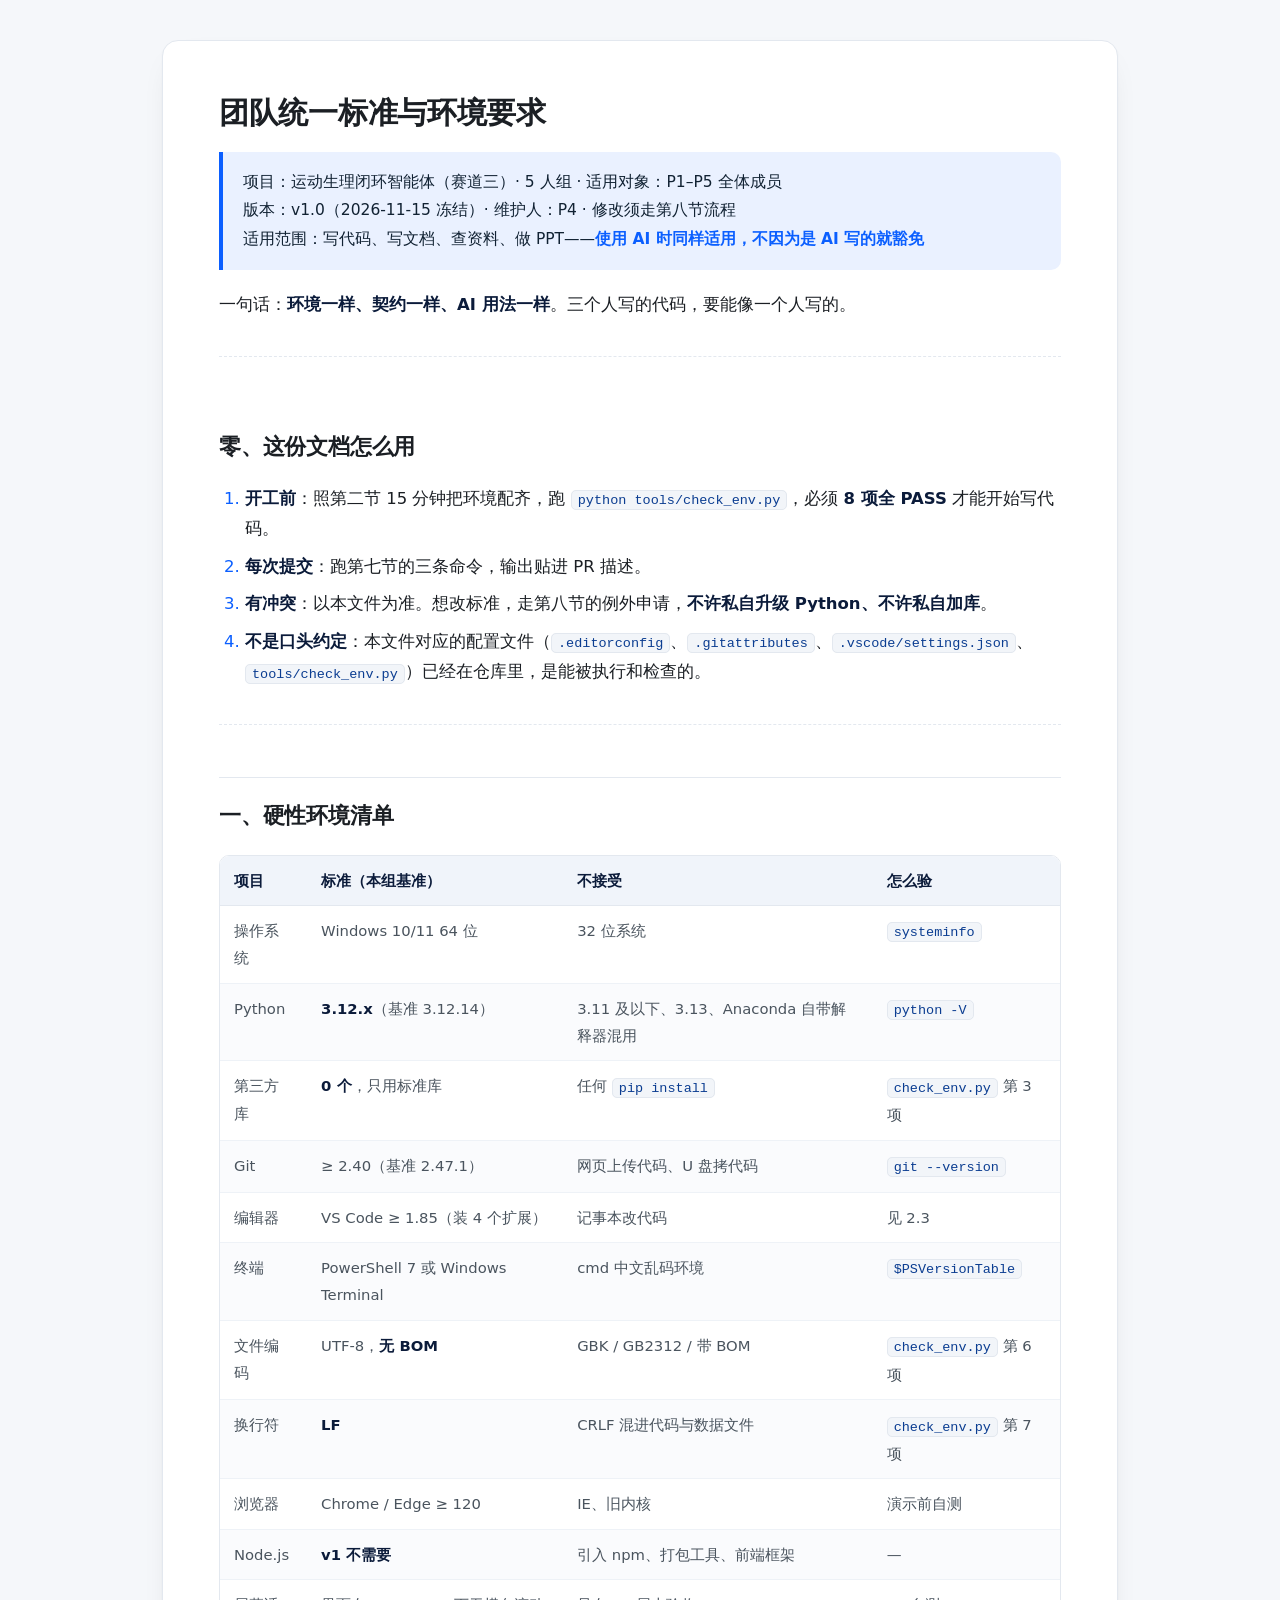
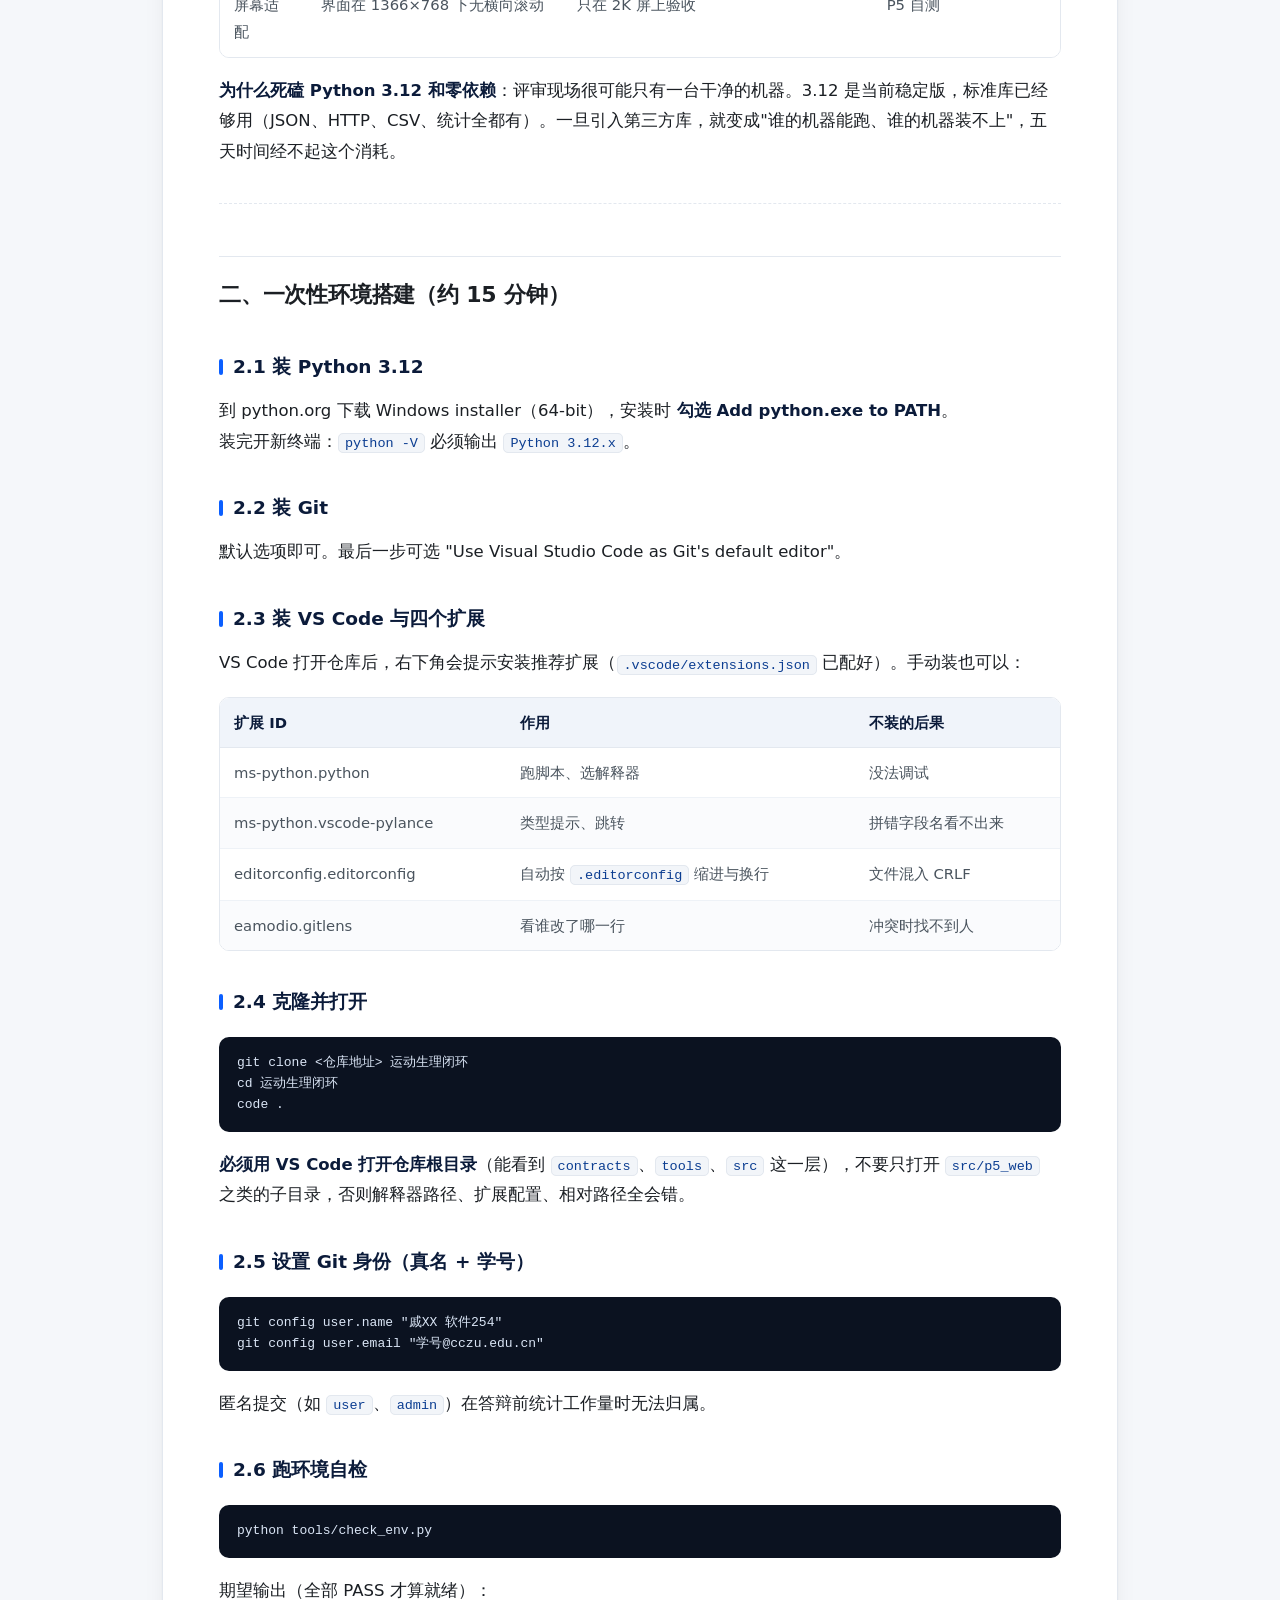
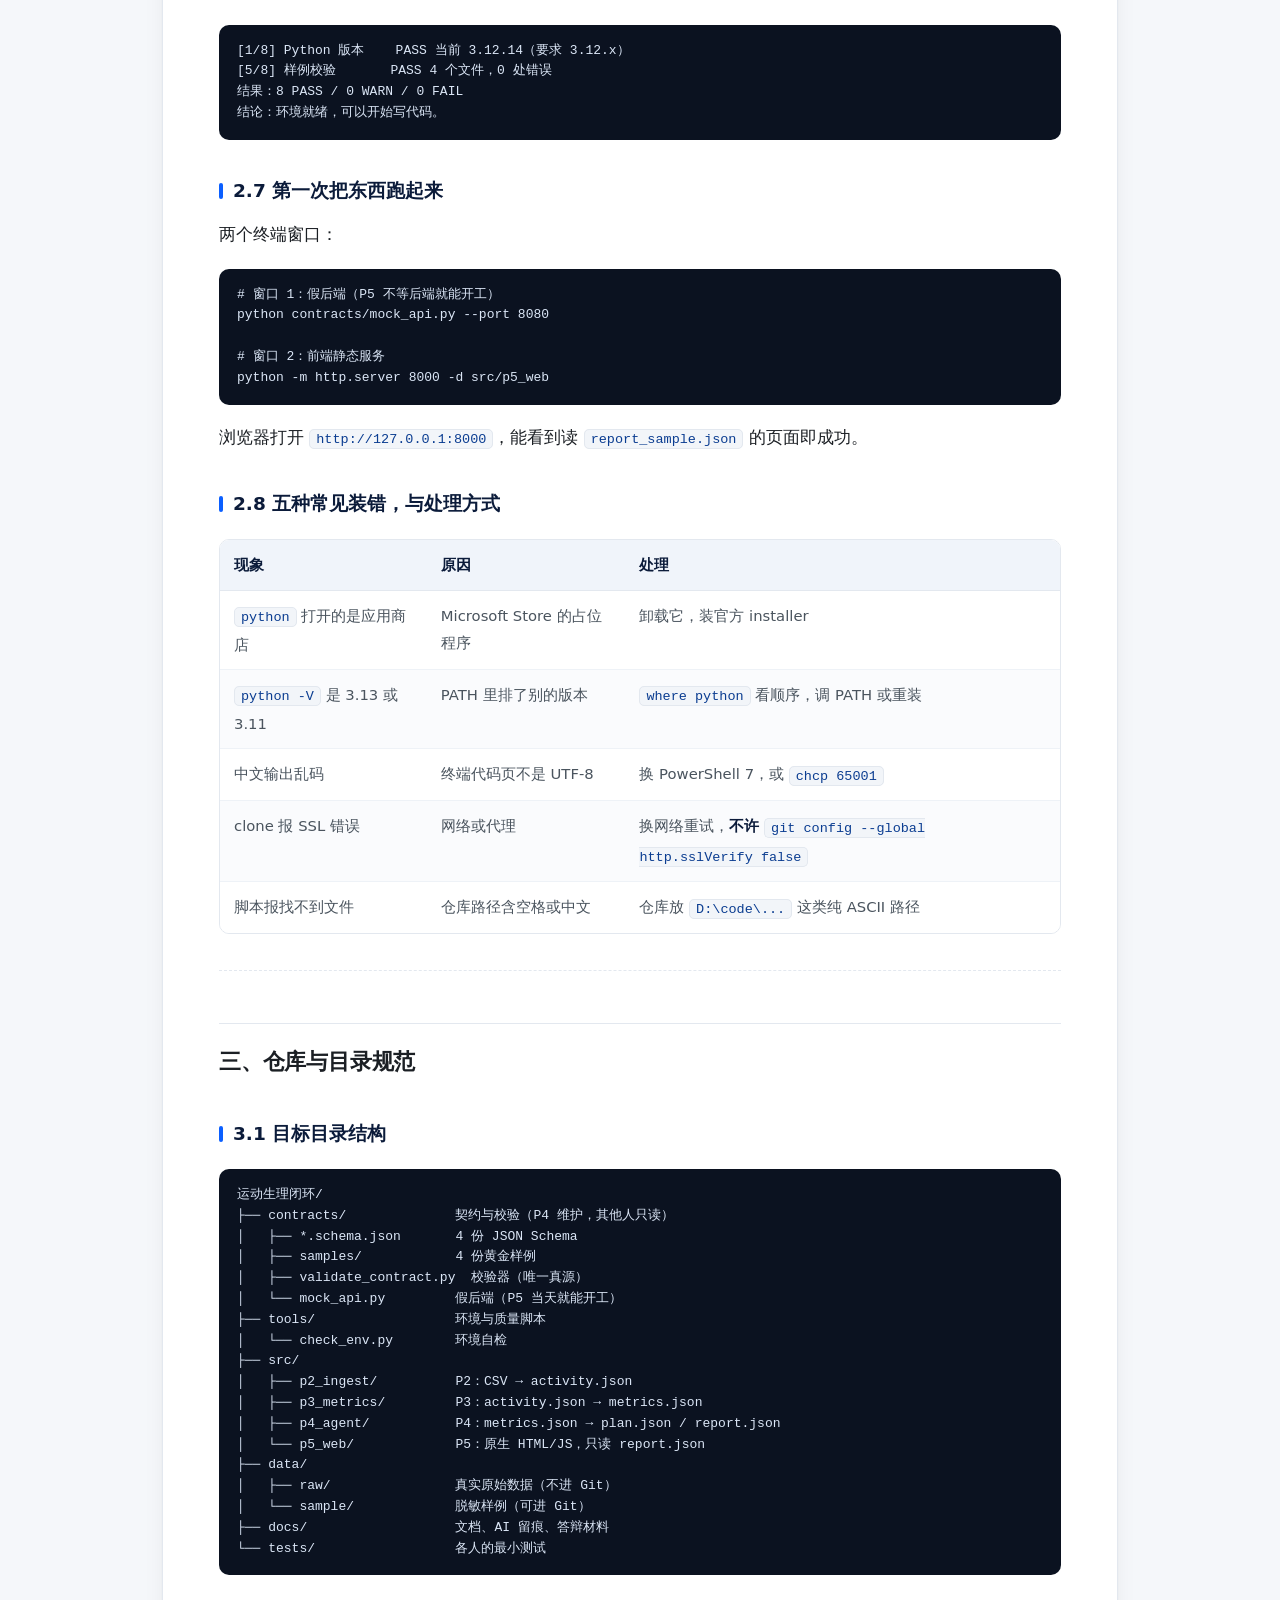
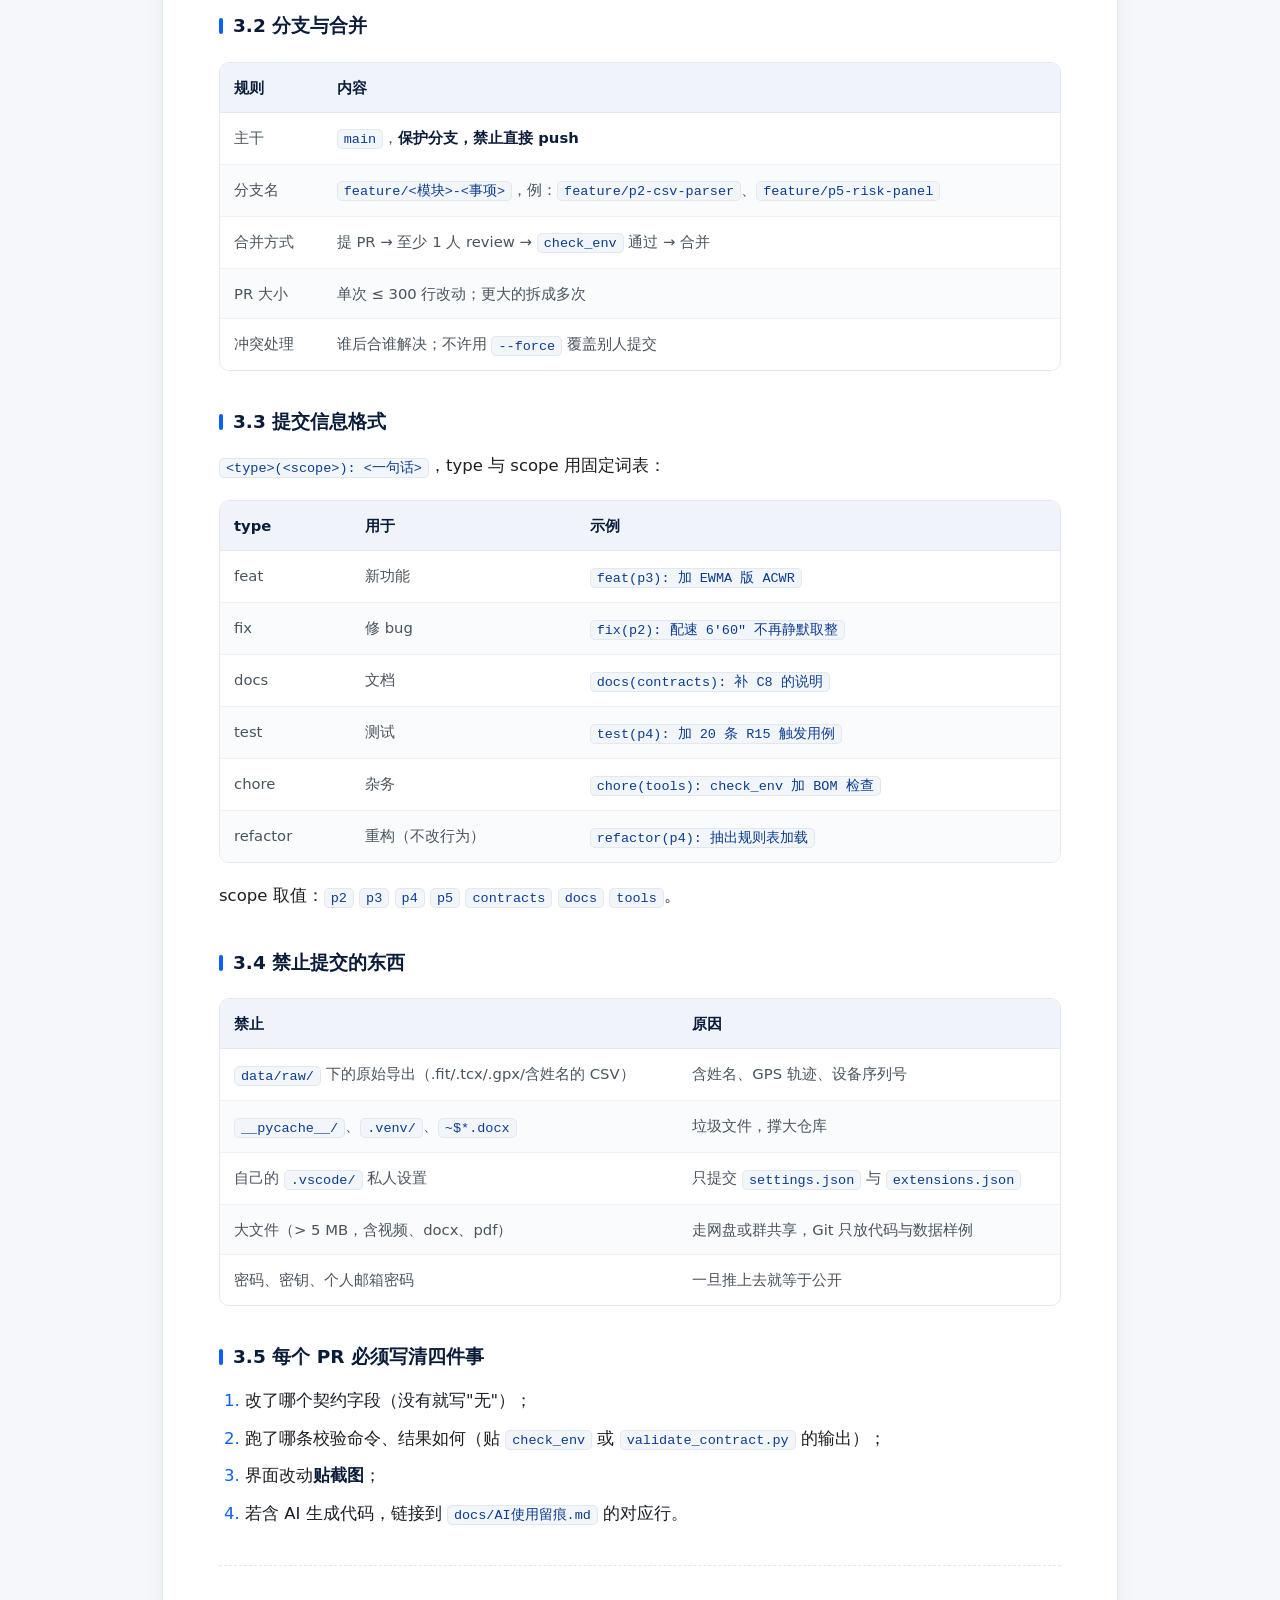
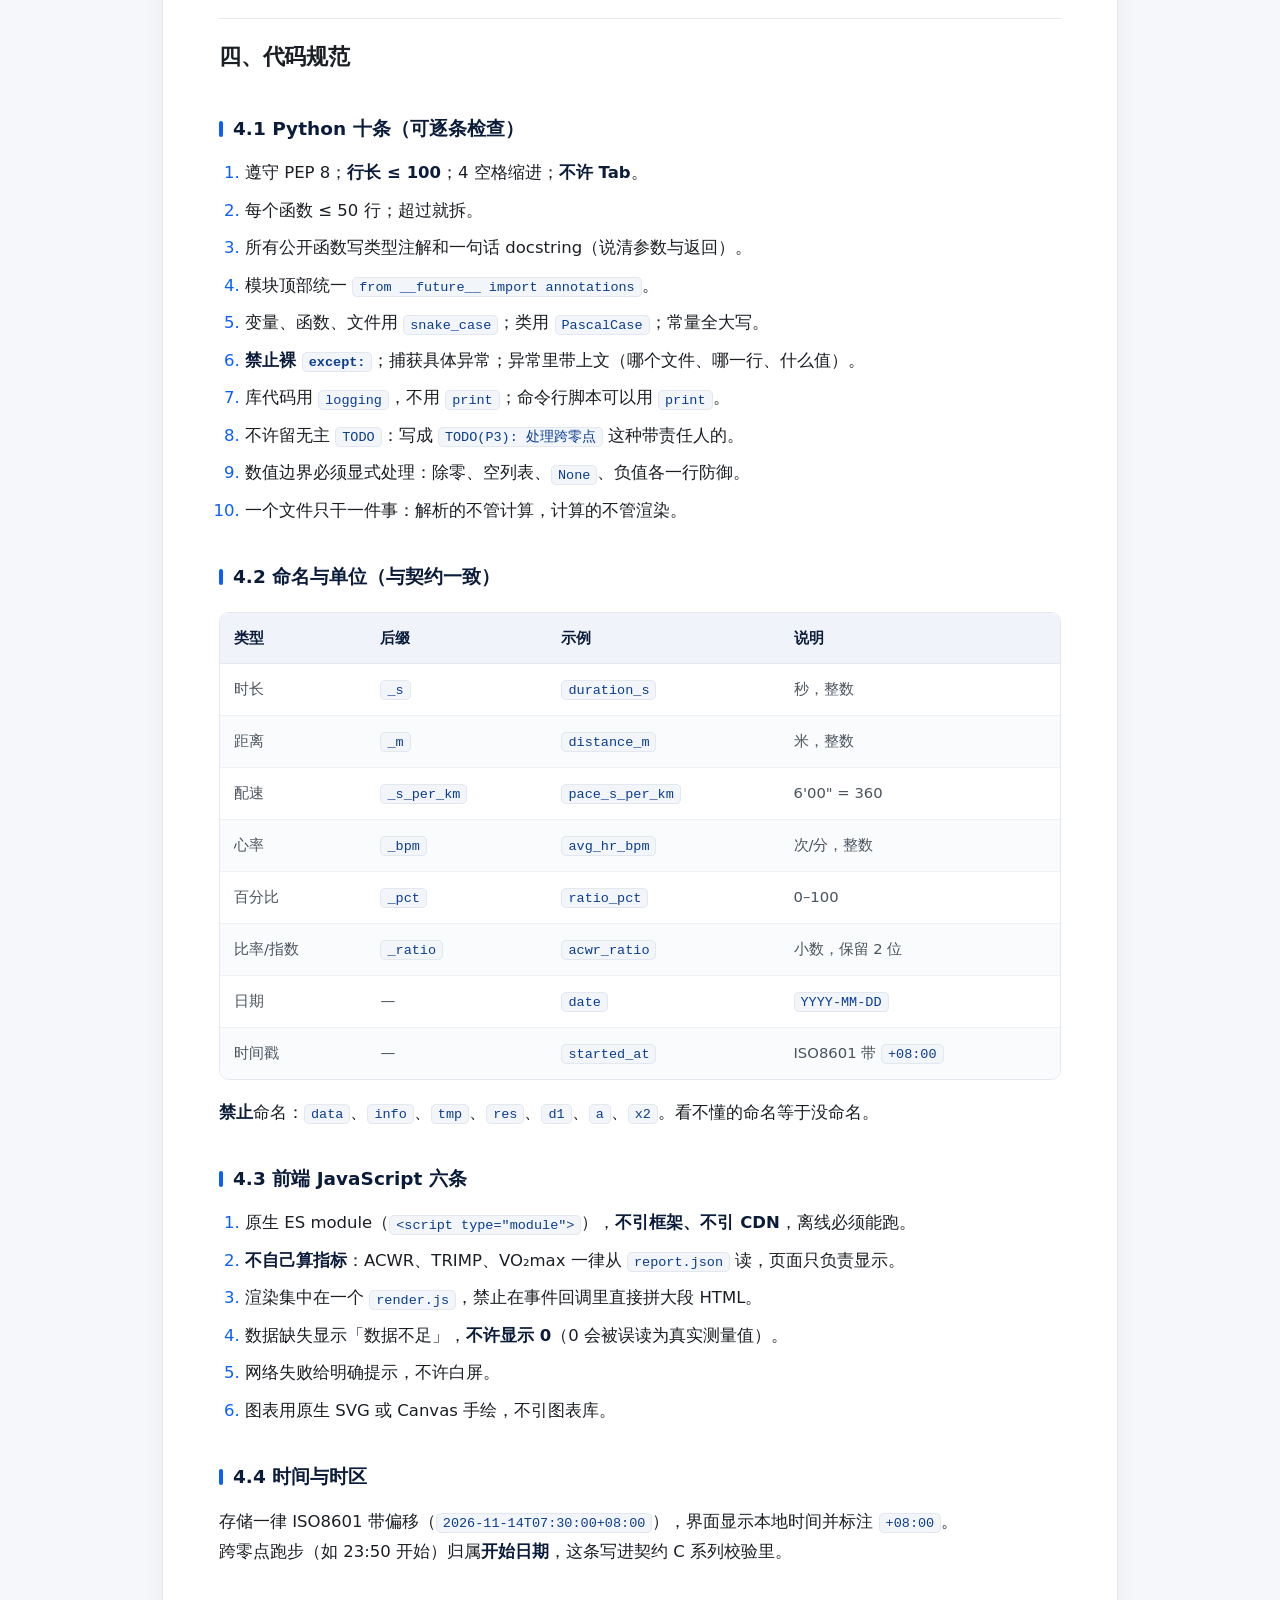
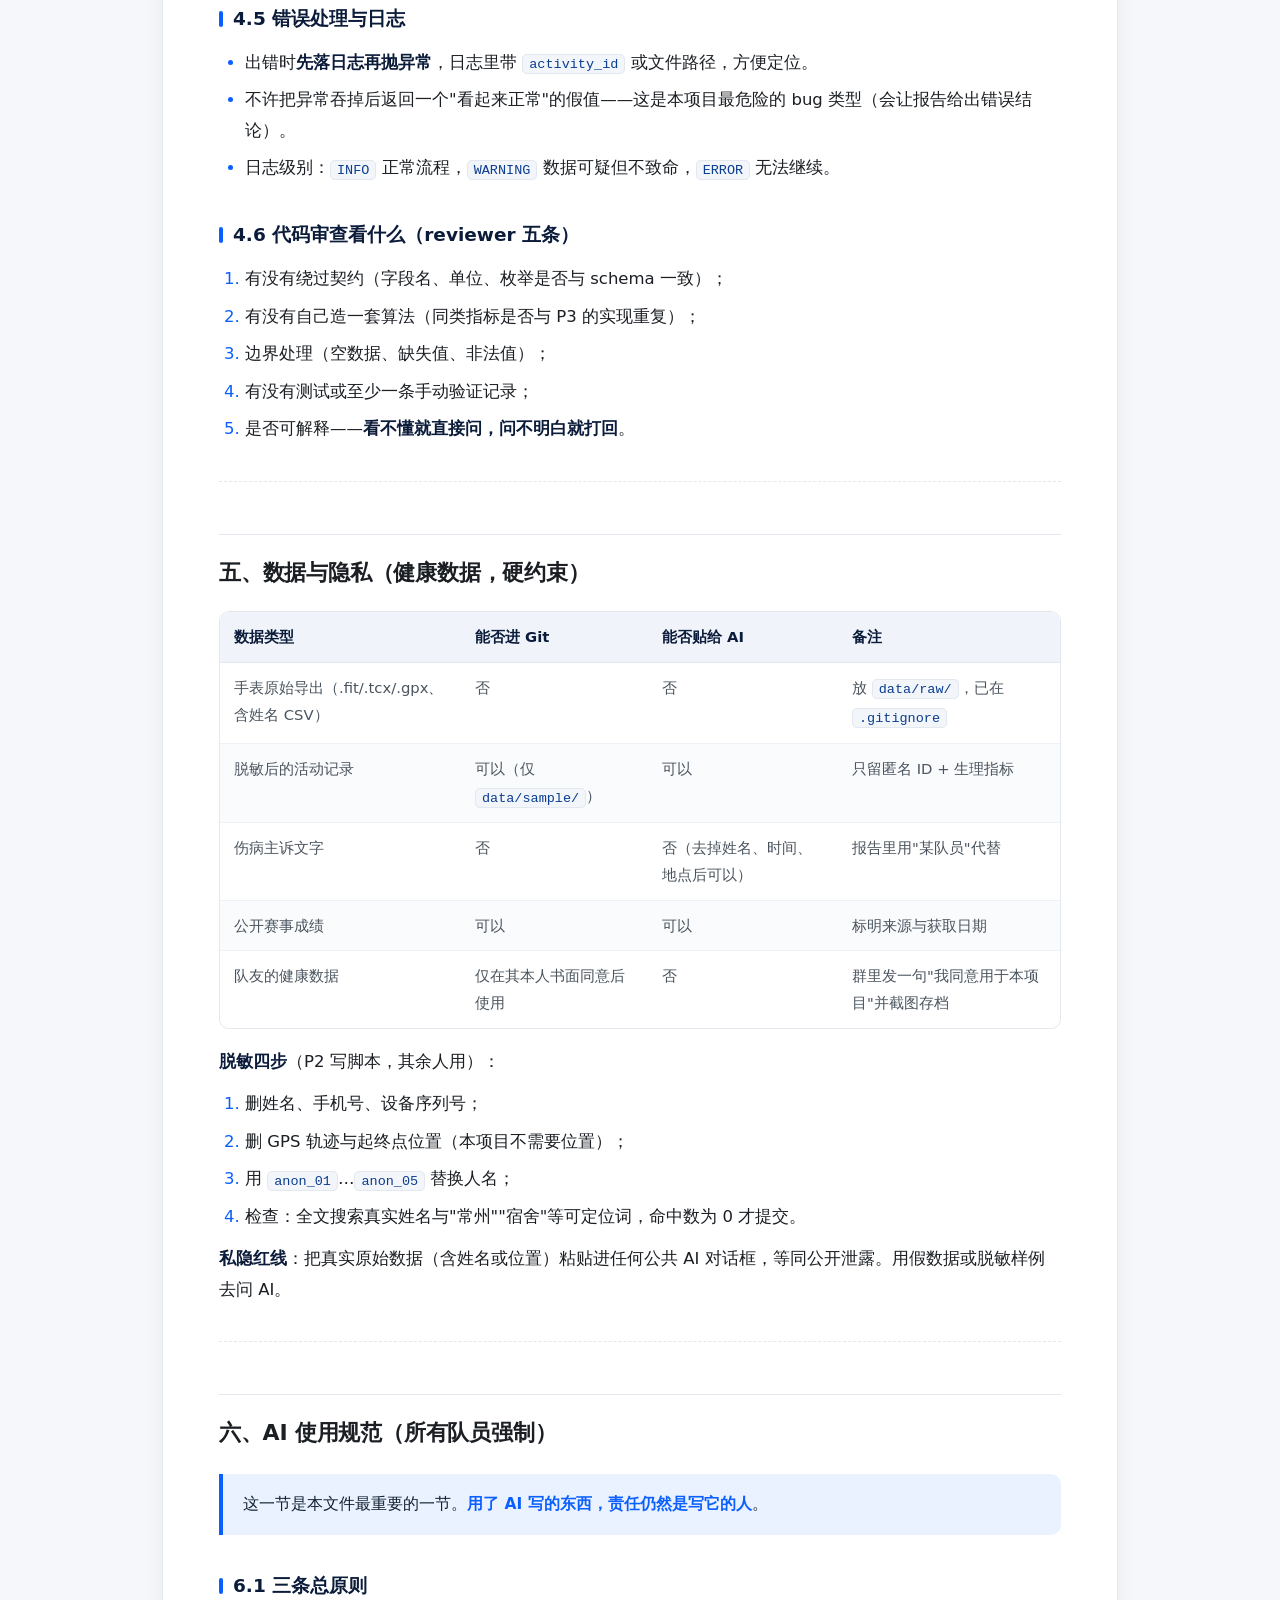
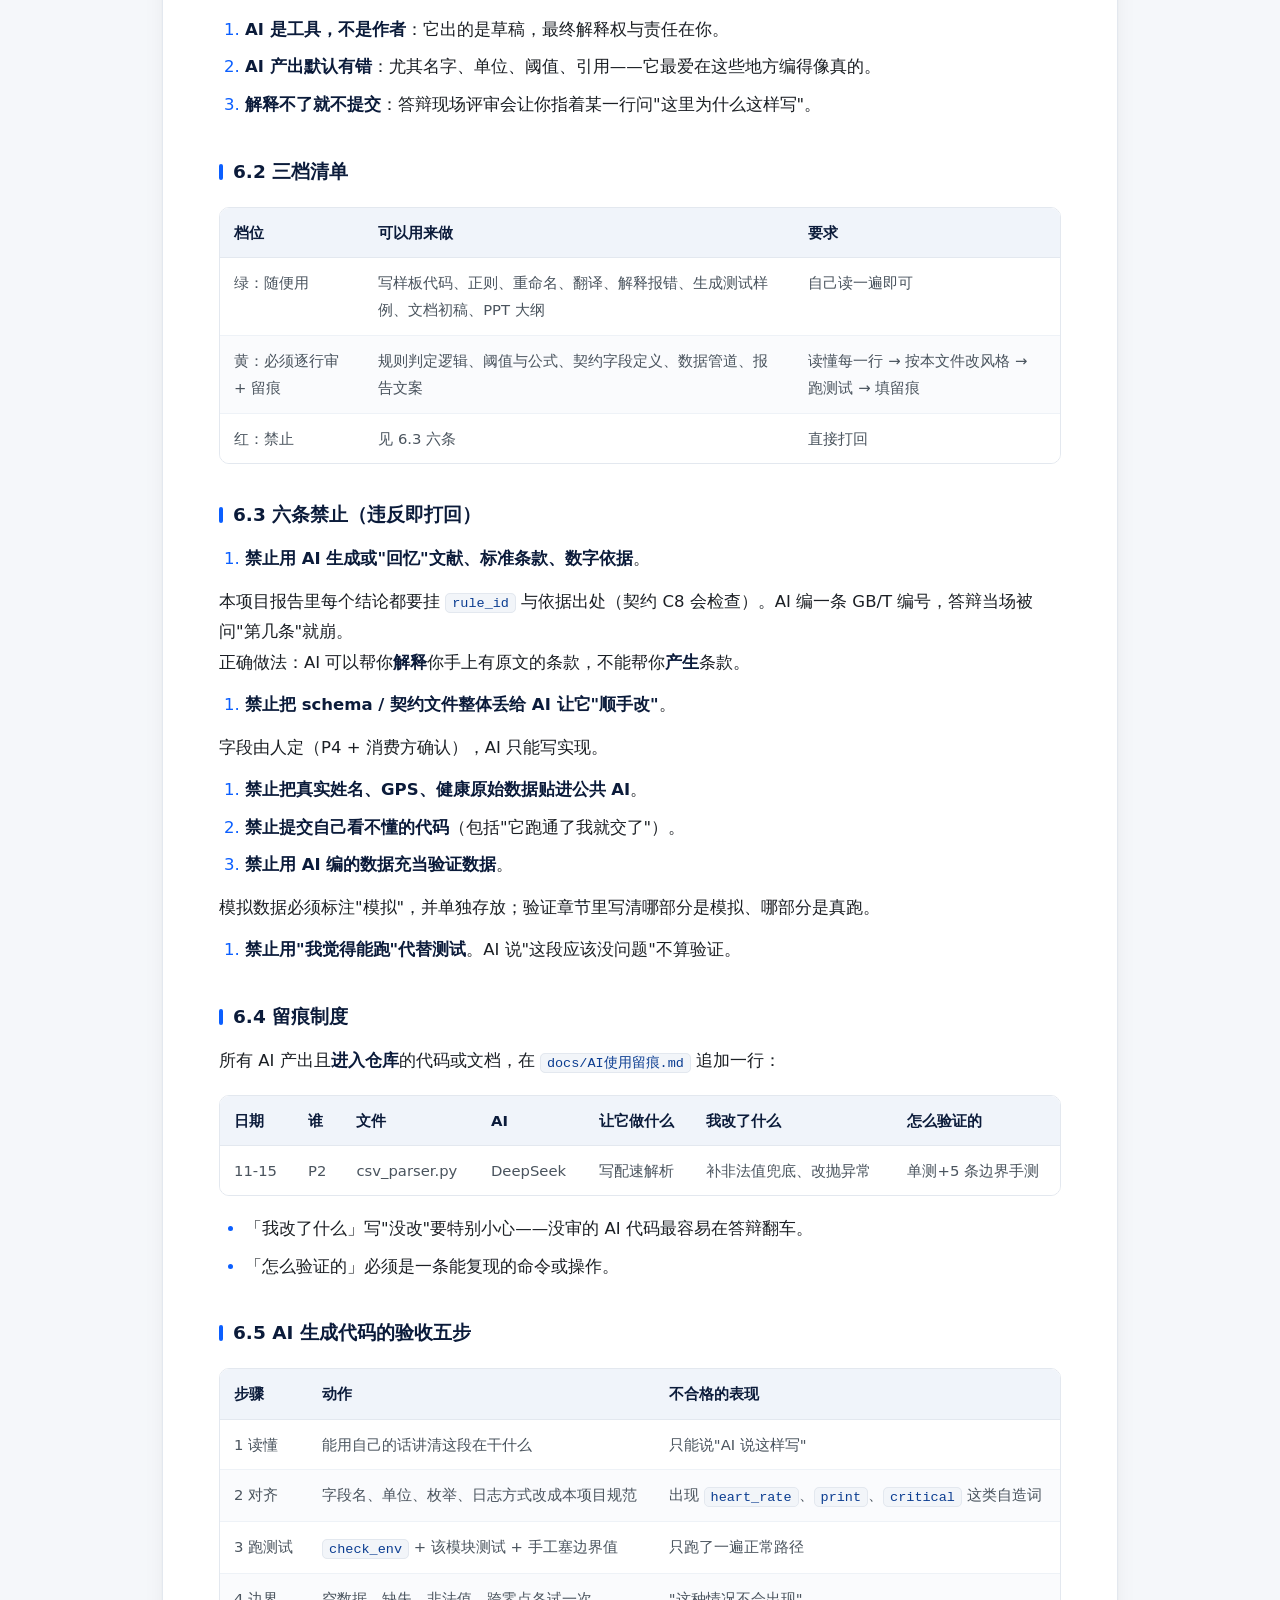
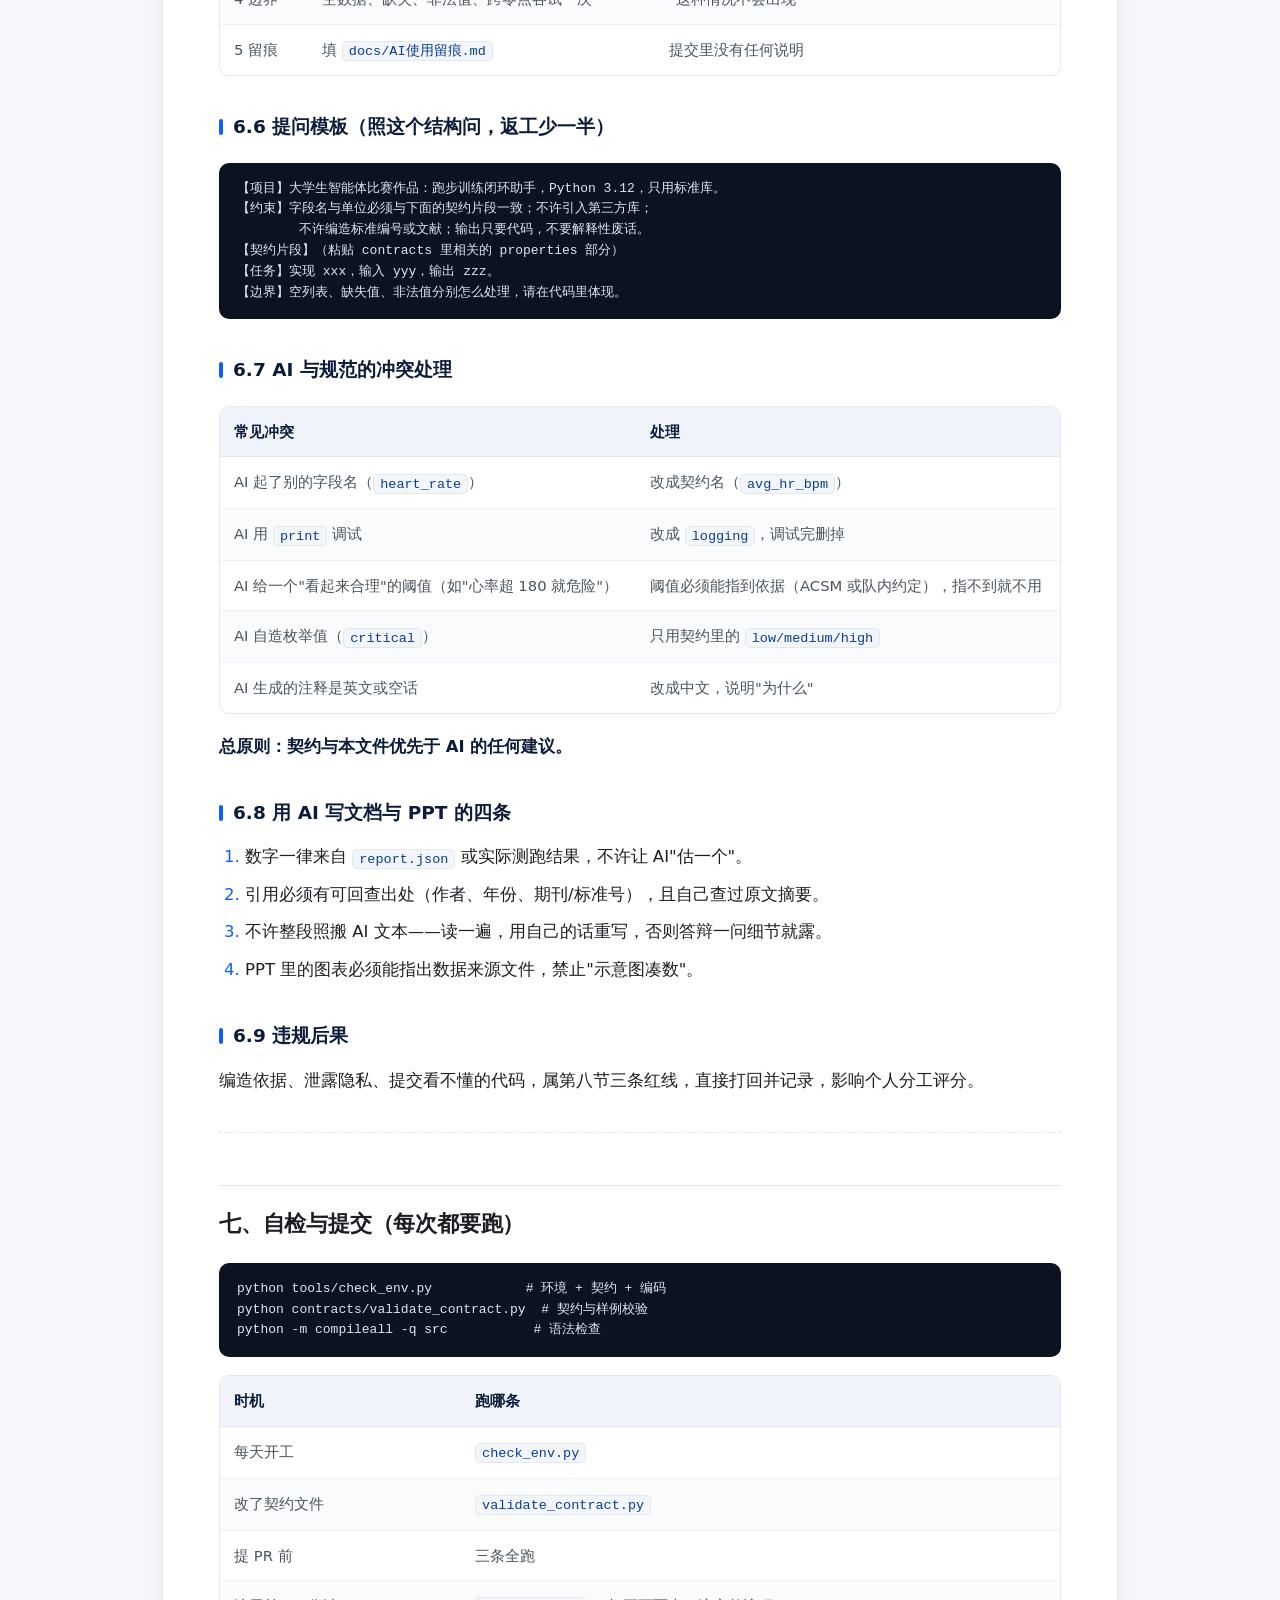
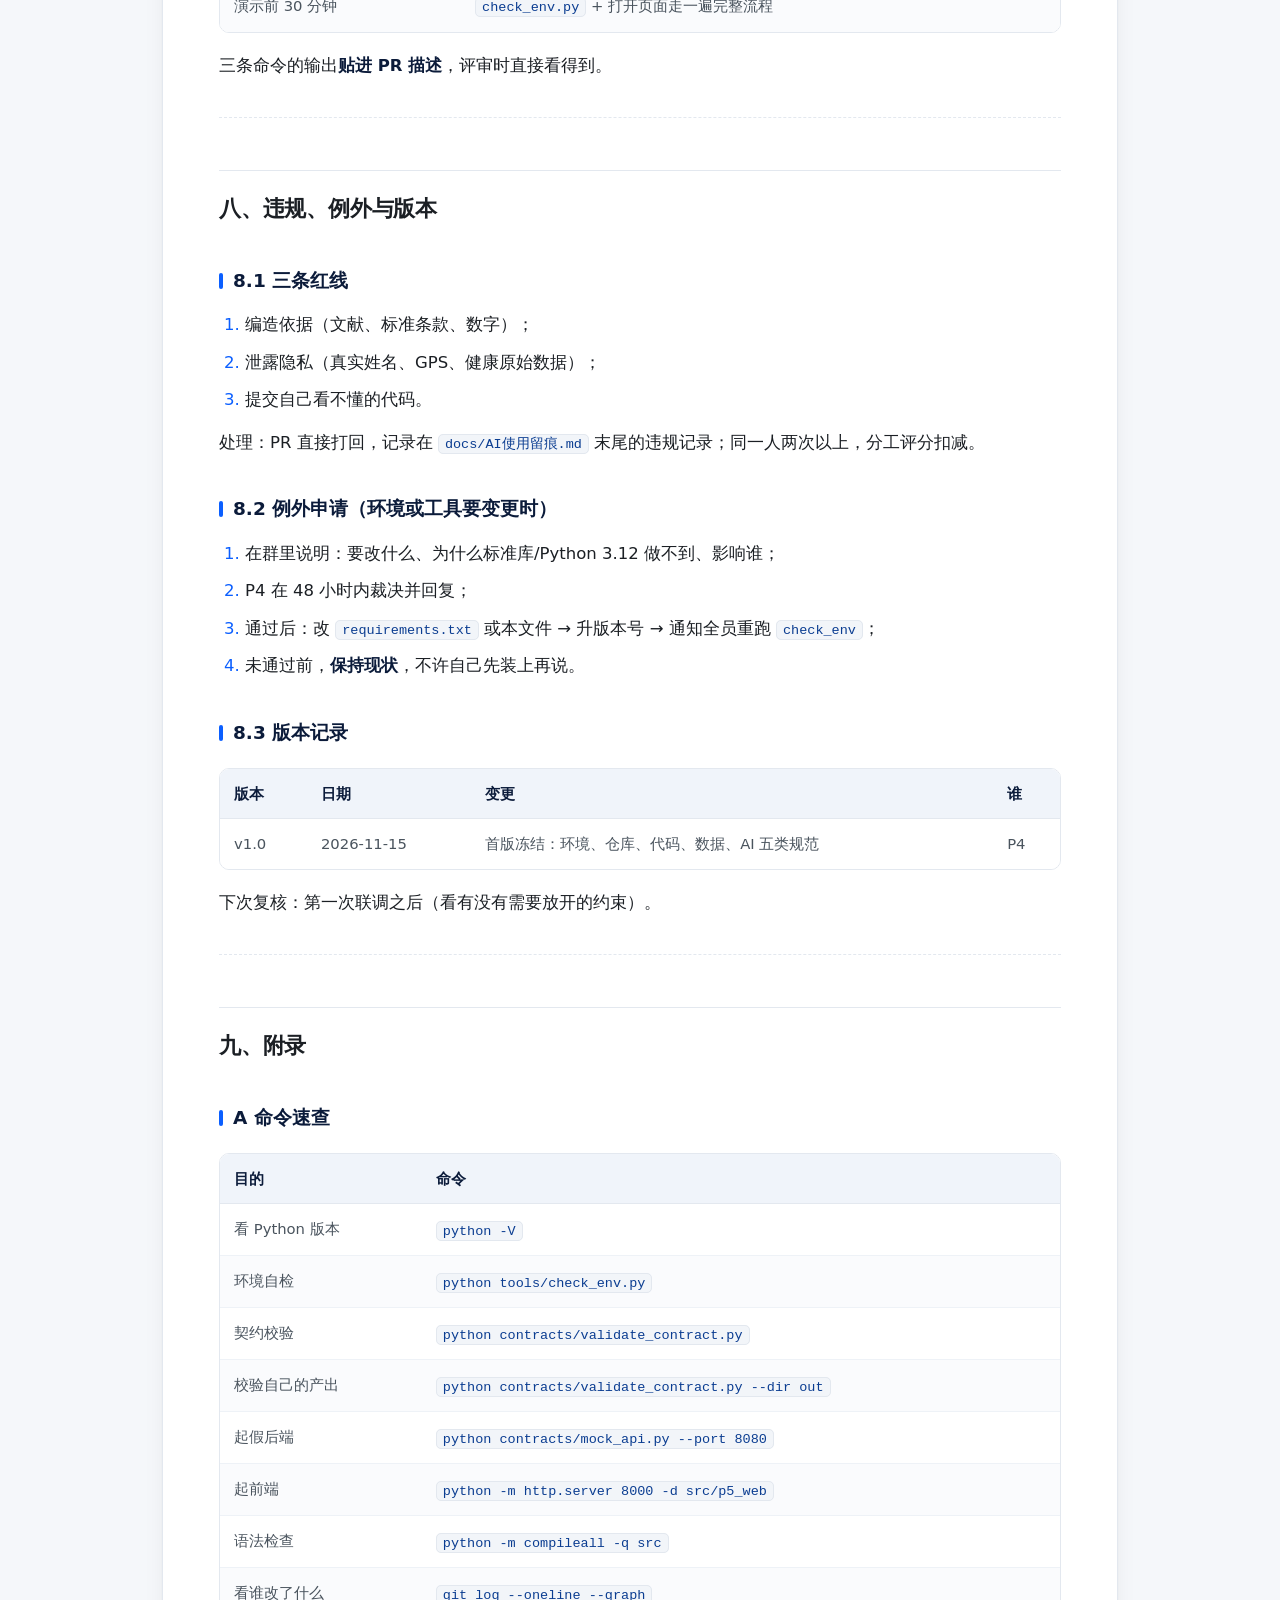
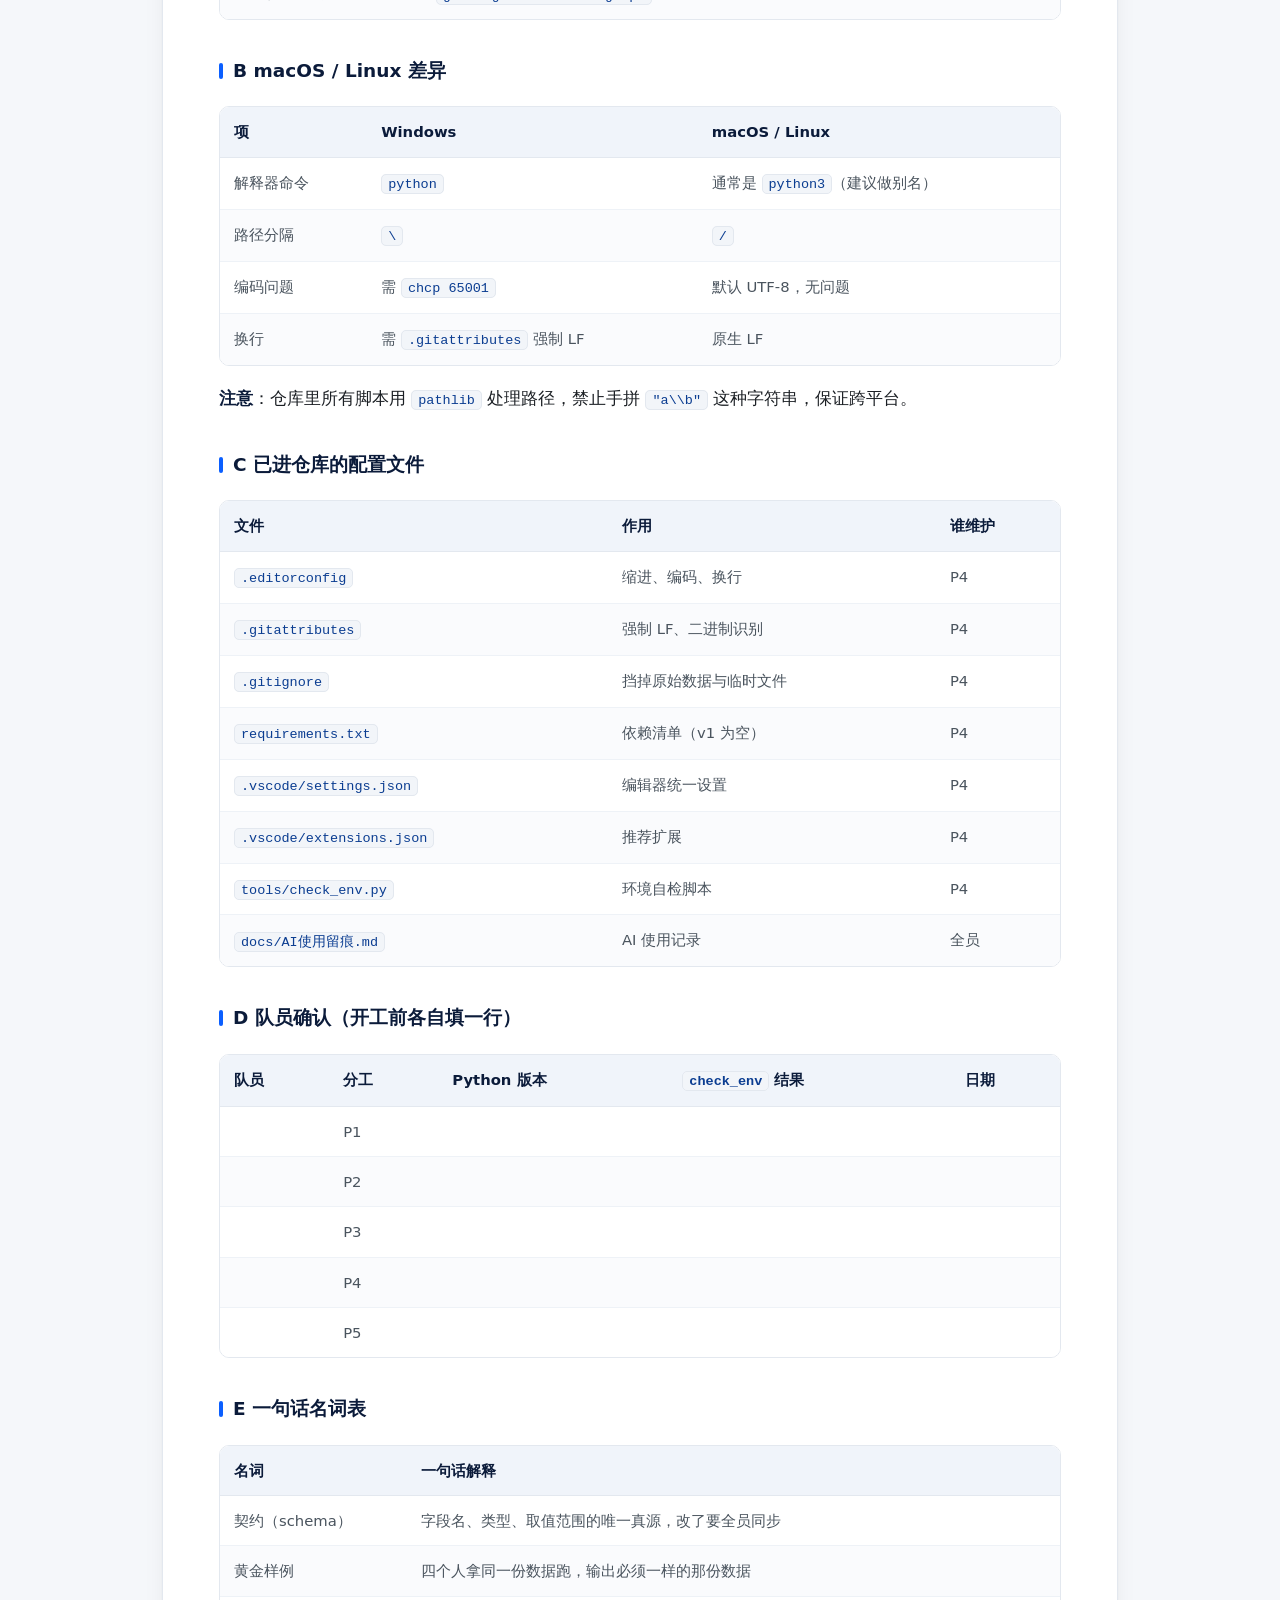
==== 团队统一标准与环境要求.html @ 1664f58c "chore(repo): 初始化仓库——统一标准、契约、文档与工具 - 标准与环境：.editorconfig/.gitattributes/.gitignore/requirements.txt/." ====
<!DOCTYPE html>
<html lang="zh-CN">
<head>
<meta charset="utf-8">
<meta name="viewport" content="width=device-width, initial-scale=1">
<title>团队统一标准与环境要求</title>
<style>
:root{
  --ink:#1b1f24; --ink-soft:#4a545e; --line:#e3e8ef; --bg:#f5f7fa;
  --accent:#0b5fff; --accent-soft:#eaf1ff; --warn:#b45309; --ok:#0a7a45;
}
*{box-sizing:border-box}
body{
  margin:0; background:var(--bg); color:var(--ink);
  font-family:"Microsoft YaHei","PingFang SC","Hiragino Sans GB","Segoe UI",system-ui,sans-serif;
  font-size:16.5px; line-height:1.85; -webkit-font-smoothing:antialiased;
}
.wrap{max-width:1000px;margin:0 auto;padding:40px 22px 90px}
.card{background:#fff;border:1px solid var(--line);border-radius:16px;
  box-shadow:0 1px 2px rgba(16,24,40,.04),0 12px 32px -18px rgba(16,24,40,.18);
  padding:52px 56px 60px}
h1{font-size:30px;line-height:1.35;margin:0 0 6px;letter-spacing:-.3px}
h1+blockquote{margin-top:18px}
h2{font-size:22px;margin:52px 0 16px;padding-top:18px;border-top:1px solid var(--line);letter-spacing:-.2px}
h2:first-of-type{border-top:0}
h3{font-size:18.5px;margin:34px 0 12px;color:#0b1b3a}
h3::before{content:"";display:inline-block;width:4px;height:16px;background:var(--accent);
  border-radius:2px;margin-right:10px;vertical-align:-2px}
p{margin:12px 0}
strong{color:#0b1b3a}
a{color:var(--accent);text-decoration:none;border-bottom:1px solid #bcd0ff}
ul,ol{margin:12px 0;padding-left:26px}
li{margin:7px 0}
li::marker{color:var(--accent)}
hr{border:0;border-top:1px dashed var(--line);margin:36px 0}
blockquote{margin:20px 0;padding:16px 20px;background:var(--accent-soft);
  border-left:4px solid var(--accent);border-radius:0 10px 10px 0;color:#123;font-size:15.5px}
blockquote strong{color:var(--accent)}
code{background:#f2f5f9;border:1px solid var(--line);border-radius:5px;
  padding:1.5px 6px;font-family:"Cascadia Mono",Consolas,monospace;font-size:13.5px;color:#0b3d91}
pre.code{overflow-x:auto;margin:18px 0;padding:16px 18px;background:#0b1220;color:#dbe6f6;
  border-radius:10px;font-family:"Cascadia Mono",Consolas,"Courier New",monospace;
  font-size:13px;line-height:1.6;white-space:pre}
pre.code code{background:none;border:0;padding:0;color:inherit;font-size:inherit}
.table-wrap{overflow-x:auto;margin:18px 0;border:1px solid var(--line);border-radius:10px}
table{border-collapse:collapse;width:100%;font-size:14.8px;background:#fff}
thead th{background:#f0f4fa;text-align:left;font-weight:700;color:#0b1b3a;
  padding:11px 14px;border-bottom:1px solid var(--line);white-space:nowrap}
tbody td{padding:11px 14px;border-bottom:1px solid #eef2f7;vertical-align:top;color:var(--ink-soft)}
tbody tr:last-child td{border-bottom:0}
tbody tr:nth-child(even){background:#fafbfd}
tbody tr:hover{background:#f3f7ff}
@media (max-width:720px){
  .card{padding:28px 20px 36px;border-radius:12px}
  .wrap{padding:16px 10px 60px}
  h1{font-size:24px} h2{font-size:19px} body{font-size:15.5px}
}
</style>
</head>
<body>
<div class="wrap"><article class="card">
<h1 id="团队统一标准与环境要求">团队统一标准与环境要求</h1>
<blockquote>项目：运动生理闭环智能体（赛道三）· 5 人组 · 适用对象：P1–P5 全体成员<br>版本：v1.0（2026-11-15 冻结）· 维护人：P4 · 修改须走第八节流程<br>适用范围：写代码、写文档、查资料、做 PPT——<strong>使用 AI 时同样适用，不因为是 AI 写的就豁免</strong></blockquote>
<p>一句话：<strong>环境一样、契约一样、AI 用法一样</strong>。三个人写的代码，要能像一个人写的。</p>
<hr>
<h2 id="零-这份文档怎么用">零、这份文档怎么用</h2>
<ol>
<li><strong>开工前</strong>：照第二节 15 分钟把环境配齐，跑 <code>python tools/check_env.py</code>，必须 <strong>8 项全 PASS</strong> 才能开始写代码。</li>
<li><strong>每次提交</strong>：跑第七节的三条命令，输出贴进 PR 描述。</li>
<li><strong>有冲突</strong>：以本文件为准。想改标准，走第八节的例外申请，<strong>不许私自升级 Python、不许私自加库</strong>。</li>
<li><strong>不是口头约定</strong>：本文件对应的配置文件（<code>.editorconfig</code>、<code>.gitattributes</code>、<code>.vscode/settings.json</code>、<code>tools/check_env.py</code>）已经在仓库里，是能被执行和检查的。</li>
</ol>
<hr>
<h2 id="一-硬性环境清单">一、硬性环境清单</h2>
<div class="table-wrap"><table>
<thead><tr><th>项目</th><th>标准（本组基准）</th><th>不接受</th><th>怎么验</th></tr></thead>
<tbody>
<tr><td>操作系统</td><td>Windows 10/11 64 位</td><td>32 位系统</td><td><code>systeminfo</code></td></tr>
<tr><td>Python</td><td><strong>3.12.x</strong>（基准 3.12.14）</td><td>3.11 及以下、3.13、Anaconda 自带解释器混用</td><td><code>python -V</code></td></tr>
<tr><td>第三方库</td><td><strong>0 个</strong>，只用标准库</td><td>任何 <code>pip install</code></td><td><code>check_env.py</code> 第 3 项</td></tr>
<tr><td>Git</td><td>≥ 2.40（基准 2.47.1）</td><td>网页上传代码、U 盘拷代码</td><td><code>git --version</code></td></tr>
<tr><td>编辑器</td><td>VS Code ≥ 1.85（装 4 个扩展）</td><td>记事本改代码</td><td>见 2.3</td></tr>
<tr><td>终端</td><td>PowerShell 7 或 Windows Terminal</td><td>cmd 中文乱码环境</td><td><code>$PSVersionTable</code></td></tr>
<tr><td>文件编码</td><td>UTF-8，<strong>无 BOM</strong></td><td>GBK / GB2312 / 带 BOM</td><td><code>check_env.py</code> 第 6 项</td></tr>
<tr><td>换行符</td><td><strong>LF</strong></td><td>CRLF 混进代码与数据文件</td><td><code>check_env.py</code> 第 7 项</td></tr>
<tr><td>浏览器</td><td>Chrome / Edge ≥ 120</td><td>IE、旧内核</td><td>演示前自测</td></tr>
<tr><td>Node.js</td><td><strong>v1 不需要</strong></td><td>引入 npm、打包工具、前端框架</td><td>—</td></tr>
<tr><td>屏幕适配</td><td>界面在 1366×768 下无横向滚动</td><td>只在 2K 屏上验收</td><td>P5 自测</td></tr>
</tbody></table></div>
<p><strong>为什么死磕 Python 3.12 和零依赖</strong>：评审现场很可能只有一台干净的机器。3.12 是当前稳定版，标准库已经够用（JSON、HTTP、CSV、统计全都有）。一旦引入第三方库，就变成"谁的机器能跑、谁的机器装不上"，五天时间经不起这个消耗。</p>
<hr>
<h2 id="二-一次性环境搭建-约-15-分钟">二、一次性环境搭建（约 15 分钟）</h2>
<h3 id="2-1-装-Python-3-12">2.1 装 Python 3.12</h3>
<p>到 python.org 下载 Windows installer（64-bit），安装时 <strong>勾选 Add python.exe to PATH</strong>。<br>装完开新终端：<code>python -V</code> 必须输出 <code>Python 3.12.x</code>。</p>
<h3 id="2-2-装-Git">2.2 装 Git</h3>
<p>默认选项即可。最后一步可选 "Use Visual Studio Code as Git's default editor"。</p>
<h3 id="2-3-装-VS-Code-与四个扩展">2.3 装 VS Code 与四个扩展</h3>
<p>VS Code 打开仓库后，右下角会提示安装推荐扩展（<code>.vscode/extensions.json</code> 已配好）。手动装也可以：</p>
<div class="table-wrap"><table>
<thead><tr><th>扩展 ID</th><th>作用</th><th>不装的后果</th></tr></thead>
<tbody>
<tr><td>ms-python.python</td><td>跑脚本、选解释器</td><td>没法调试</td></tr>
<tr><td>ms-python.vscode-pylance</td><td>类型提示、跳转</td><td>拼错字段名看不出来</td></tr>
<tr><td>editorconfig.editorconfig</td><td>自动按 <code>.editorconfig</code> 缩进与换行</td><td>文件混入 CRLF</td></tr>
<tr><td>eamodio.gitlens</td><td>看谁改了哪一行</td><td>冲突时找不到人</td></tr>
</tbody></table></div>
<h3 id="2-4-克隆并打开">2.4 克隆并打开</h3>
<pre class="code"><code>git clone &lt;仓库地址&gt; 运动生理闭环
cd 运动生理闭环
code .</code></pre>
<p><strong>必须用 VS Code 打开仓库根目录</strong>（能看到 <code>contracts</code>、<code>tools</code>、<code>src</code> 这一层），不要只打开 <code>src/p5_web</code> 之类的子目录，否则解释器路径、扩展配置、相对路径全会错。</p>
<h3 id="2-5-设置-Git-身份-真名-学号">2.5 设置 Git 身份（真名 + 学号）</h3>
<pre class="code"><code>git config user.name "戚XX 软件254"
git config user.email "学号@cczu.edu.cn"</code></pre>
<p>匿名提交（如 <code>user</code>、<code>admin</code>）在答辩前统计工作量时无法归属。</p>
<h3 id="2-6-跑环境自检">2.6 跑环境自检</h3>
<pre class="code"><code>python tools/check_env.py</code></pre>
<p>期望输出（全部 PASS 才算就绪）：</p>
<pre class="code"><code>[1/8] Python 版本    PASS 当前 3.12.14（要求 3.12.x）
[5/8] 样例校验       PASS 4 个文件，0 处错误
结果：8 PASS / 0 WARN / 0 FAIL
结论：环境就绪，可以开始写代码。</code></pre>
<h3 id="2-7-第一次把东西跑起来">2.7 第一次把东西跑起来</h3>
<p>两个终端窗口：</p>
<pre class="code"><code># 窗口 1：假后端（P5 不等后端就能开工）
python contracts/mock_api.py --port 8080

# 窗口 2：前端静态服务
python -m http.server 8000 -d src/p5_web</code></pre>
<p>浏览器打开 <code>http://127.0.0.1:8000</code>，能看到读 <code>report_sample.json</code> 的页面即成功。</p>
<h3 id="2-8-五种常见装错-与处理方式">2.8 五种常见装错，与处理方式</h3>
<div class="table-wrap"><table>
<thead><tr><th>现象</th><th>原因</th><th>处理</th></tr></thead>
<tbody>
<tr><td><code>python</code> 打开的是应用商店</td><td>Microsoft Store 的占位程序</td><td>卸载它，装官方 installer</td></tr>
<tr><td><code>python -V</code> 是 3.13 或 3.11</td><td>PATH 里排了别的版本</td><td><code>where python</code> 看顺序，调 PATH 或重装</td></tr>
<tr><td>中文输出乱码</td><td>终端代码页不是 UTF-8</td><td>换 PowerShell 7，或 <code>chcp 65001</code></td></tr>
<tr><td>clone 报 SSL 错误</td><td>网络或代理</td><td>换网络重试，<strong>不许</strong> <code>git config --global http.sslVerify false</code></td></tr>
<tr><td>脚本报找不到文件</td><td>仓库路径含空格或中文</td><td>仓库放 <code>D:\code\...</code> 这类纯 ASCII 路径</td></tr>
</tbody></table></div>
<hr>
<h2 id="三-仓库与目录规范">三、仓库与目录规范</h2>
<h3 id="3-1-目标目录结构">3.1 目标目录结构</h3>
<pre class="code"><code>运动生理闭环/
├── contracts/              契约与校验（P4 维护，其他人只读）
│   ├── *.schema.json       4 份 JSON Schema
│   ├── samples/            4 份黄金样例
│   ├── validate_contract.py  校验器（唯一真源）
│   └── mock_api.py         假后端（P5 当天就能开工）
├── tools/                  环境与质量脚本
│   └── check_env.py        环境自检
├── src/
│   ├── p2_ingest/          P2：CSV → activity.json
│   ├── p3_metrics/         P3：activity.json → metrics.json
│   ├── p4_agent/           P4：metrics.json → plan.json / report.json
│   └── p5_web/             P5：原生 HTML/JS，只读 report.json
├── data/
│   ├── raw/                真实原始数据（不进 Git）
│   └── sample/             脱敏样例（可进 Git）
├── docs/                   文档、AI 留痕、答辩材料
└── tests/                  各人的最小测试</code></pre>
<h3 id="3-2-分支与合并">3.2 分支与合并</h3>
<div class="table-wrap"><table>
<thead><tr><th>规则</th><th>内容</th></tr></thead>
<tbody>
<tr><td>主干</td><td><code>main</code>，<strong>保护分支，禁止直接 push</strong></td></tr>
<tr><td>分支名</td><td><code>feature/&lt;模块&gt;-&lt;事项&gt;</code>，例：<code>feature/p2-csv-parser</code>、<code>feature/p5-risk-panel</code></td></tr>
<tr><td>合并方式</td><td>提 PR → 至少 1 人 review → <code>check_env</code> 通过 → 合并</td></tr>
<tr><td>PR 大小</td><td>单次 ≤ 300 行改动；更大的拆成多次</td></tr>
<tr><td>冲突处理</td><td>谁后合谁解决；不许用 <code>--force</code> 覆盖别人提交</td></tr>
</tbody></table></div>
<h3 id="3-3-提交信息格式">3.3 提交信息格式</h3>
<p><code>&lt;type&gt;(&lt;scope&gt;): &lt;一句话&gt;</code>，type 与 scope 用固定词表：</p>
<div class="table-wrap"><table>
<thead><tr><th>type</th><th>用于</th><th>示例</th></tr></thead>
<tbody>
<tr><td>feat</td><td>新功能</td><td><code>feat(p3): 加 EWMA 版 ACWR</code></td></tr>
<tr><td>fix</td><td>修 bug</td><td><code>fix(p2): 配速 6'60" 不再静默取整</code></td></tr>
<tr><td>docs</td><td>文档</td><td><code>docs(contracts): 补 C8 的说明</code></td></tr>
<tr><td>test</td><td>测试</td><td><code>test(p4): 加 20 条 R15 触发用例</code></td></tr>
<tr><td>chore</td><td>杂务</td><td><code>chore(tools): check_env 加 BOM 检查</code></td></tr>
<tr><td>refactor</td><td>重构（不改行为）</td><td><code>refactor(p4): 抽出规则表加载</code></td></tr>
</tbody></table></div>
<p>scope 取值：<code>p2</code> <code>p3</code> <code>p4</code> <code>p5</code> <code>contracts</code> <code>docs</code> <code>tools</code>。</p>
<h3 id="3-4-禁止提交的东西">3.4 禁止提交的东西</h3>
<div class="table-wrap"><table>
<thead><tr><th>禁止</th><th>原因</th></tr></thead>
<tbody>
<tr><td><code>data/raw/</code> 下的原始导出（.fit/.tcx/.gpx/含姓名的 CSV）</td><td>含姓名、GPS 轨迹、设备序列号</td></tr>
<tr><td><code>__pycache__/</code>、<code>.venv/</code>、<code>~$*.docx</code></td><td>垃圾文件，撑大仓库</td></tr>
<tr><td>自己的 <code>.vscode/</code> 私人设置</td><td>只提交 <code>settings.json</code> 与 <code>extensions.json</code></td></tr>
<tr><td>大文件（&gt; 5 MB，含视频、docx、pdf）</td><td>走网盘或群共享，Git 只放代码与数据样例</td></tr>
<tr><td>密码、密钥、个人邮箱密码</td><td>一旦推上去就等于公开</td></tr>
</tbody></table></div>
<h3 id="3-5-每个-PR-必须写清四件事">3.5 每个 PR 必须写清四件事</h3>
<ol>
<li>改了哪个契约字段（没有就写"无"）；</li>
<li>跑了哪条校验命令、结果如何（贴 <code>check_env</code> 或 <code>validate_contract.py</code> 的输出）；</li>
<li>界面改动<strong>贴截图</strong>；</li>
<li>若含 AI 生成代码，链接到 <code>docs/AI使用留痕.md</code> 的对应行。</li>
</ol>
<hr>
<h2 id="四-代码规范">四、代码规范</h2>
<h3 id="4-1-Python-十条-可逐条检查">4.1 Python 十条（可逐条检查）</h3>
<ol>
<li>遵守 PEP 8；<strong>行长 ≤ 100</strong>；4 空格缩进；<strong>不许 Tab</strong>。</li>
<li>每个函数 ≤ 50 行；超过就拆。</li>
<li>所有公开函数写类型注解和一句话 docstring（说清参数与返回）。</li>
<li>模块顶部统一 <code>from __future__ import annotations</code>。</li>
<li>变量、函数、文件用 <code>snake_case</code>；类用 <code>PascalCase</code>；常量全大写。</li>
<li><strong>禁止裸 <code>except:</code></strong>；捕获具体异常；异常里带上文（哪个文件、哪一行、什么值）。</li>
<li>库代码用 <code>logging</code>，不用 <code>print</code>；命令行脚本可以用 <code>print</code>。</li>
<li>不许留无主 <code>TODO</code>：写成 <code>TODO(P3): 处理跨零点</code> 这种带责任人的。</li>
<li>数值边界必须显式处理：除零、空列表、<code>None</code>、负值各一行防御。</li>
<li>一个文件只干一件事：解析的不管计算，计算的不管渲染。</li>
</ol>
<h3 id="4-2-命名与单位-与契约一致">4.2 命名与单位（与契约一致）</h3>
<div class="table-wrap"><table>
<thead><tr><th>类型</th><th>后缀</th><th>示例</th><th>说明</th></tr></thead>
<tbody>
<tr><td>时长</td><td><code>_s</code></td><td><code>duration_s</code></td><td>秒，整数</td></tr>
<tr><td>距离</td><td><code>_m</code></td><td><code>distance_m</code></td><td>米，整数</td></tr>
<tr><td>配速</td><td><code>_s_per_km</code></td><td><code>pace_s_per_km</code></td><td>6'00" = 360</td></tr>
<tr><td>心率</td><td><code>_bpm</code></td><td><code>avg_hr_bpm</code></td><td>次/分，整数</td></tr>
<tr><td>百分比</td><td><code>_pct</code></td><td><code>ratio_pct</code></td><td>0–100</td></tr>
<tr><td>比率/指数</td><td><code>_ratio</code></td><td><code>acwr_ratio</code></td><td>小数，保留 2 位</td></tr>
<tr><td>日期</td><td>—</td><td><code>date</code></td><td><code>YYYY-MM-DD</code></td></tr>
<tr><td>时间戳</td><td>—</td><td><code>started_at</code></td><td>ISO8601 带 <code>+08:00</code></td></tr>
</tbody></table></div>
<p><strong>禁止</strong>命名：<code>data</code>、<code>info</code>、<code>tmp</code>、<code>res</code>、<code>d1</code>、<code>a</code>、<code>x2</code>。看不懂的命名等于没命名。</p>
<h3 id="4-3-前端-JavaScript-六条">4.3 前端 JavaScript 六条</h3>
<ol>
<li>原生 ES module（<code>&lt;script type="module"&gt;</code>），<strong>不引框架、不引 CDN</strong>，离线必须能跑。</li>
<li><strong>不自己算指标</strong>：ACWR、TRIMP、VO₂max 一律从 <code>report.json</code> 读，页面只负责显示。</li>
<li>渲染集中在一个 <code>render.js</code>，禁止在事件回调里直接拼大段 HTML。</li>
<li>数据缺失显示「数据不足」，<strong>不许显示 0</strong>（0 会被误读为真实测量值）。</li>
<li>网络失败给明确提示，不许白屏。</li>
<li>图表用原生 SVG 或 Canvas 手绘，不引图表库。</li>
</ol>
<h3 id="4-4-时间与时区">4.4 时间与时区</h3>
<p>存储一律 ISO8601 带偏移（<code>2026-11-14T07:30:00+08:00</code>），界面显示本地时间并标注 <code>+08:00</code>。<br>跨零点跑步（如 23:50 开始）归属<strong>开始日期</strong>，这条写进契约 C 系列校验里。</p>
<h3 id="4-5-错误处理与日志">4.5 错误处理与日志</h3>
<ul>
<li>出错时<strong>先落日志再抛异常</strong>，日志里带 <code>activity_id</code> 或文件路径，方便定位。</li>
<li>不许把异常吞掉后返回一个"看起来正常"的假值——这是本项目最危险的 bug 类型（会让报告给出错误结论）。</li>
<li>日志级别：<code>INFO</code> 正常流程，<code>WARNING</code> 数据可疑但不致命，<code>ERROR</code> 无法继续。</li>
</ul>
<h3 id="4-6-代码审查看什么-reviewer-五条">4.6 代码审查看什么（reviewer 五条）</h3>
<ol>
<li>有没有绕过契约（字段名、单位、枚举是否与 schema 一致）；</li>
<li>有没有自己造一套算法（同类指标是否与 P3 的实现重复）；</li>
<li>边界处理（空数据、缺失值、非法值）；</li>
<li>有没有测试或至少一条手动验证记录；</li>
<li>是否可解释——<strong>看不懂就直接问，问不明白就打回</strong>。</li>
</ol>
<hr>
<h2 id="五-数据与隐私-健康数据-硬约束">五、数据与隐私（健康数据，硬约束）</h2>
<div class="table-wrap"><table>
<thead><tr><th>数据类型</th><th>能否进 Git</th><th>能否贴给 AI</th><th>备注</th></tr></thead>
<tbody>
<tr><td>手表原始导出（.fit/.tcx/.gpx、含姓名 CSV）</td><td>否</td><td>否</td><td>放 <code>data/raw/</code>，已在 <code>.gitignore</code></td></tr>
<tr><td>脱敏后的活动记录</td><td>可以（仅 <code>data/sample/</code>）</td><td>可以</td><td>只留匿名 ID + 生理指标</td></tr>
<tr><td>伤病主诉文字</td><td>否</td><td>否（去掉姓名、时间、地点后可以）</td><td>报告里用"某队员"代替</td></tr>
<tr><td>公开赛事成绩</td><td>可以</td><td>可以</td><td>标明来源与获取日期</td></tr>
<tr><td>队友的健康数据</td><td>仅在其本人书面同意后使用</td><td>否</td><td>群里发一句"我同意用于本项目"并截图存档</td></tr>
</tbody></table></div>
<p><strong>脱敏四步</strong>（P2 写脚本，其余人用）：</p>
<ol>
<li>删姓名、手机号、设备序列号；</li>
<li>删 GPS 轨迹与起终点位置（本项目不需要位置）；</li>
<li>用 <code>anon_01</code>…<code>anon_05</code> 替换人名；</li>
<li>检查：全文搜索真实姓名与"常州""宿舍"等可定位词，命中数为 0 才提交。</li>
</ol>
<p><strong>私隐红线</strong>：把真实原始数据（含姓名或位置）粘贴进任何公共 AI 对话框，等同公开泄露。用假数据或脱敏样例去问 AI。</p>
<hr>
<h2 id="六-AI-使用规范-所有队员强制">六、AI 使用规范（所有队员强制）</h2>
<blockquote>这一节是本文件最重要的一节。<strong>用了 AI 写的东西，责任仍然是写它的人</strong>。</blockquote>
<h3 id="6-1-三条总原则">6.1 三条总原则</h3>
<ol>
<li><strong>AI 是工具，不是作者</strong>：它出的是草稿，最终解释权与责任在你。</li>
<li><strong>AI 产出默认有错</strong>：尤其名字、单位、阈值、引用——它最爱在这些地方编得像真的。</li>
<li><strong>解释不了就不提交</strong>：答辩现场评审会让你指着某一行问"这里为什么这样写"。</li>
</ol>
<h3 id="6-2-三档清单">6.2 三档清单</h3>
<div class="table-wrap"><table>
<thead><tr><th>档位</th><th>可以用来做</th><th>要求</th></tr></thead>
<tbody>
<tr><td>绿：随便用</td><td>写样板代码、正则、重命名、翻译、解释报错、生成测试样例、文档初稿、PPT 大纲</td><td>自己读一遍即可</td></tr>
<tr><td>黄：必须逐行审 + 留痕</td><td>规则判定逻辑、阈值与公式、契约字段定义、数据管道、报告文案</td><td>读懂每一行 → 按本文件改风格 → 跑测试 → 填留痕</td></tr>
<tr><td>红：禁止</td><td>见 6.3 六条</td><td>直接打回</td></tr>
</tbody></table></div>
<h3 id="6-3-六条禁止-违反即打回">6.3 六条禁止（违反即打回）</h3>
<ol>
<li><strong>禁止用 AI 生成或"回忆"文献、标准条款、数字依据</strong>。</li>
</ol>
<p>本项目报告里每个结论都要挂 <code>rule_id</code> 与依据出处（契约 C8 会检查）。AI 编一条 GB/T 编号，答辩当场被问"第几条"就崩。<br>正确做法：AI 可以帮你<strong>解释</strong>你手上有原文的条款，不能帮你<strong>产生</strong>条款。</p>
<ol>
<li><strong>禁止把 schema / 契约文件整体丢给 AI 让它"顺手改"</strong>。</li>
</ol>
<p>字段由人定（P4 + 消费方确认），AI 只能写实现。</p>
<ol>
<li><strong>禁止把真实姓名、GPS、健康原始数据贴进公共 AI</strong>。</li>
<li><strong>禁止提交自己看不懂的代码</strong>（包括"它跑通了我就交了"）。</li>
<li><strong>禁止用 AI 编的数据充当验证数据</strong>。</li>
</ol>
<p>模拟数据必须标注"模拟"，并单独存放；验证章节里写清哪部分是模拟、哪部分是真跑。</p>
<ol>
<li><strong>禁止用"我觉得能跑"代替测试</strong>。AI 说"这段应该没问题"不算验证。</li>
</ol>
<h3 id="6-4-留痕制度">6.4 留痕制度</h3>
<p>所有 AI 产出且<strong>进入仓库</strong>的代码或文档，在 <code>docs/AI使用留痕.md</code> 追加一行：</p>
<div class="table-wrap"><table>
<thead><tr><th>日期</th><th>谁</th><th>文件</th><th>AI</th><th>让它做什么</th><th>我改了什么</th><th>怎么验证的</th></tr></thead>
<tbody>
<tr><td>11-15</td><td>P2</td><td>csv_parser.py</td><td>DeepSeek</td><td>写配速解析</td><td>补非法值兜底、改抛异常</td><td>单测+5 条边界手测</td></tr>
</tbody></table></div>
<ul>
<li>「我改了什么」写"没改"要特别小心——没审的 AI 代码最容易在答辩翻车。</li>
<li>「怎么验证的」必须是一条能复现的命令或操作。</li>
</ul>
<h3 id="6-5-AI-生成代码的验收五步">6.5 AI 生成代码的验收五步</h3>
<div class="table-wrap"><table>
<thead><tr><th>步骤</th><th>动作</th><th>不合格的表现</th></tr></thead>
<tbody>
<tr><td>1 读懂</td><td>能用自己的话讲清这段在干什么</td><td>只能说"AI 说这样写"</td></tr>
<tr><td>2 对齐</td><td>字段名、单位、枚举、日志方式改成本项目规范</td><td>出现 <code>heart_rate</code>、<code>print</code>、<code>critical</code> 这类自造词</td></tr>
<tr><td>3 跑测试</td><td><code>check_env</code> + 该模块测试 + 手工塞边界值</td><td>只跑了一遍正常路径</td></tr>
<tr><td>4 边界</td><td>空数据、缺失、非法值、跨零点各试一次</td><td>"这种情况不会出现"</td></tr>
<tr><td>5 留痕</td><td>填 <code>docs/AI使用留痕.md</code></td><td>提交里没有任何说明</td></tr>
</tbody></table></div>
<h3 id="6-6-提问模板-照这个结构问-返工少一半">6.6 提问模板（照这个结构问，返工少一半）</h3>
<pre class="code"><code>【项目】大学生智能体比赛作品：跑步训练闭环助手，Python 3.12，只用标准库。
【约束】字段名与单位必须与下面的契约片段一致；不许引入第三方库；
        不许编造标准编号或文献；输出只要代码，不要解释性废话。
【契约片段】（粘贴 contracts 里相关的 properties 部分）
【任务】实现 xxx，输入 yyy，输出 zzz。
【边界】空列表、缺失值、非法值分别怎么处理，请在代码里体现。</code></pre>
<h3 id="6-7-AI-与规范的冲突处理">6.7 AI 与规范的冲突处理</h3>
<div class="table-wrap"><table>
<thead><tr><th>常见冲突</th><th>处理</th></tr></thead>
<tbody>
<tr><td>AI 起了别的字段名（<code>heart_rate</code>）</td><td>改成契约名（<code>avg_hr_bpm</code>）</td></tr>
<tr><td>AI 用 <code>print</code> 调试</td><td>改成 <code>logging</code>，调试完删掉</td></tr>
<tr><td>AI 给一个"看起来合理"的阈值（如"心率超 180 就危险"）</td><td>阈值必须能指到依据（ACSM 或队内约定），指不到就不用</td></tr>
<tr><td>AI 自造枚举值（<code>critical</code>）</td><td>只用契约里的 <code>low/medium/high</code></td></tr>
<tr><td>AI 生成的注释是英文或空话</td><td>改成中文，说明"为什么"</td></tr>
</tbody></table></div>
<p><strong>总原则：契约与本文件优先于 AI 的任何建议。</strong></p>
<h3 id="6-8-用-AI-写文档与-PPT-的四条">6.8 用 AI 写文档与 PPT 的四条</h3>
<ol>
<li>数字一律来自 <code>report.json</code> 或实际测跑结果，不许让 AI"估一个"。</li>
<li>引用必须有可回查出处（作者、年份、期刊/标准号），且自己查过原文摘要。</li>
<li>不许整段照搬 AI 文本——读一遍，用自己的话重写，否则答辩一问细节就露。</li>
<li>PPT 里的图表必须能指出数据来源文件，禁止"示意图凑数"。</li>
</ol>
<h3 id="6-9-违规后果">6.9 违规后果</h3>
<p>编造依据、泄露隐私、提交看不懂的代码，属第八节三条红线，直接打回并记录，影响个人分工评分。</p>
<hr>
<h2 id="七-自检与提交-每次都要跑">七、自检与提交（每次都要跑）</h2>
<pre class="code"><code>python tools/check_env.py            # 环境 + 契约 + 编码
python contracts/validate_contract.py  # 契约与样例校验
python -m compileall -q src           # 语法检查</code></pre>
<div class="table-wrap"><table>
<thead><tr><th>时机</th><th>跑哪条</th></tr></thead>
<tbody>
<tr><td>每天开工</td><td><code>check_env.py</code></td></tr>
<tr><td>改了契约文件</td><td><code>validate_contract.py</code></td></tr>
<tr><td>提 PR 前</td><td>三条全跑</td></tr>
<tr><td>演示前 30 分钟</td><td><code>check_env.py</code> + 打开页面走一遍完整流程</td></tr>
</tbody></table></div>
<p>三条命令的输出<strong>贴进 PR 描述</strong>，评审时直接看得到。</p>
<hr>
<h2 id="八-违规-例外与版本">八、违规、例外与版本</h2>
<h3 id="8-1-三条红线">8.1 三条红线</h3>
<ol>
<li>编造依据（文献、标准条款、数字）；</li>
<li>泄露隐私（真实姓名、GPS、健康原始数据）；</li>
<li>提交自己看不懂的代码。</li>
</ol>
<p>处理：PR 直接打回，记录在 <code>docs/AI使用留痕.md</code> 末尾的违规记录；同一人两次以上，分工评分扣减。</p>
<h3 id="8-2-例外申请-环境或工具要变更时">8.2 例外申请（环境或工具要变更时）</h3>
<ol>
<li>在群里说明：要改什么、为什么标准库/Python 3.12 做不到、影响谁；</li>
<li>P4 在 48 小时内裁决并回复；</li>
<li>通过后：改 <code>requirements.txt</code> 或本文件 → 升版本号 → 通知全员重跑 <code>check_env</code>；</li>
<li>未通过前，<strong>保持现状</strong>，不许自己先装上再说。</li>
</ol>
<h3 id="8-3-版本记录">8.3 版本记录</h3>
<div class="table-wrap"><table>
<thead><tr><th>版本</th><th>日期</th><th>变更</th><th>谁</th></tr></thead>
<tbody>
<tr><td>v1.0</td><td>2026-11-15</td><td>首版冻结：环境、仓库、代码、数据、AI 五类规范</td><td>P4</td></tr>
</tbody></table></div>
<p>下次复核：第一次联调之后（看有没有需要放开的约束）。</p>
<hr>
<h2 id="九-附录">九、附录</h2>
<h3 id="A-命令速查">A 命令速查</h3>
<div class="table-wrap"><table>
<thead><tr><th>目的</th><th>命令</th></tr></thead>
<tbody>
<tr><td>看 Python 版本</td><td><code>python -V</code></td></tr>
<tr><td>环境自检</td><td><code>python tools/check_env.py</code></td></tr>
<tr><td>契约校验</td><td><code>python contracts/validate_contract.py</code></td></tr>
<tr><td>校验自己的产出</td><td><code>python contracts/validate_contract.py --dir out</code></td></tr>
<tr><td>起假后端</td><td><code>python contracts/mock_api.py --port 8080</code></td></tr>
<tr><td>起前端</td><td><code>python -m http.server 8000 -d src/p5_web</code></td></tr>
<tr><td>语法检查</td><td><code>python -m compileall -q src</code></td></tr>
<tr><td>看谁改了什么</td><td><code>git log --oneline --graph</code></td></tr>
</tbody></table></div>
<h3 id="B-macOS-Linux-差异">B macOS / Linux 差异</h3>
<div class="table-wrap"><table>
<thead><tr><th>项</th><th>Windows</th><th>macOS / Linux</th></tr></thead>
<tbody>
<tr><td>解释器命令</td><td><code>python</code></td><td>通常是 <code>python3</code>（建议做别名）</td></tr>
<tr><td>路径分隔</td><td><code>\</code></td><td><code>/</code></td></tr>
<tr><td>编码问题</td><td>需 <code>chcp 65001</code></td><td>默认 UTF-8，无问题</td></tr>
<tr><td>换行</td><td>需 <code>.gitattributes</code> 强制 LF</td><td>原生 LF</td></tr>
</tbody></table></div>
<p><strong>注意</strong>：仓库里所有脚本用 <code>pathlib</code> 处理路径，禁止手拼 <code>"a\\b"</code> 这种字符串，保证跨平台。</p>
<h3 id="C-已进仓库的配置文件">C 已进仓库的配置文件</h3>
<div class="table-wrap"><table>
<thead><tr><th>文件</th><th>作用</th><th>谁维护</th></tr></thead>
<tbody>
<tr><td><code>.editorconfig</code></td><td>缩进、编码、换行</td><td>P4</td></tr>
<tr><td><code>.gitattributes</code></td><td>强制 LF、二进制识别</td><td>P4</td></tr>
<tr><td><code>.gitignore</code></td><td>挡掉原始数据与临时文件</td><td>P4</td></tr>
<tr><td><code>requirements.txt</code></td><td>依赖清单（v1 为空）</td><td>P4</td></tr>
<tr><td><code>.vscode/settings.json</code></td><td>编辑器统一设置</td><td>P4</td></tr>
<tr><td><code>.vscode/extensions.json</code></td><td>推荐扩展</td><td>P4</td></tr>
<tr><td><code>tools/check_env.py</code></td><td>环境自检脚本</td><td>P4</td></tr>
<tr><td><code>docs/AI使用留痕.md</code></td><td>AI 使用记录</td><td>全员</td></tr>
</tbody></table></div>
<h3 id="D-队员确认-开工前各自填一行">D 队员确认（开工前各自填一行）</h3>
<div class="table-wrap"><table>
<thead><tr><th>队员</th><th>分工</th><th>Python 版本</th><th><code>check_env</code> 结果</th><th>日期</th></tr></thead>
<tbody>
<tr><td></td><td>P1</td><td></td><td></td><td></td></tr>
<tr><td></td><td>P2</td><td></td><td></td><td></td></tr>
<tr><td></td><td>P3</td><td></td><td></td><td></td></tr>
<tr><td></td><td>P4</td><td></td><td></td><td></td></tr>
<tr><td></td><td>P5</td><td></td><td></td><td></td></tr>
</tbody></table></div>
<h3 id="E-一句话名词表">E 一句话名词表</h3>
<div class="table-wrap"><table>
<thead><tr><th>名词</th><th>一句话解释</th></tr></thead>
<tbody>
<tr><td>契约（schema）</td><td>字段名、类型、取值范围的唯一真源，改了要全员同步</td></tr>
<tr><td>黄金样例</td><td>四个人拿同一份数据跑，输出必须一样的那份数据</td></tr>
<tr><td>留痕</td><td><code>docs/AI使用留痕.md</code> 里的一行记录，说明哪段是 AI 写的、你改了什么</td></tr>
<tr><td>ACWR</td><td>近 7 天负荷 ÷ 近 28 天平均负荷，0.8–1.3 为安全区</td></tr>
<tr><td>TRIMP</td><td>按心率强度加权后的训练负荷，不是公里数相加</td></tr>
</tbody></table></div>
</article></div>
</body>
</html>
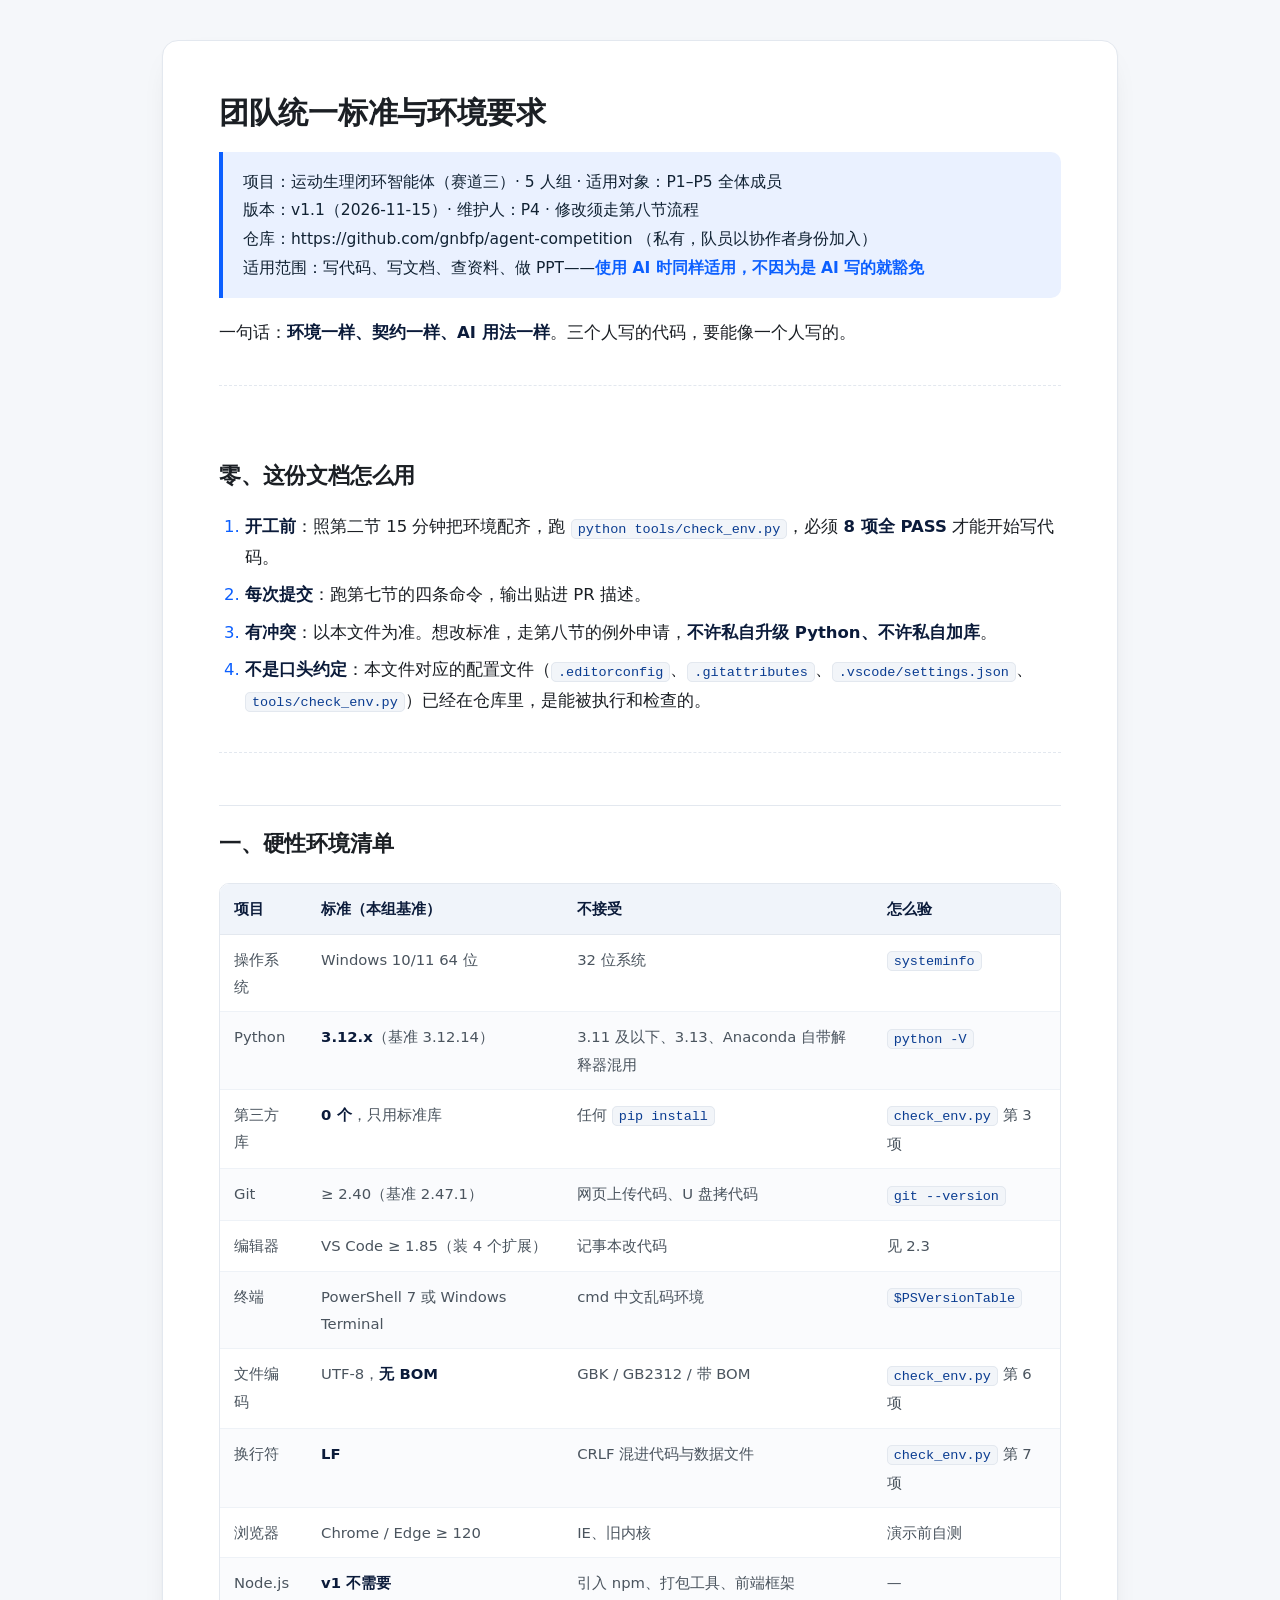
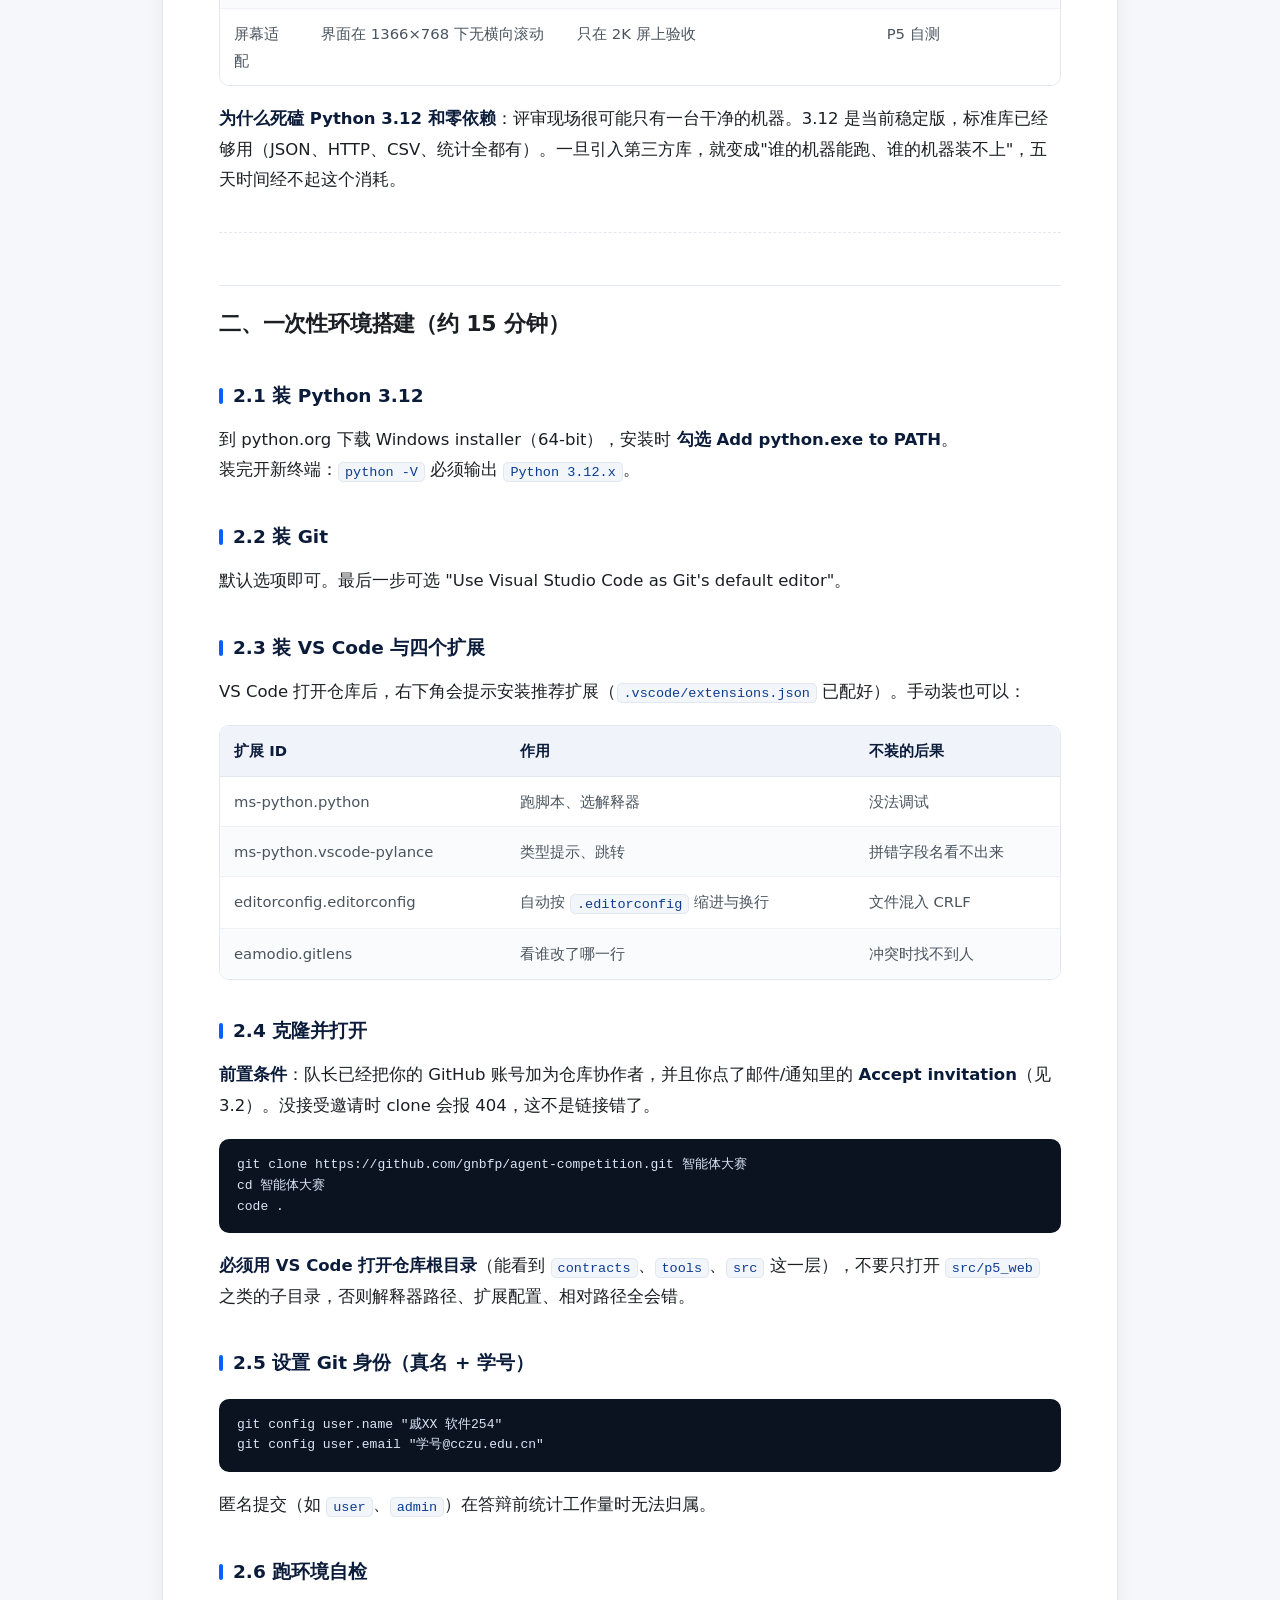
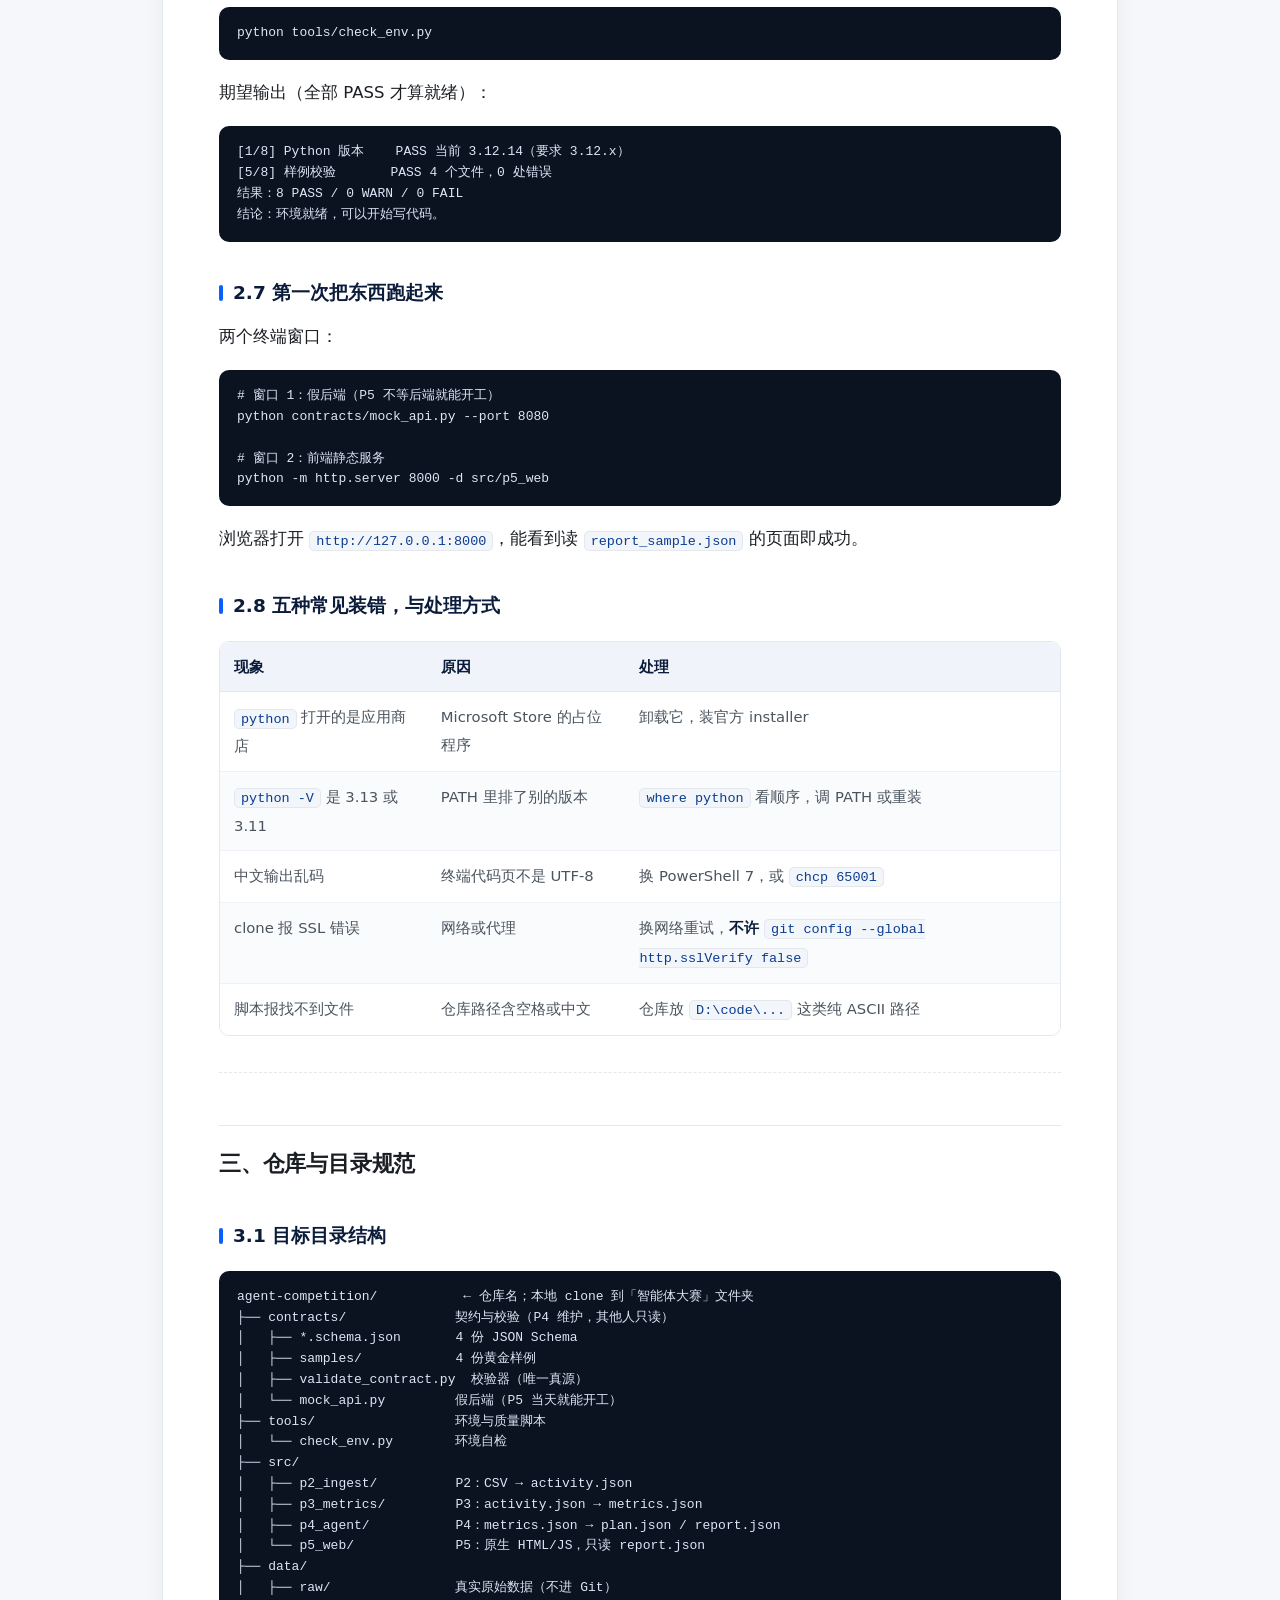
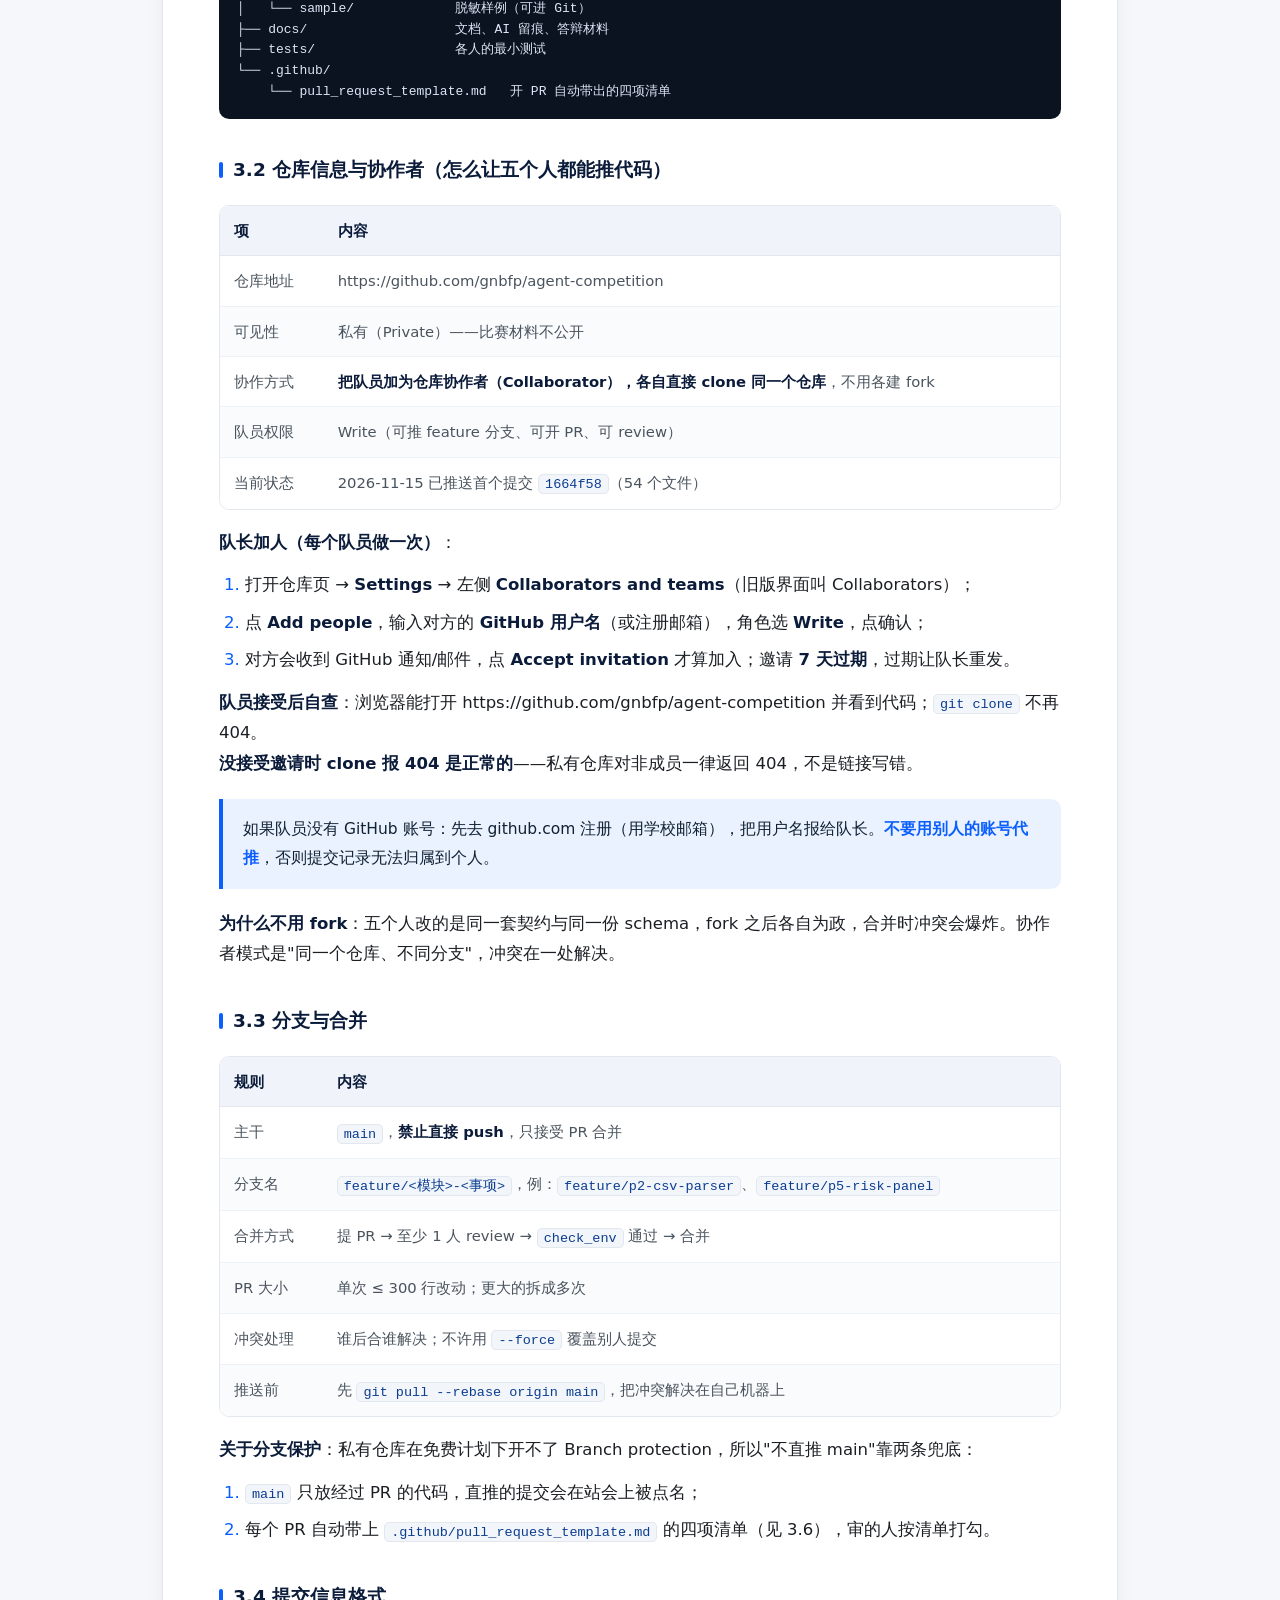
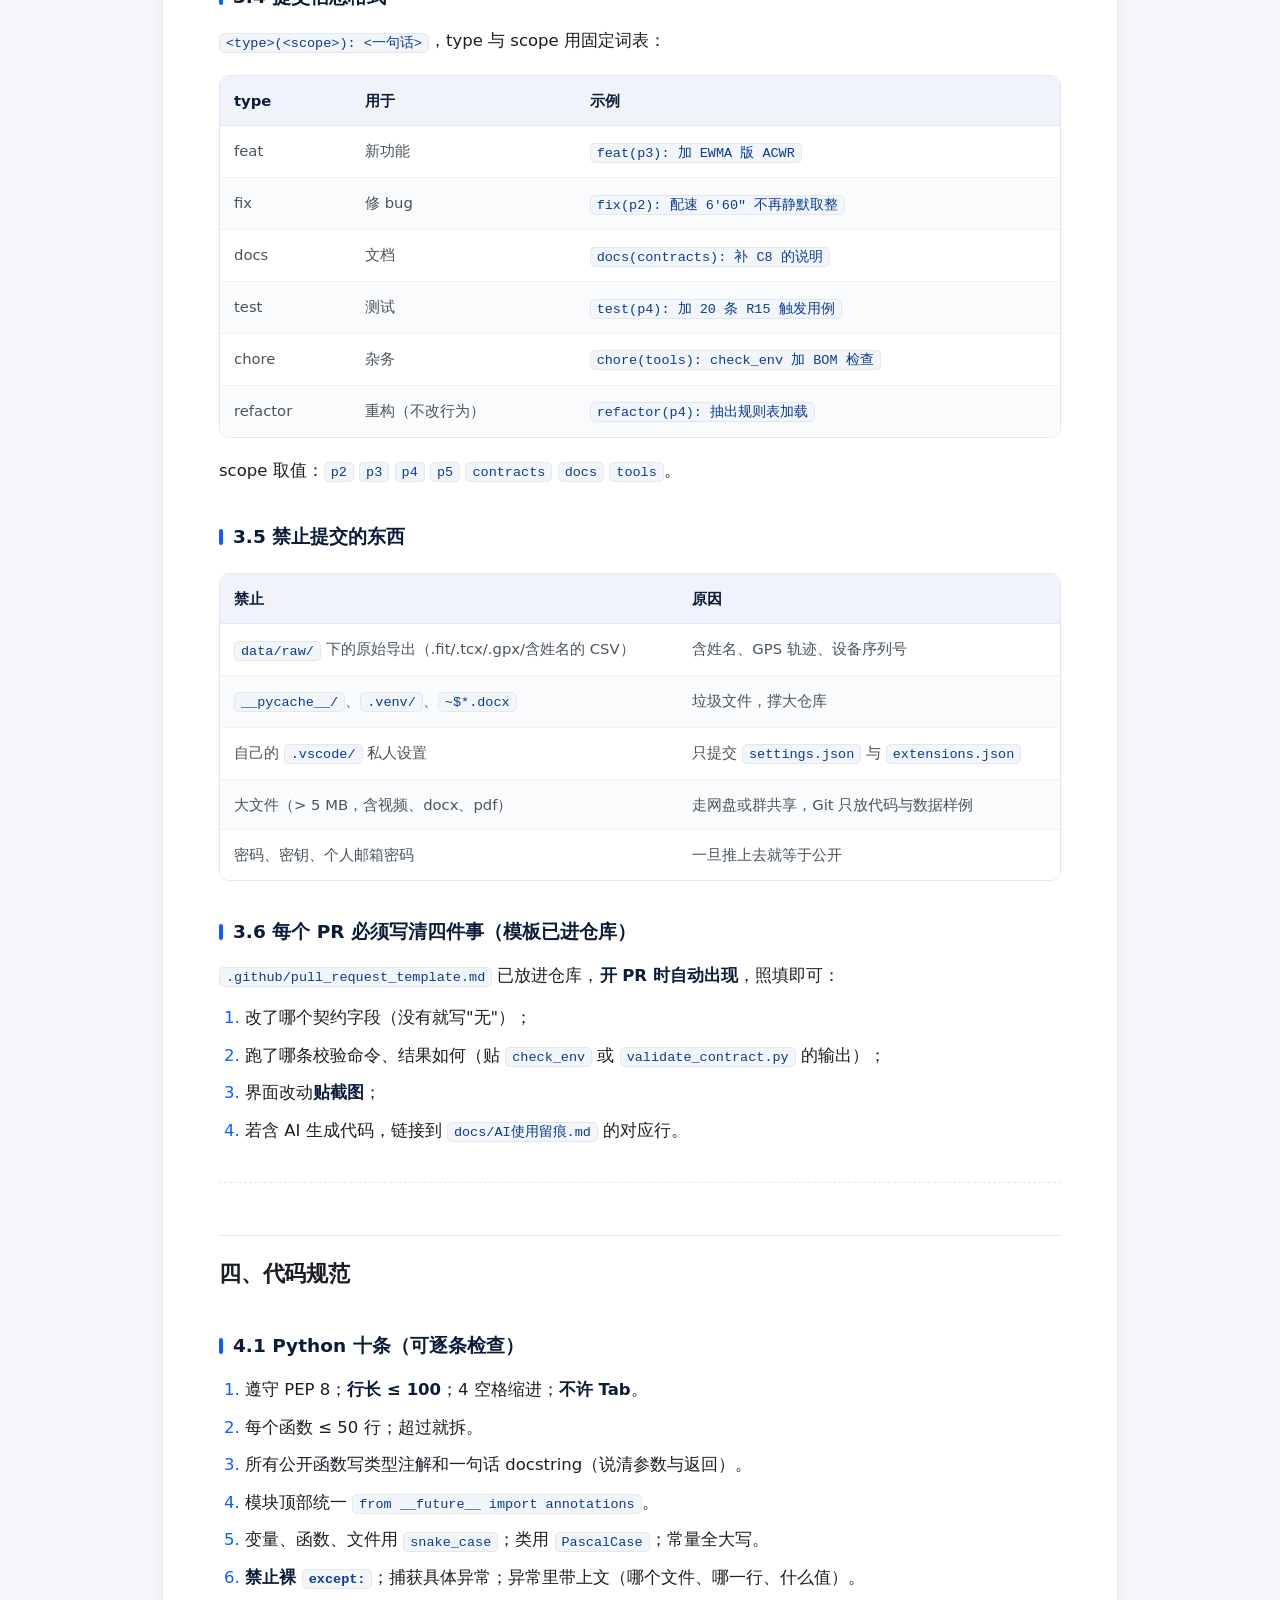
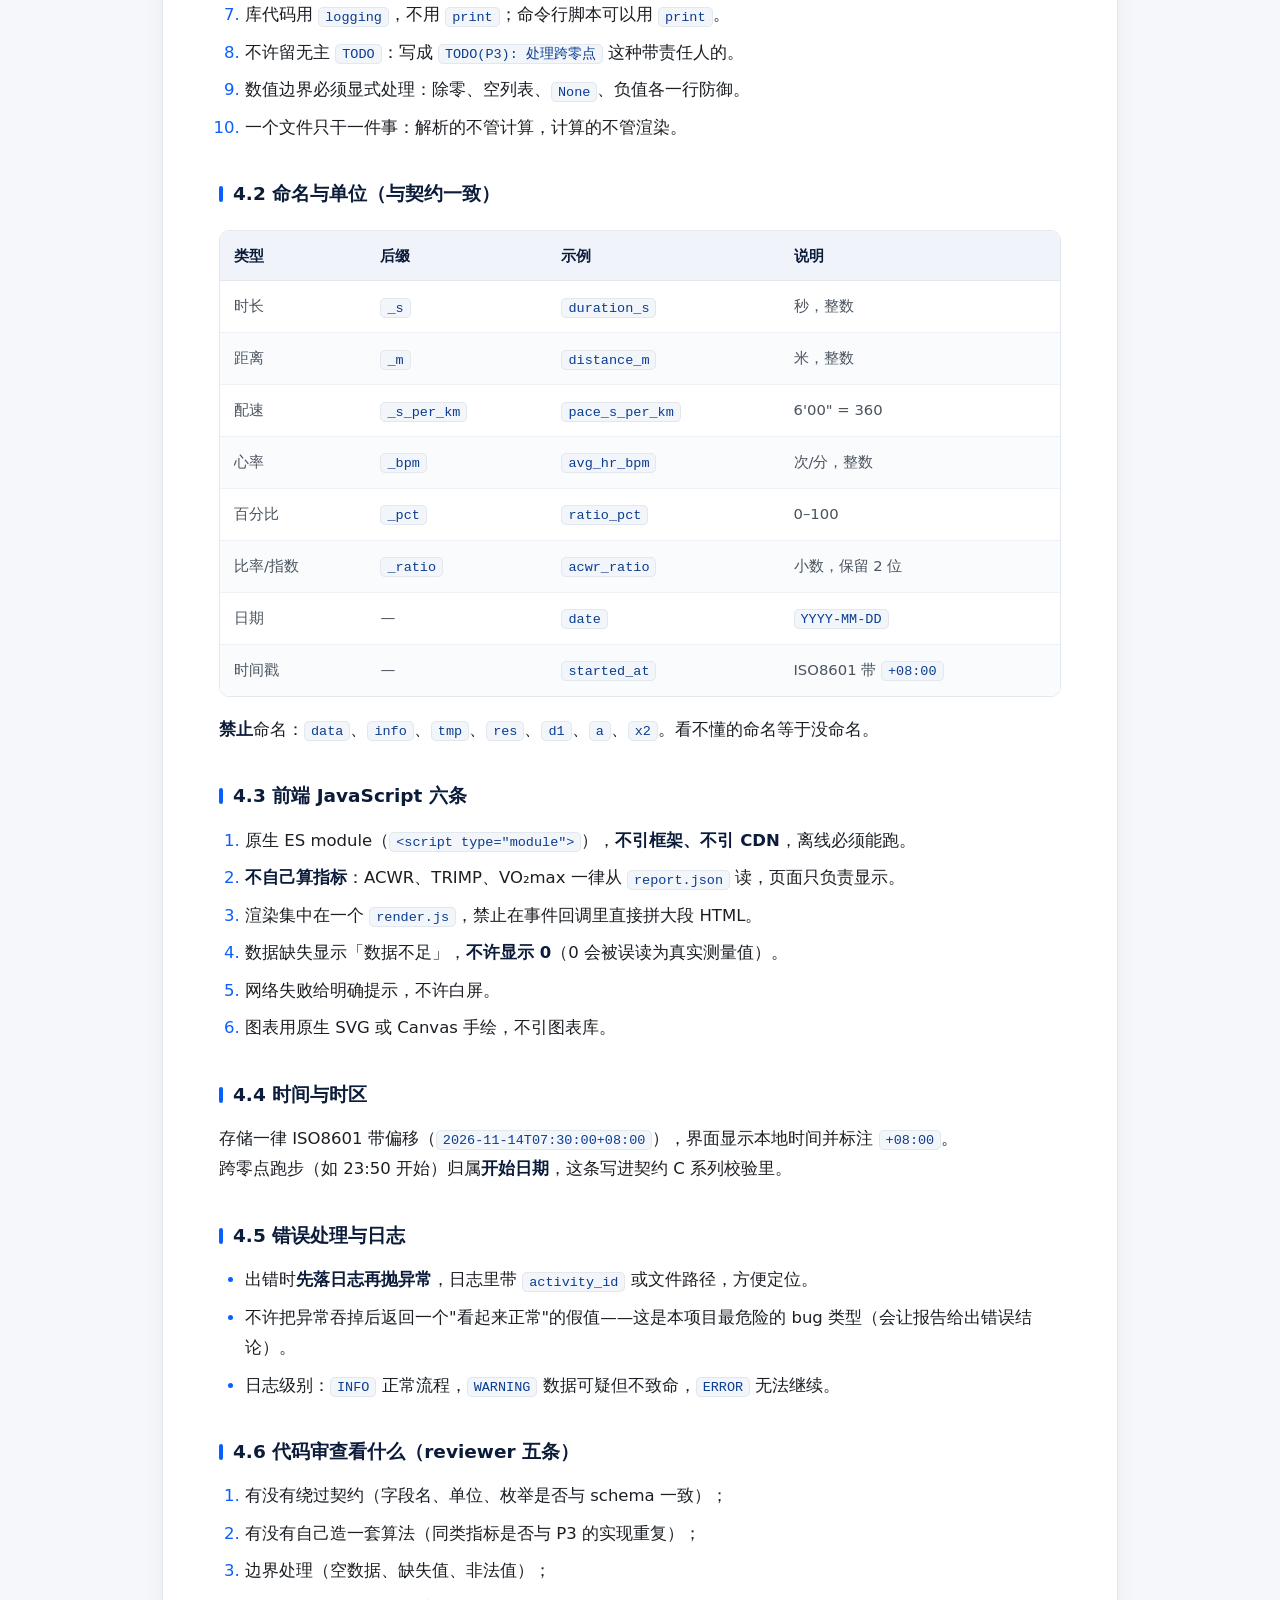
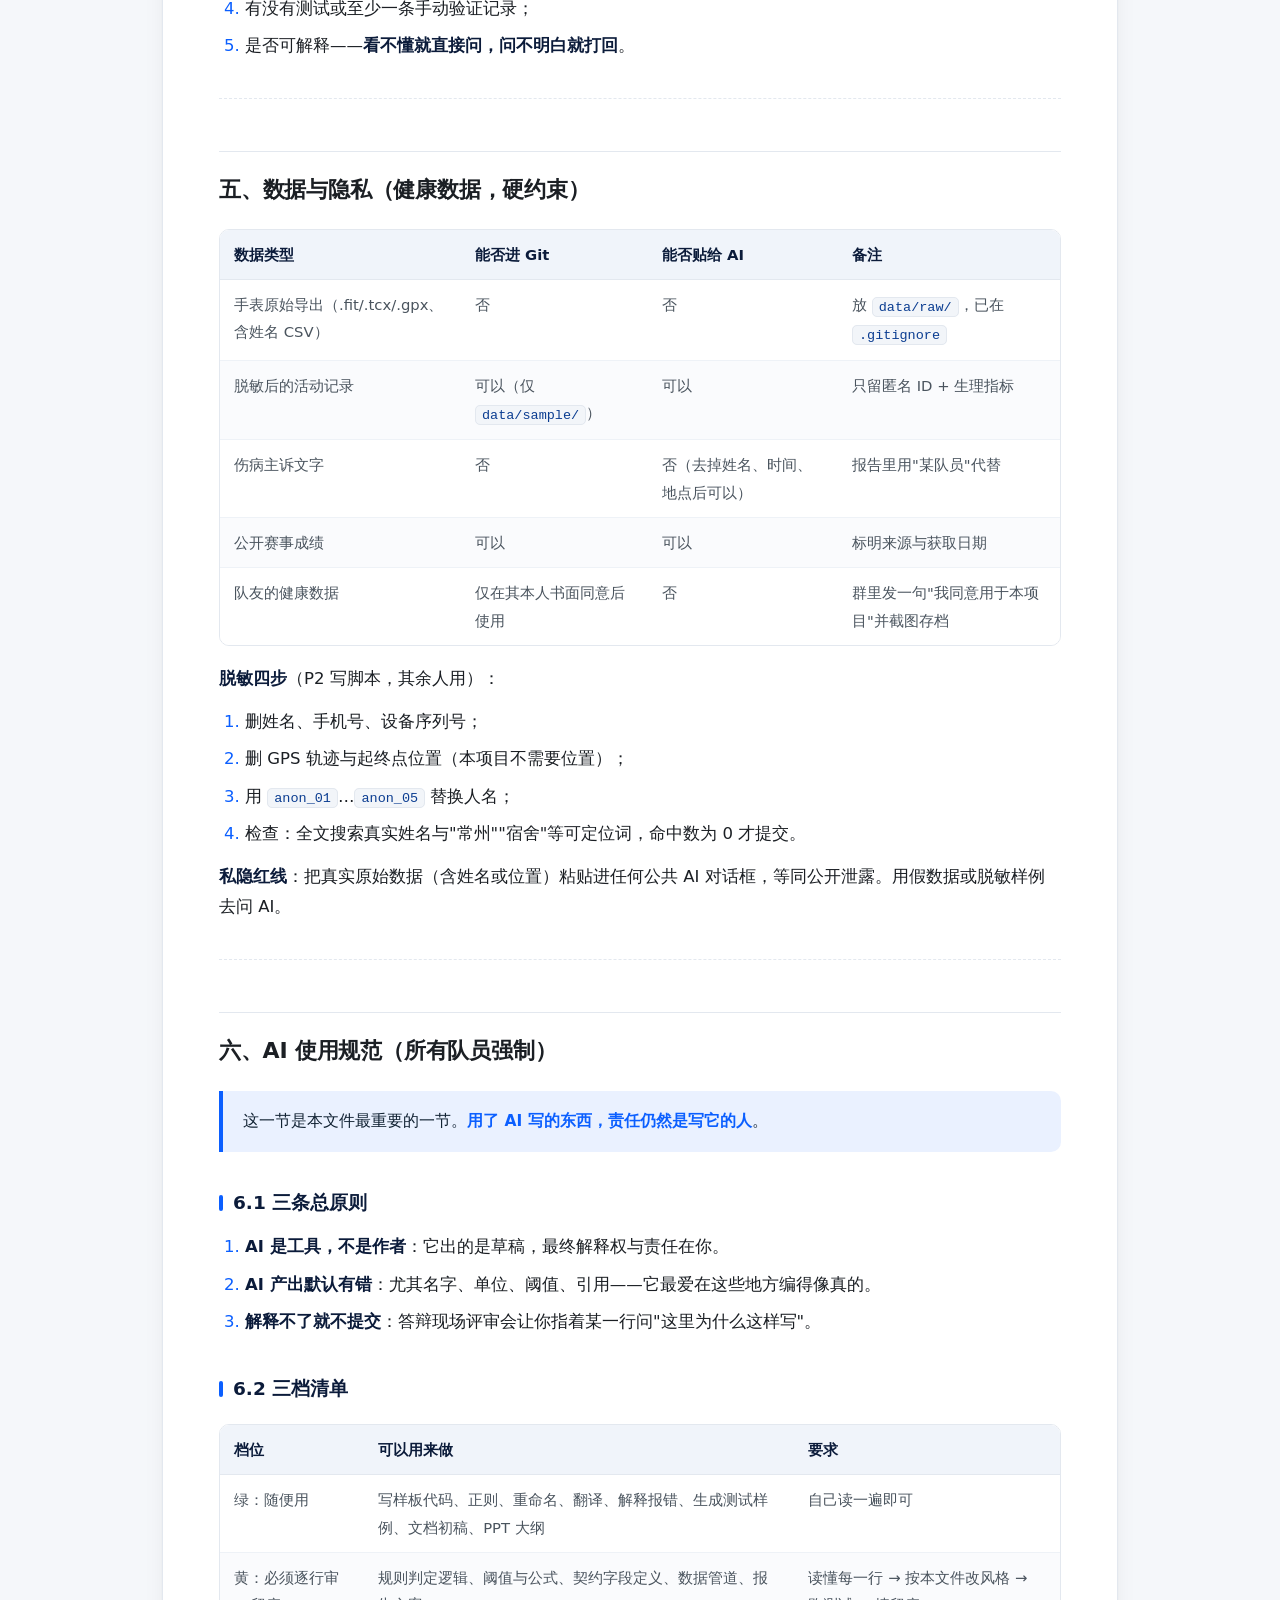
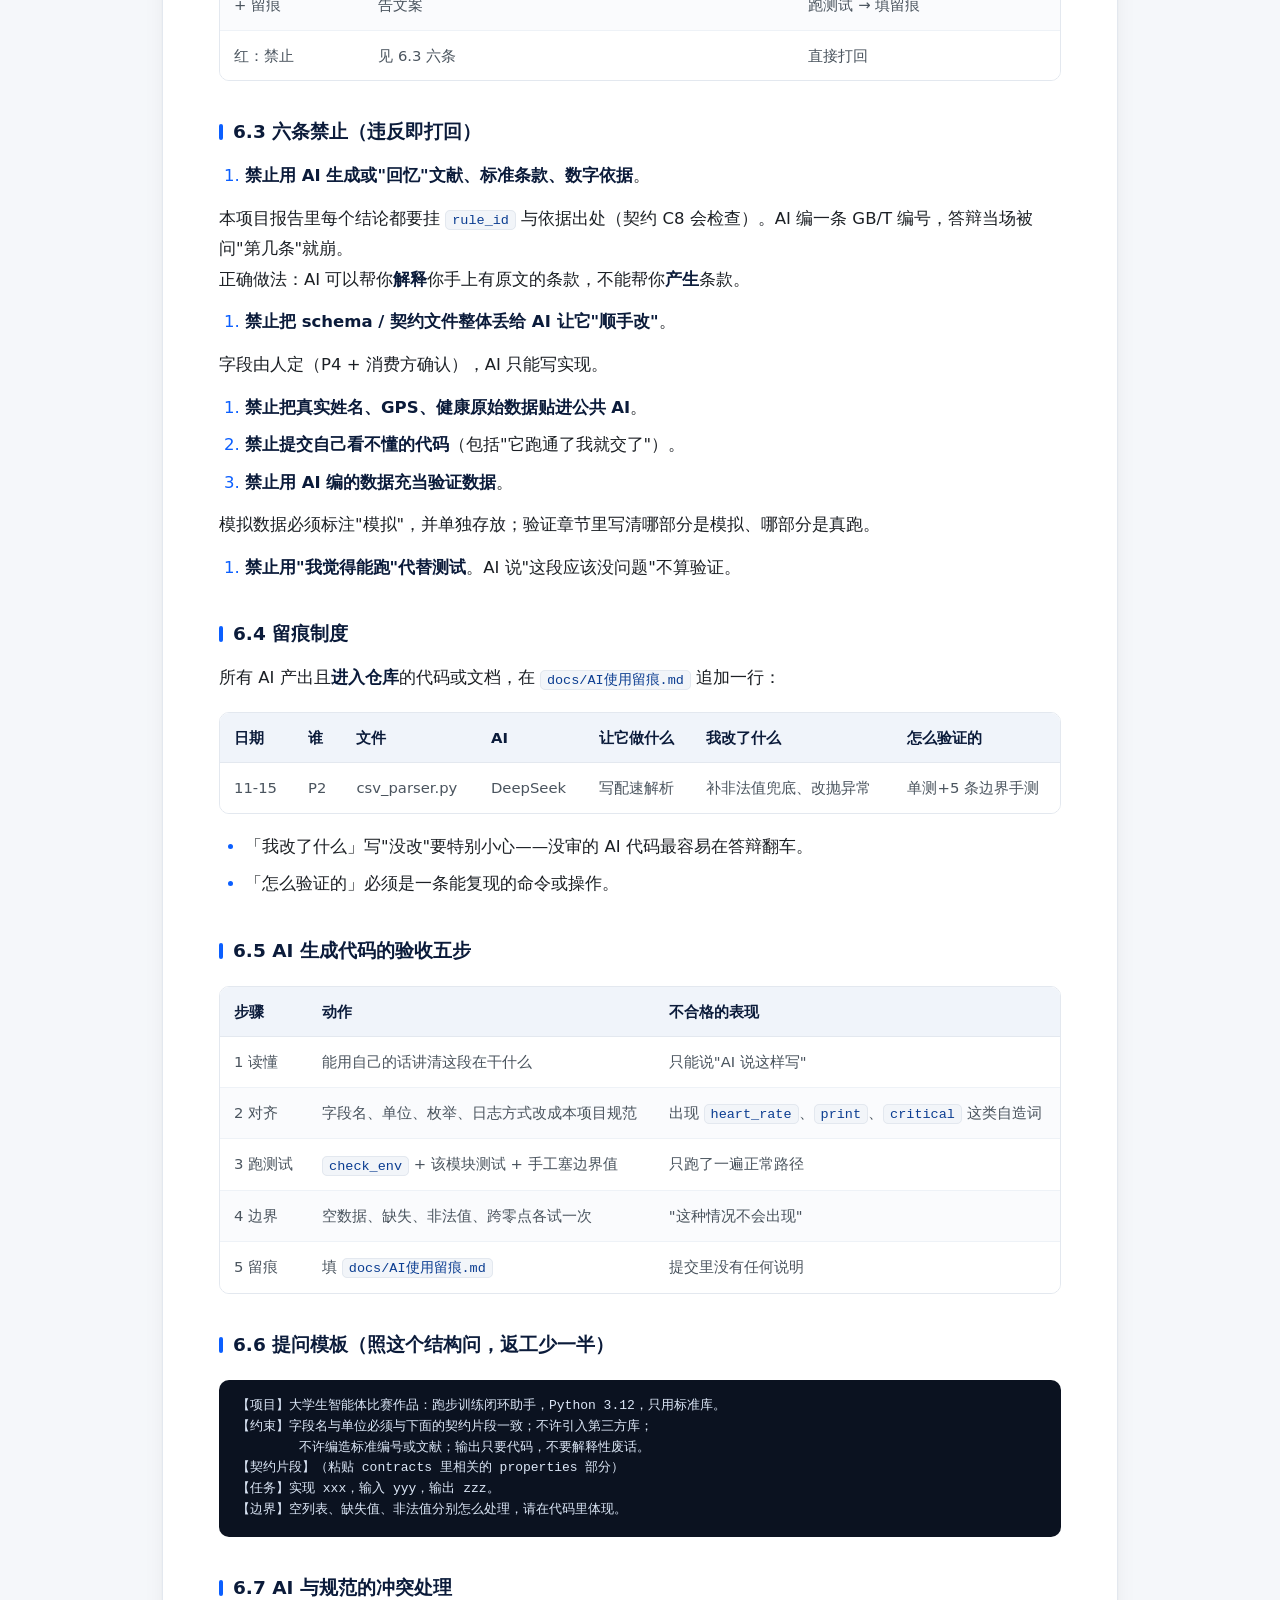
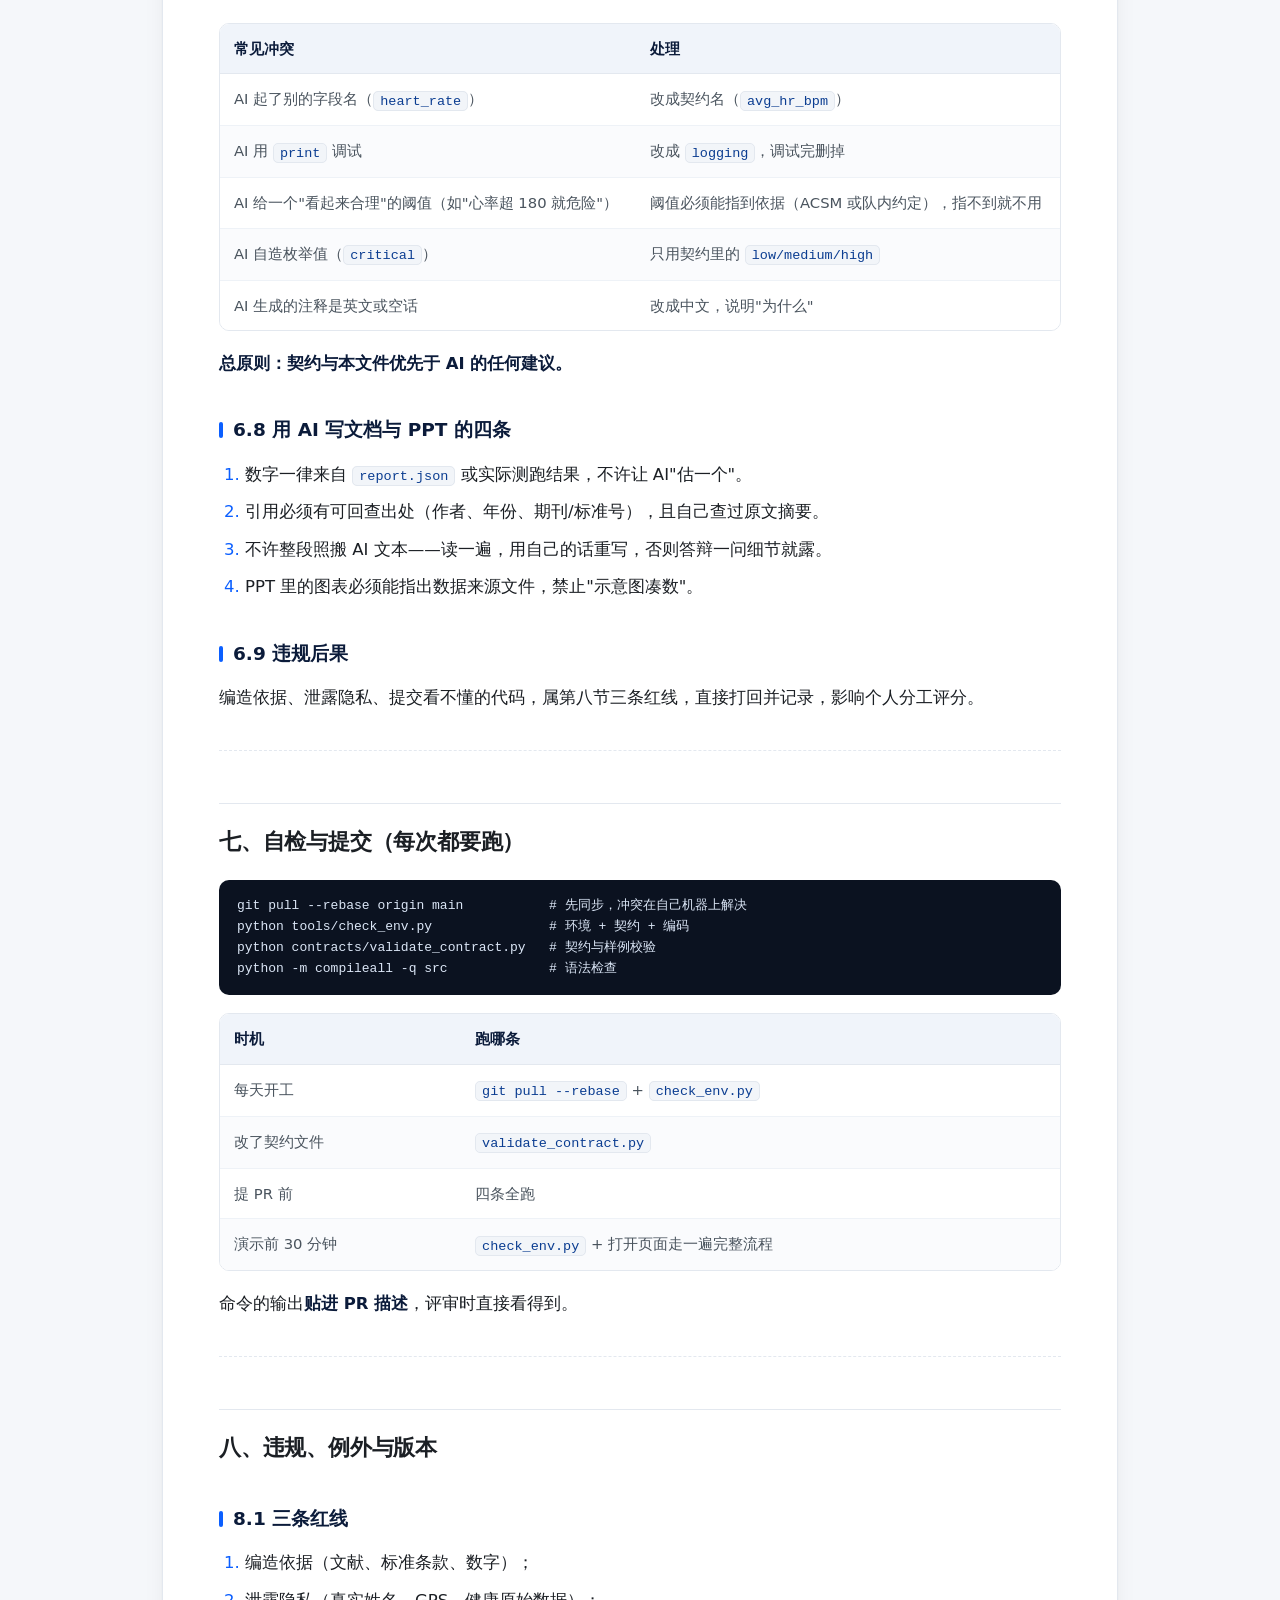
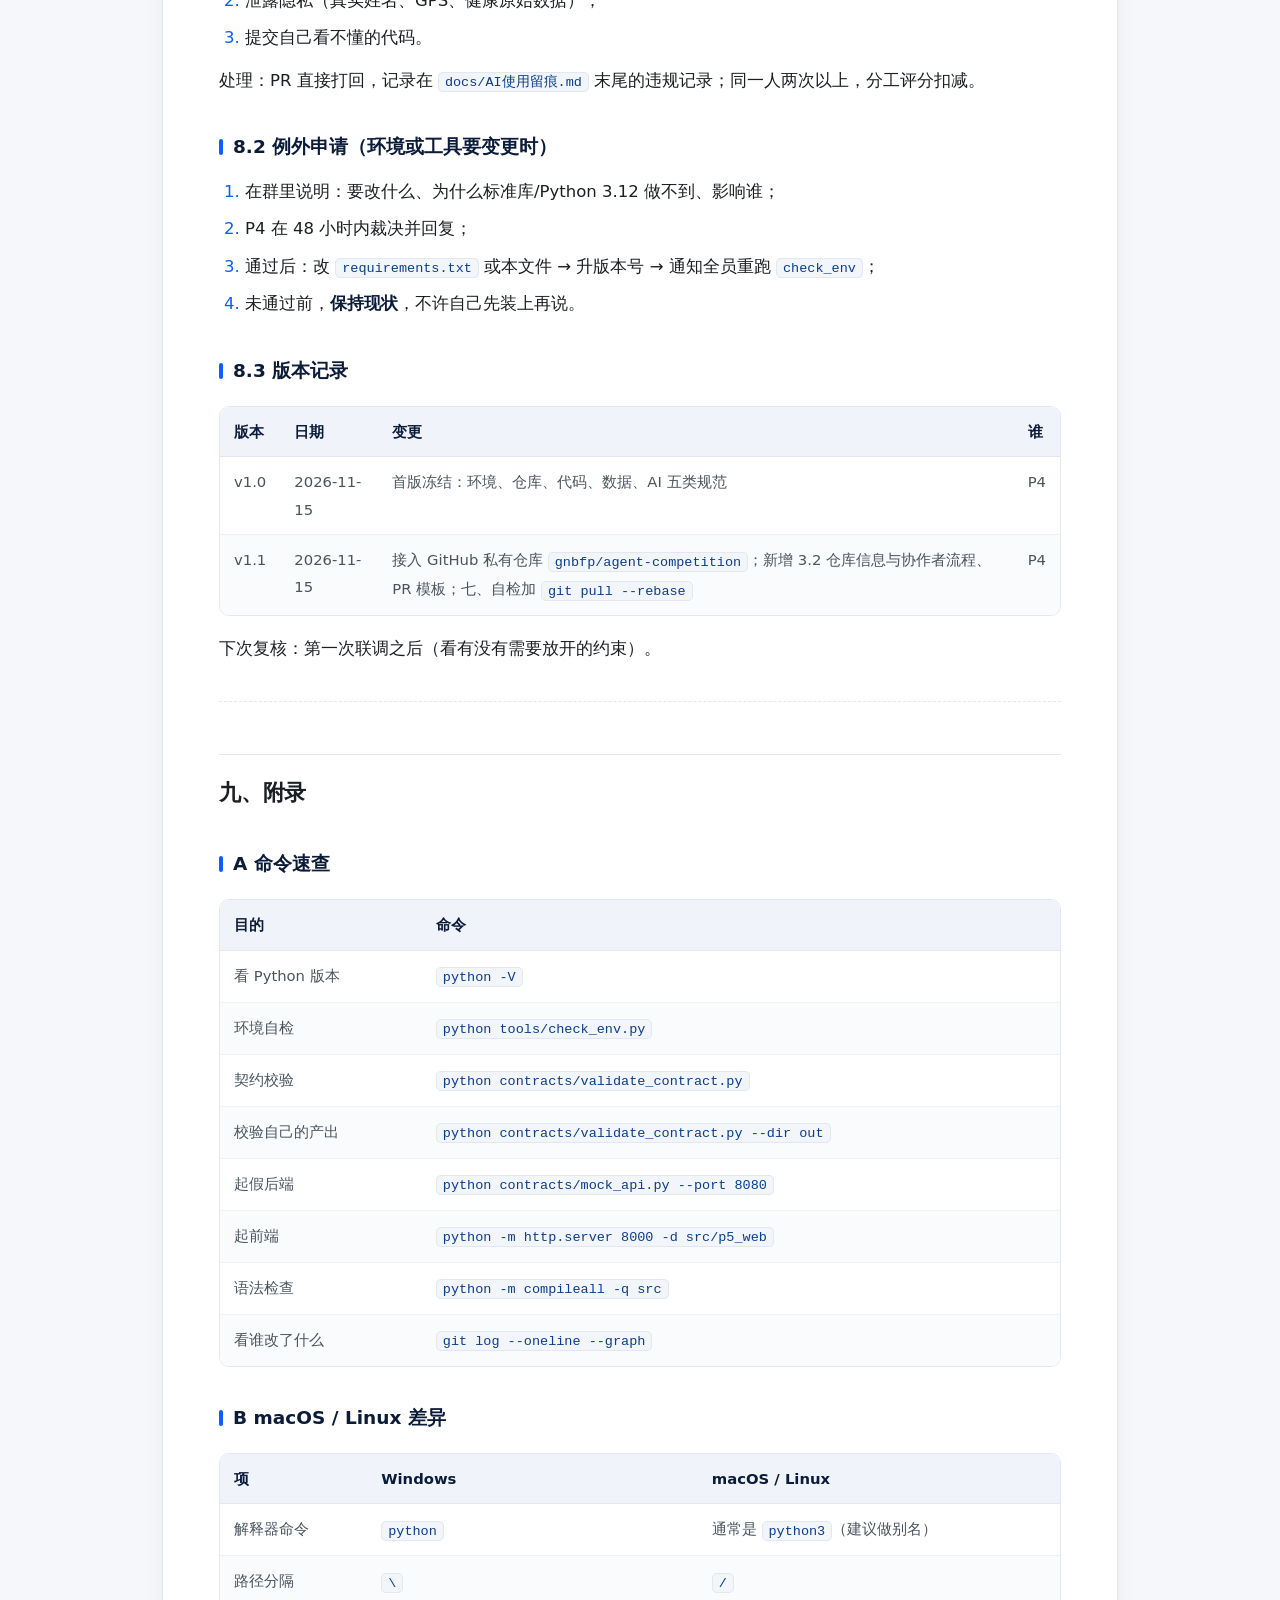
==== commit 791f5325: "docs(standards): v1.1 接入 GitHub 私有仓库与协作者流程，新增 PR 模板" ====
--- a/团队统一标准与环境要求.html
+++ b/团队统一标准与环境要求.html
@@ -60,13 +60,13 @@
 <body>
 <div class="wrap"><article class="card">
 <h1 id="团队统一标准与环境要求">团队统一标准与环境要求</h1>
-<blockquote>项目：运动生理闭环智能体（赛道三）· 5 人组 · 适用对象：P1–P5 全体成员<br>版本：v1.0（2026-11-15 冻结）· 维护人：P4 · 修改须走第八节流程<br>适用范围：写代码、写文档、查资料、做 PPT——<strong>使用 AI 时同样适用，不因为是 AI 写的就豁免</strong></blockquote>
+<blockquote>项目：运动生理闭环智能体（赛道三）· 5 人组 · 适用对象：P1–P5 全体成员<br>版本：v1.1（2026-11-15）· 维护人：P4 · 修改须走第八节流程<br>仓库：https://github.com/gnbfp/agent-competition （私有，队员以协作者身份加入）<br>适用范围：写代码、写文档、查资料、做 PPT——<strong>使用 AI 时同样适用，不因为是 AI 写的就豁免</strong></blockquote>
 <p>一句话：<strong>环境一样、契约一样、AI 用法一样</strong>。三个人写的代码，要能像一个人写的。</p>
 <hr>
 <h2 id="零-这份文档怎么用">零、这份文档怎么用</h2>
 <ol>
 <li><strong>开工前</strong>：照第二节 15 分钟把环境配齐，跑 <code>python tools/check_env.py</code>，必须 <strong>8 项全 PASS</strong> 才能开始写代码。</li>
-<li><strong>每次提交</strong>：跑第七节的三条命令，输出贴进 PR 描述。</li>
+<li><strong>每次提交</strong>：跑第七节的四条命令，输出贴进 PR 描述。</li>
 <li><strong>有冲突</strong>：以本文件为准。想改标准，走第八节的例外申请，<strong>不许私自升级 Python、不许私自加库</strong>。</li>
 <li><strong>不是口头约定</strong>：本文件对应的配置文件（<code>.editorconfig</code>、<code>.gitattributes</code>、<code>.vscode/settings.json</code>、<code>tools/check_env.py</code>）已经在仓库里，是能被执行和检查的。</li>
 </ol>
@@ -105,8 +105,9 @@
 <tr><td>eamodio.gitlens</td><td>看谁改了哪一行</td><td>冲突时找不到人</td></tr>
 </tbody></table></div>
 <h3 id="2-4-克隆并打开">2.4 克隆并打开</h3>
-<pre class="code"><code>git clone &lt;仓库地址&gt; 运动生理闭环
-cd 运动生理闭环
+<p><strong>前置条件</strong>：队长已经把你的 GitHub 账号加为仓库协作者，并且你点了邮件/通知里的 <strong>Accept invitation</strong>（见 3.2）。没接受邀请时 clone 会报 404，这不是链接错了。</p>
+<pre class="code"><code>git clone https://github.com/gnbfp/agent-competition.git 智能体大赛
+cd 智能体大赛
 code .</code></pre>
 <p><strong>必须用 VS Code 打开仓库根目录</strong>（能看到 <code>contracts</code>、<code>tools</code>、<code>src</code> 这一层），不要只打开 <code>src/p5_web</code> 之类的子目录，否则解释器路径、扩展配置、相对路径全会错。</p>
 <h3 id="2-5-设置-Git-身份-真名-学号">2.5 设置 Git 身份（真名 + 学号）</h3>
@@ -141,7 +142,7 @@
 <hr>
 <h2 id="三-仓库与目录规范">三、仓库与目录规范</h2>
 <h3 id="3-1-目标目录结构">3.1 目标目录结构</h3>
-<pre class="code"><code>运动生理闭环/
+<pre class="code"><code>agent-competition/           ← 仓库名；本地 clone 到「智能体大赛」文件夹
 ├── contracts/              契约与校验（P4 维护，其他人只读）
 │   ├── *.schema.json       4 份 JSON Schema
 │   ├── samples/            4 份黄金样例
@@ -158,18 +159,45 @@
 │   ├── raw/                真实原始数据（不进 Git）
 │   └── sample/             脱敏样例（可进 Git）
 ├── docs/                   文档、AI 留痕、答辩材料
-└── tests/                  各人的最小测试</code></pre>
-<h3 id="3-2-分支与合并">3.2 分支与合并</h3>
+├── tests/                  各人的最小测试
+└── .github/
+    └── pull_request_template.md   开 PR 自动带出的四项清单</code></pre>
+<h3 id="3-2-仓库信息与协作者-怎么让五个人都能推代码">3.2 仓库信息与协作者（怎么让五个人都能推代码）</h3>
+<div class="table-wrap"><table>
+<thead><tr><th>项</th><th>内容</th></tr></thead>
+<tbody>
+<tr><td>仓库地址</td><td>https://github.com/gnbfp/agent-competition</td></tr>
+<tr><td>可见性</td><td>私有（Private）——比赛材料不公开</td></tr>
+<tr><td>协作方式</td><td><strong>把队员加为仓库协作者（Collaborator），各自直接 clone 同一个仓库</strong>，不用各建 fork</td></tr>
+<tr><td>队员权限</td><td>Write（可推 feature 分支、可开 PR、可 review）</td></tr>
+<tr><td>当前状态</td><td>2026-11-15 已推送首个提交 <code>1664f58</code>（54 个文件）</td></tr>
+</tbody></table></div>
+<p><strong>队长加人（每个队员做一次）</strong>：</p>
+<ol>
+<li>打开仓库页 → <strong>Settings</strong> → 左侧 <strong>Collaborators and teams</strong>（旧版界面叫 Collaborators）；</li>
+<li>点 <strong>Add people</strong>，输入对方的 <strong>GitHub 用户名</strong>（或注册邮箱），角色选 <strong>Write</strong>，点确认；</li>
+<li>对方会收到 GitHub 通知/邮件，点 <strong>Accept invitation</strong> 才算加入；邀请 <strong>7 天过期</strong>，过期让队长重发。</li>
+</ol>
+<p><strong>队员接受后自查</strong>：浏览器能打开 https://github.com/gnbfp/agent-competition 并看到代码；<code>git clone</code> 不再 404。<br><strong>没接受邀请时 clone 报 404 是正常的</strong>——私有仓库对非成员一律返回 404，不是链接写错。</p>
+<blockquote>如果队员没有 GitHub 账号：先去 github.com 注册（用学校邮箱），把用户名报给队长。<strong>不要用别人的账号代推</strong>，否则提交记录无法归属到个人。</blockquote>
+<p><strong>为什么不用 fork</strong>：五个人改的是同一套契约与同一份 schema，fork 之后各自为政，合并时冲突会爆炸。协作者模式是"同一个仓库、不同分支"，冲突在一处解决。</p>
+<h3 id="3-3-分支与合并">3.3 分支与合并</h3>
 <div class="table-wrap"><table>
 <thead><tr><th>规则</th><th>内容</th></tr></thead>
 <tbody>
-<tr><td>主干</td><td><code>main</code>，<strong>保护分支，禁止直接 push</strong></td></tr>
+<tr><td>主干</td><td><code>main</code>，<strong>禁止直接 push</strong>，只接受 PR 合并</td></tr>
 <tr><td>分支名</td><td><code>feature/&lt;模块&gt;-&lt;事项&gt;</code>，例：<code>feature/p2-csv-parser</code>、<code>feature/p5-risk-panel</code></td></tr>
 <tr><td>合并方式</td><td>提 PR → 至少 1 人 review → <code>check_env</code> 通过 → 合并</td></tr>
 <tr><td>PR 大小</td><td>单次 ≤ 300 行改动；更大的拆成多次</td></tr>
 <tr><td>冲突处理</td><td>谁后合谁解决；不许用 <code>--force</code> 覆盖别人提交</td></tr>
-</tbody></table></div>
-<h3 id="3-3-提交信息格式">3.3 提交信息格式</h3>
+<tr><td>推送前</td><td>先 <code>git pull --rebase origin main</code>，把冲突解决在自己机器上</td></tr>
+</tbody></table></div>
+<p><strong>关于分支保护</strong>：私有仓库在免费计划下开不了 Branch protection，所以"不直推 main"靠两条兜底：</p>
+<ol>
+<li><code>main</code> 只放经过 PR 的代码，直推的提交会在站会上被点名；</li>
+<li>每个 PR 自动带上 <code>.github/pull_request_template.md</code> 的四项清单（见 3.6），审的人按清单打勾。</li>
+</ol>
+<h3 id="3-4-提交信息格式">3.4 提交信息格式</h3>
 <p><code>&lt;type&gt;(&lt;scope&gt;): &lt;一句话&gt;</code>，type 与 scope 用固定词表：</p>
 <div class="table-wrap"><table>
 <thead><tr><th>type</th><th>用于</th><th>示例</th></tr></thead>
@@ -182,7 +210,7 @@
 <tr><td>refactor</td><td>重构（不改行为）</td><td><code>refactor(p4): 抽出规则表加载</code></td></tr>
 </tbody></table></div>
 <p>scope 取值：<code>p2</code> <code>p3</code> <code>p4</code> <code>p5</code> <code>contracts</code> <code>docs</code> <code>tools</code>。</p>
-<h3 id="3-4-禁止提交的东西">3.4 禁止提交的东西</h3>
+<h3 id="3-5-禁止提交的东西">3.5 禁止提交的东西</h3>
 <div class="table-wrap"><table>
 <thead><tr><th>禁止</th><th>原因</th></tr></thead>
 <tbody>
@@ -192,7 +220,8 @@
 <tr><td>大文件（&gt; 5 MB，含视频、docx、pdf）</td><td>走网盘或群共享，Git 只放代码与数据样例</td></tr>
 <tr><td>密码、密钥、个人邮箱密码</td><td>一旦推上去就等于公开</td></tr>
 </tbody></table></div>
-<h3 id="3-5-每个-PR-必须写清四件事">3.5 每个 PR 必须写清四件事</h3>
+<h3 id="3-6-每个-PR-必须写清四件事-模板已进仓库">3.6 每个 PR 必须写清四件事（模板已进仓库）</h3>
+<p><code>.github/pull_request_template.md</code> 已放进仓库，<strong>开 PR 时自动出现</strong>，照填即可：</p>
 <ol>
 <li>改了哪个契约字段（没有就写"无"）；</li>
 <li>跑了哪条校验命令、结果如何（贴 <code>check_env</code> 或 <code>validate_contract.py</code> 的输出）；</li>
@@ -357,18 +386,19 @@
 <p>编造依据、泄露隐私、提交看不懂的代码，属第八节三条红线，直接打回并记录，影响个人分工评分。</p>
 <hr>
 <h2 id="七-自检与提交-每次都要跑">七、自检与提交（每次都要跑）</h2>
-<pre class="code"><code>python tools/check_env.py            # 环境 + 契约 + 编码
-python contracts/validate_contract.py  # 契约与样例校验
-python -m compileall -q src           # 语法检查</code></pre>
+<pre class="code"><code>git pull --rebase origin main           # 先同步，冲突在自己机器上解决
+python tools/check_env.py               # 环境 + 契约 + 编码
+python contracts/validate_contract.py   # 契约与样例校验
+python -m compileall -q src             # 语法检查</code></pre>
 <div class="table-wrap"><table>
 <thead><tr><th>时机</th><th>跑哪条</th></tr></thead>
 <tbody>
-<tr><td>每天开工</td><td><code>check_env.py</code></td></tr>
+<tr><td>每天开工</td><td><code>git pull --rebase</code> + <code>check_env.py</code></td></tr>
 <tr><td>改了契约文件</td><td><code>validate_contract.py</code></td></tr>
-<tr><td>提 PR 前</td><td>三条全跑</td></tr>
+<tr><td>提 PR 前</td><td>四条全跑</td></tr>
 <tr><td>演示前 30 分钟</td><td><code>check_env.py</code> + 打开页面走一遍完整流程</td></tr>
 </tbody></table></div>
-<p>三条命令的输出<strong>贴进 PR 描述</strong>，评审时直接看得到。</p>
+<p>命令的输出<strong>贴进 PR 描述</strong>，评审时直接看得到。</p>
 <hr>
 <h2 id="八-违规-例外与版本">八、违规、例外与版本</h2>
 <h3 id="8-1-三条红线">8.1 三条红线</h3>
@@ -390,6 +420,7 @@
 <thead><tr><th>版本</th><th>日期</th><th>变更</th><th>谁</th></tr></thead>
 <tbody>
 <tr><td>v1.0</td><td>2026-11-15</td><td>首版冻结：环境、仓库、代码、数据、AI 五类规范</td><td>P4</td></tr>
+<tr><td>v1.1</td><td>2026-11-15</td><td>接入 GitHub 私有仓库 <code>gnbfp/agent-competition</code>；新增 3.2 仓库信息与协作者流程、PR 模板；七、自检加 <code>git pull --rebase</code></td><td>P4</td></tr>
 </tbody></table></div>
 <p>下次复核：第一次联调之后（看有没有需要放开的约束）。</p>
 <hr>
@@ -429,6 +460,7 @@
 <tr><td><code>.vscode/extensions.json</code></td><td>推荐扩展</td><td>P4</td></tr>
 <tr><td><code>tools/check_env.py</code></td><td>环境自检脚本</td><td>P4</td></tr>
 <tr><td><code>docs/AI使用留痕.md</code></td><td>AI 使用记录</td><td>全员</td></tr>
+<tr><td><code>.github/pull_request_template.md</code></td><td>开 PR 时自动弹出的四项清单</td><td>P4</td></tr>
 </tbody></table></div>
 <h3 id="D-队员确认-开工前各自填一行">D 队员确认（开工前各自填一行）</h3>
 <div class="table-wrap"><table>
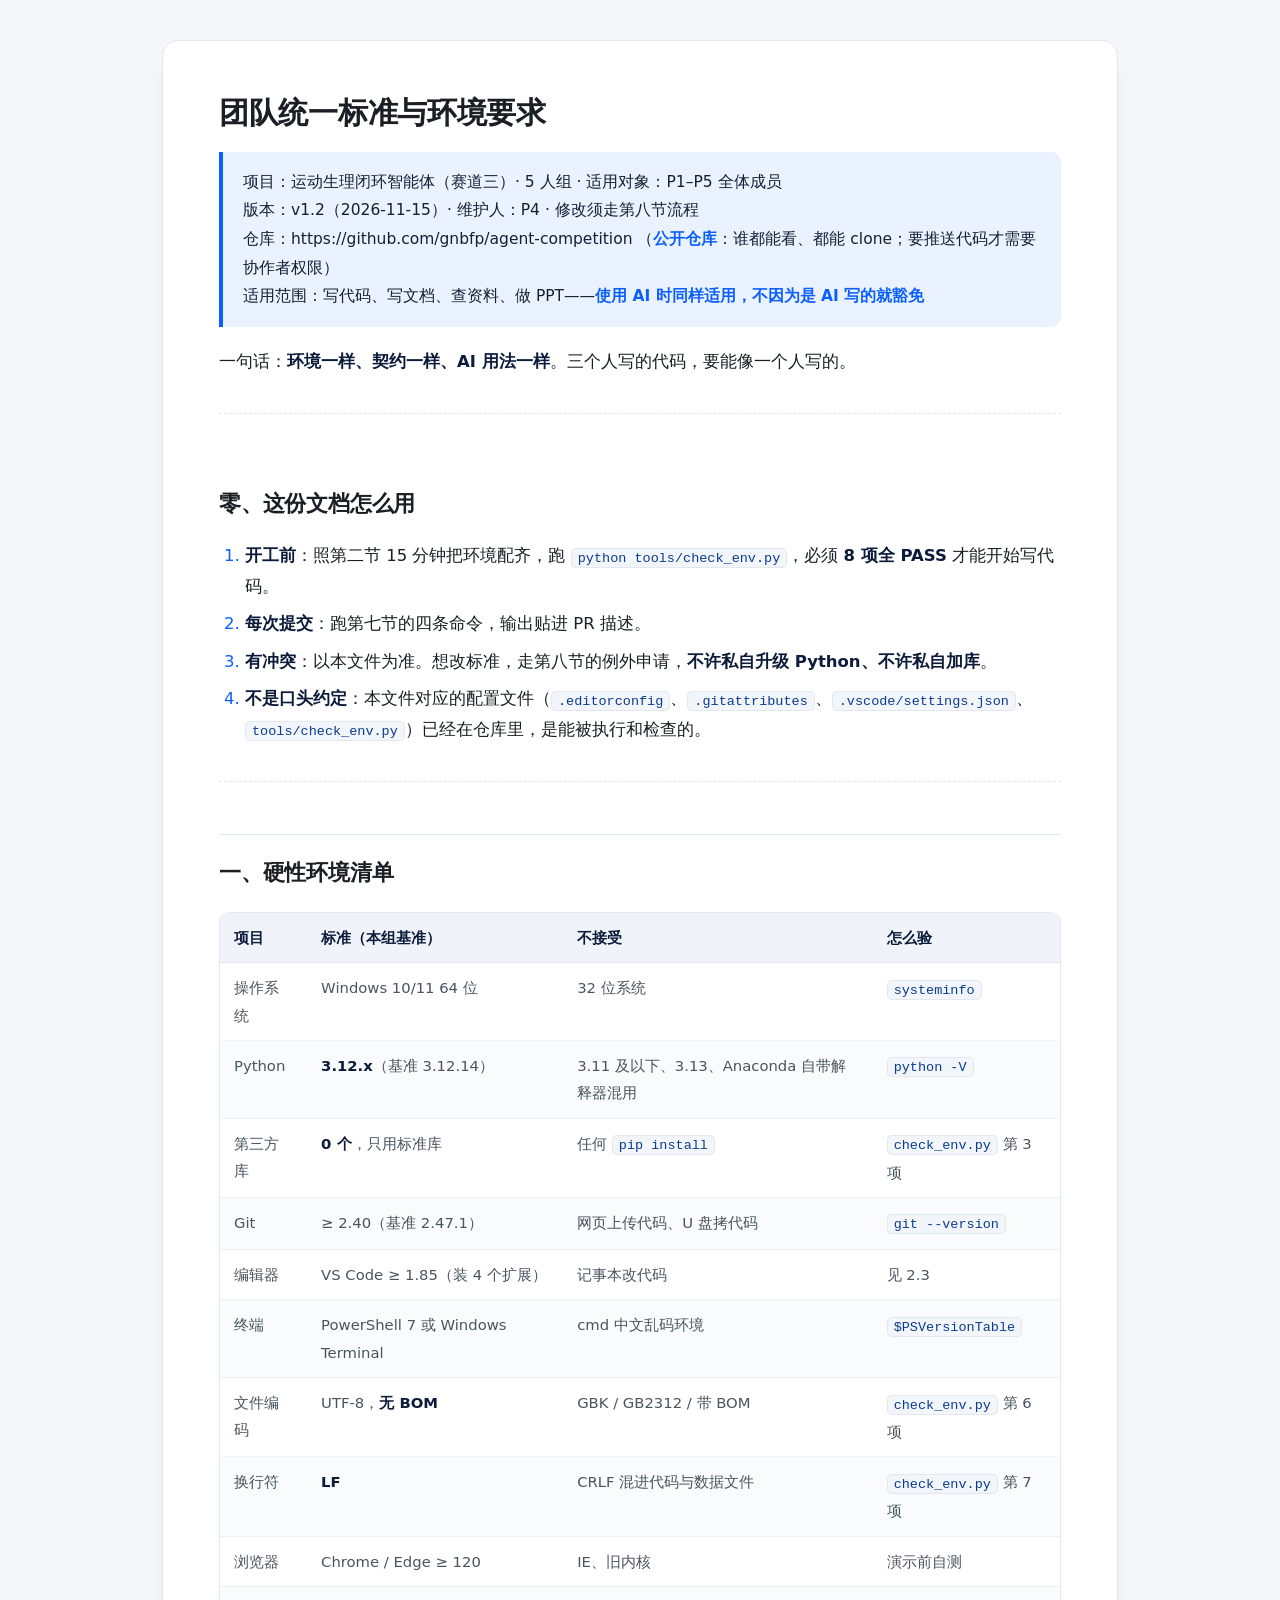
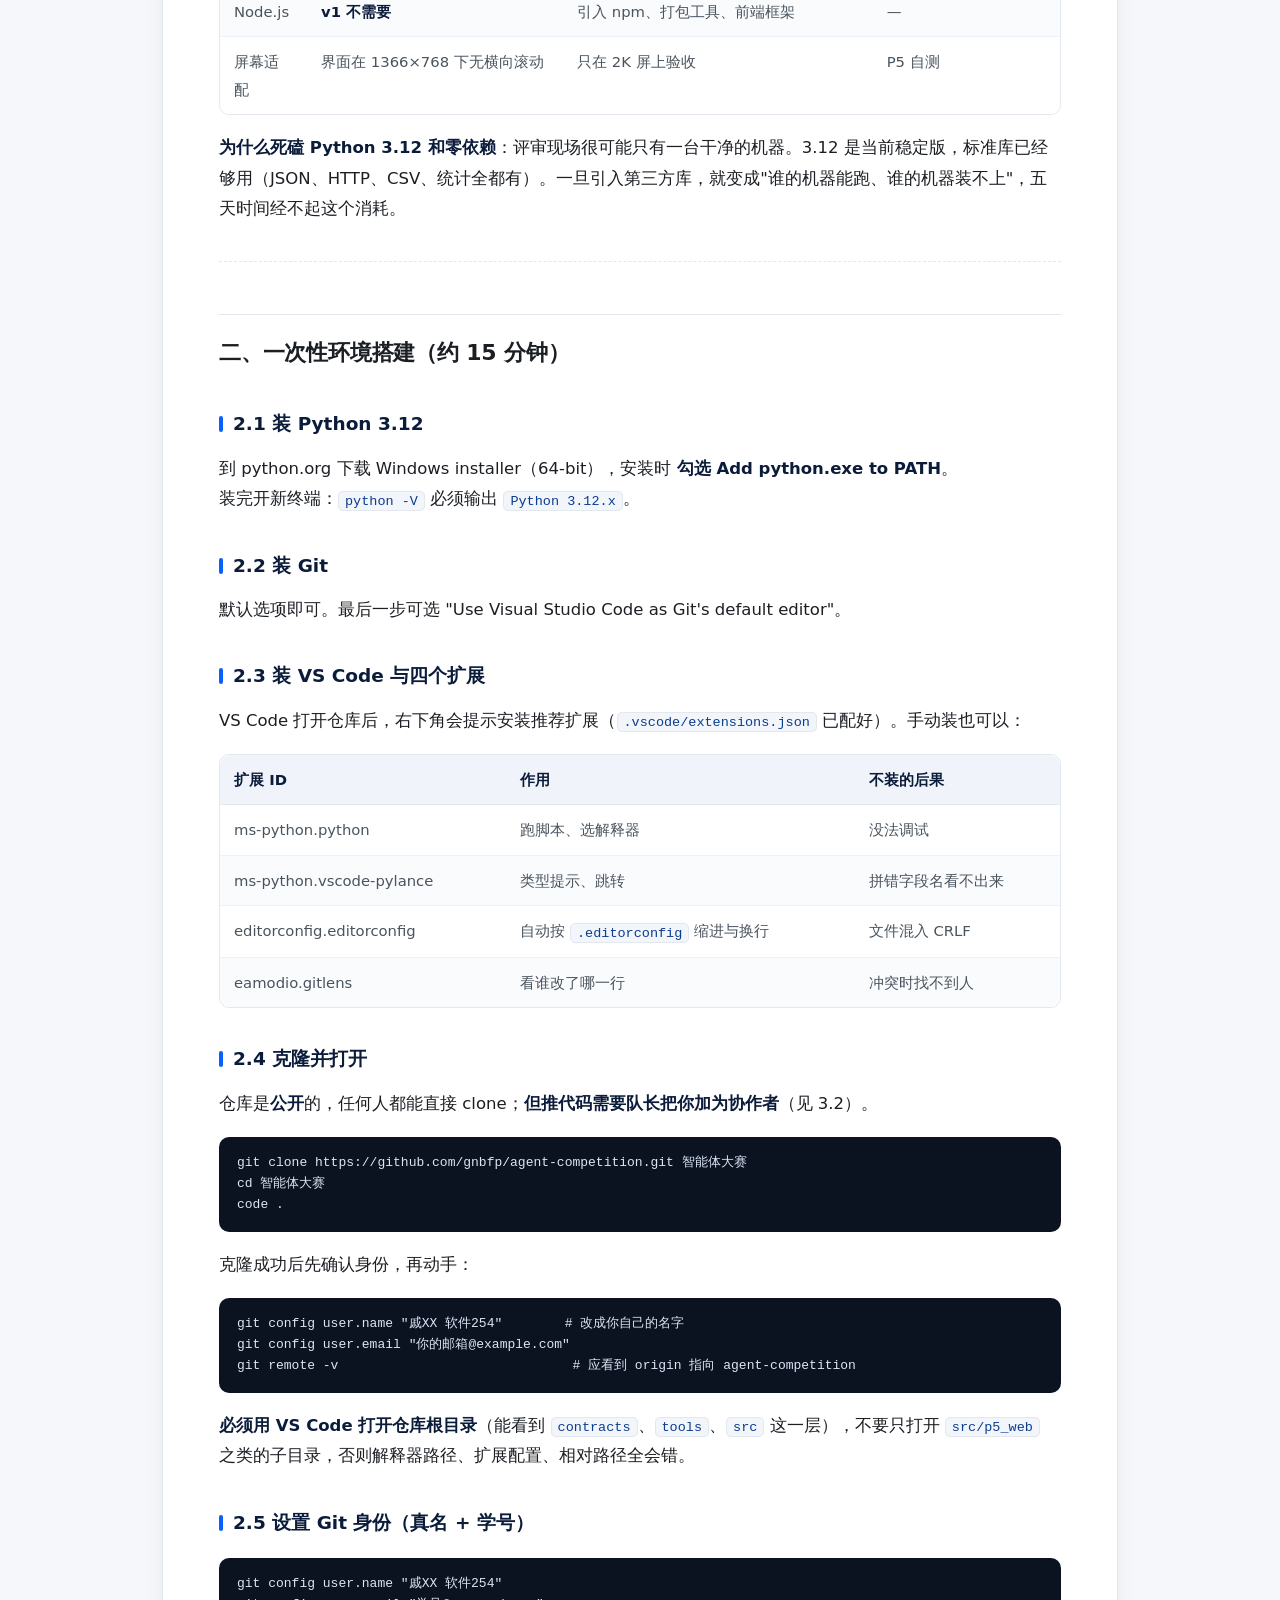
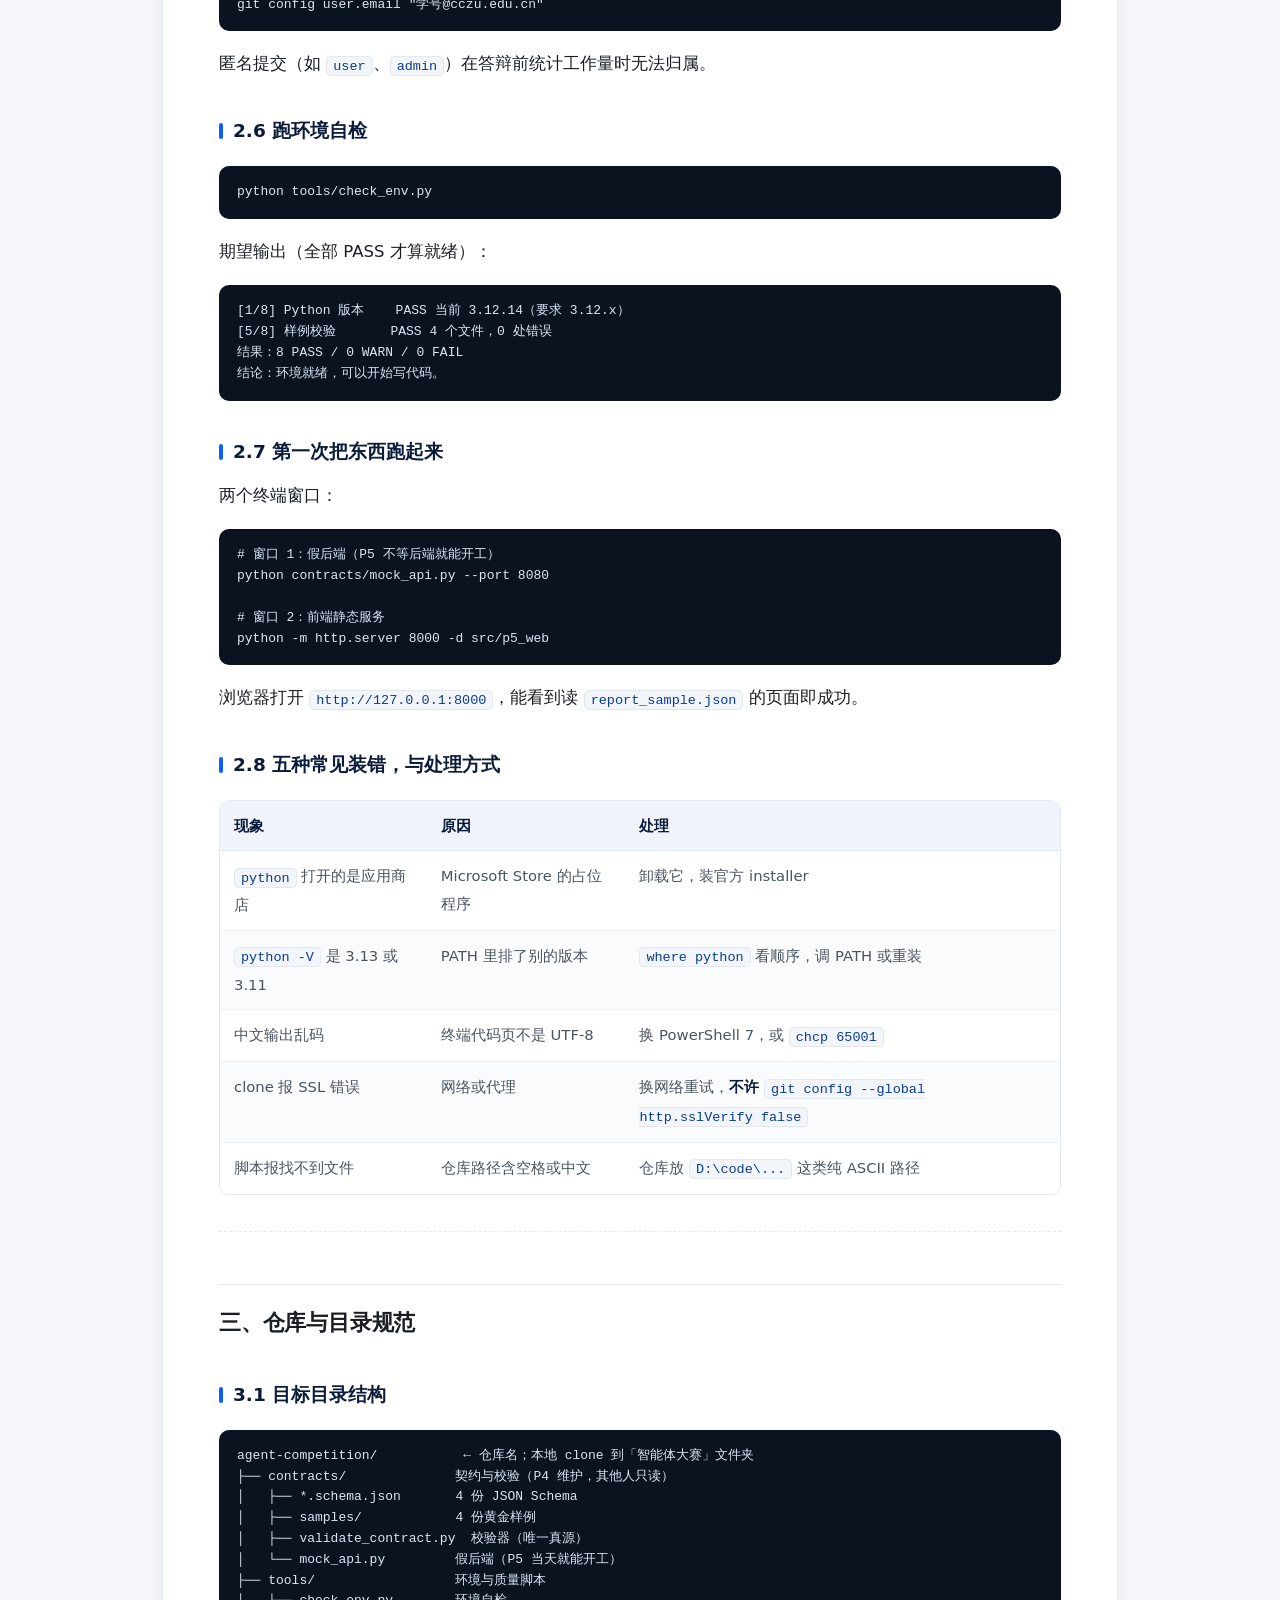
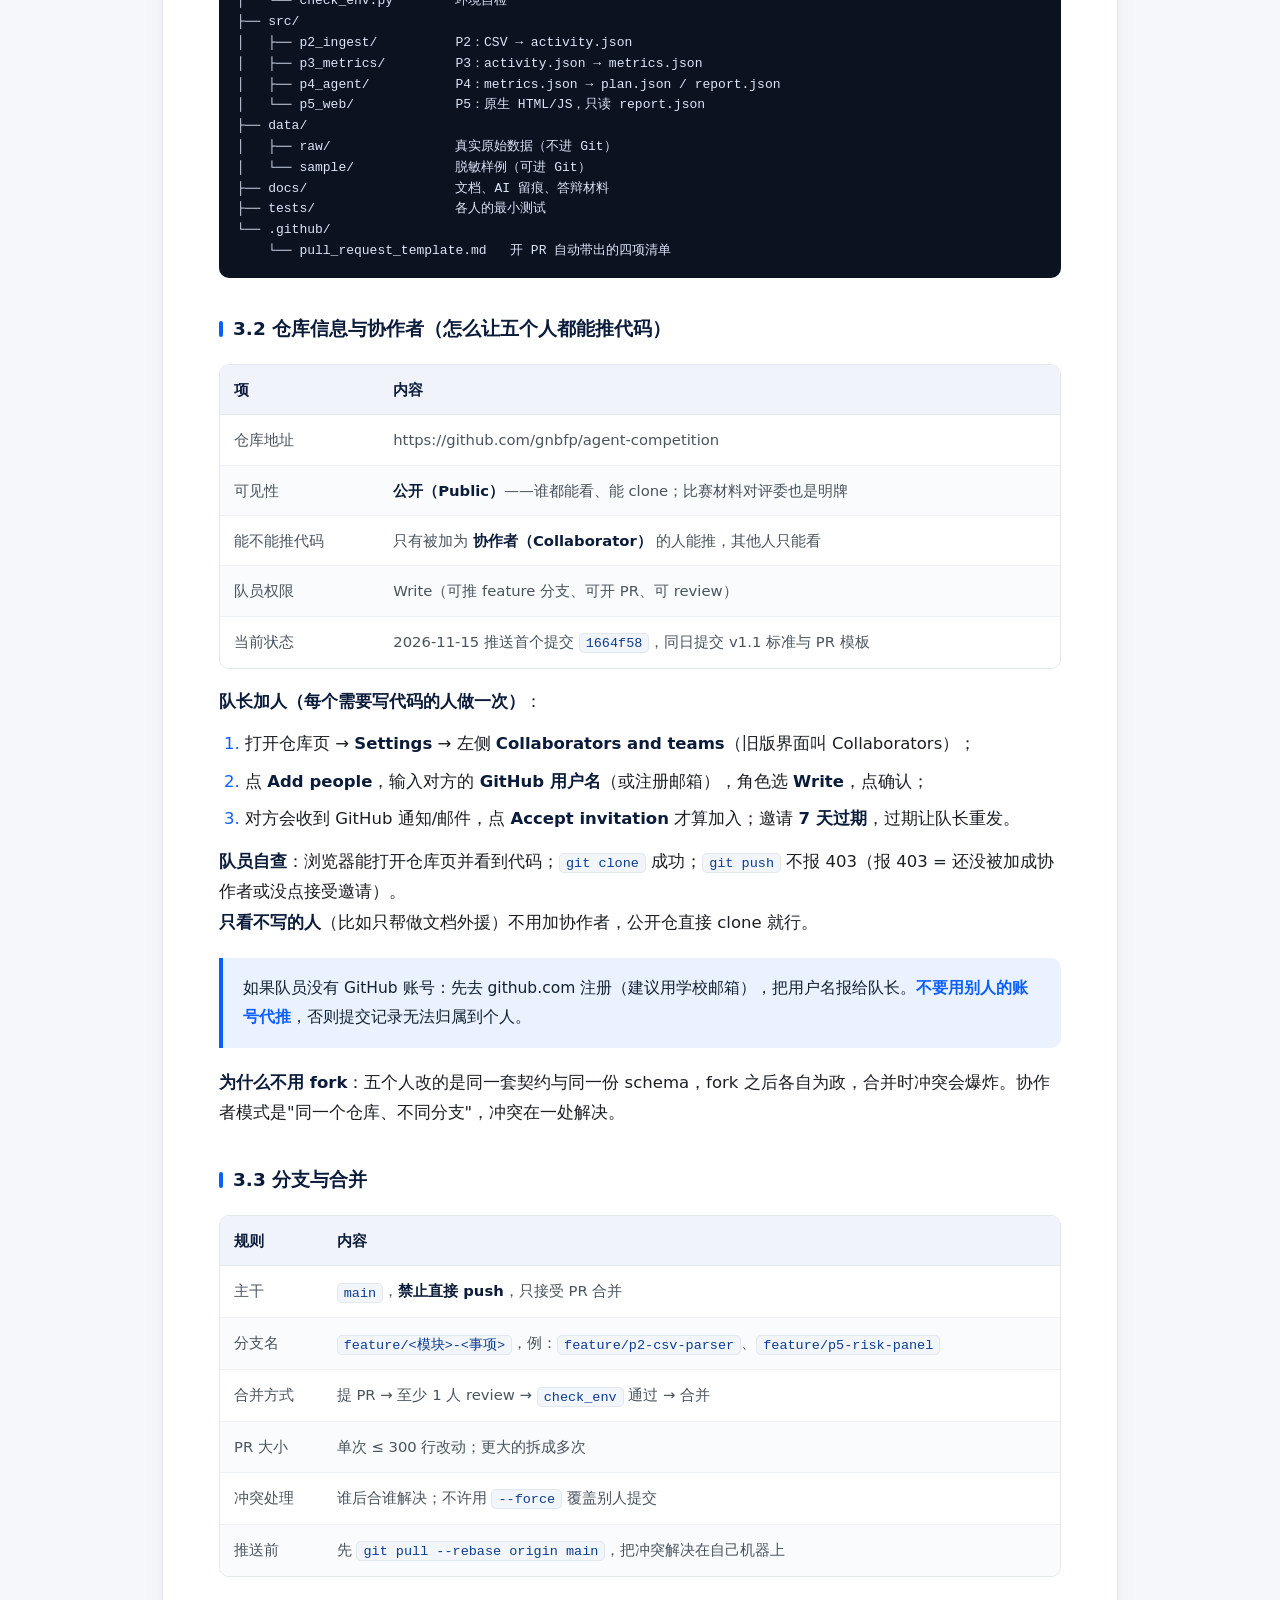
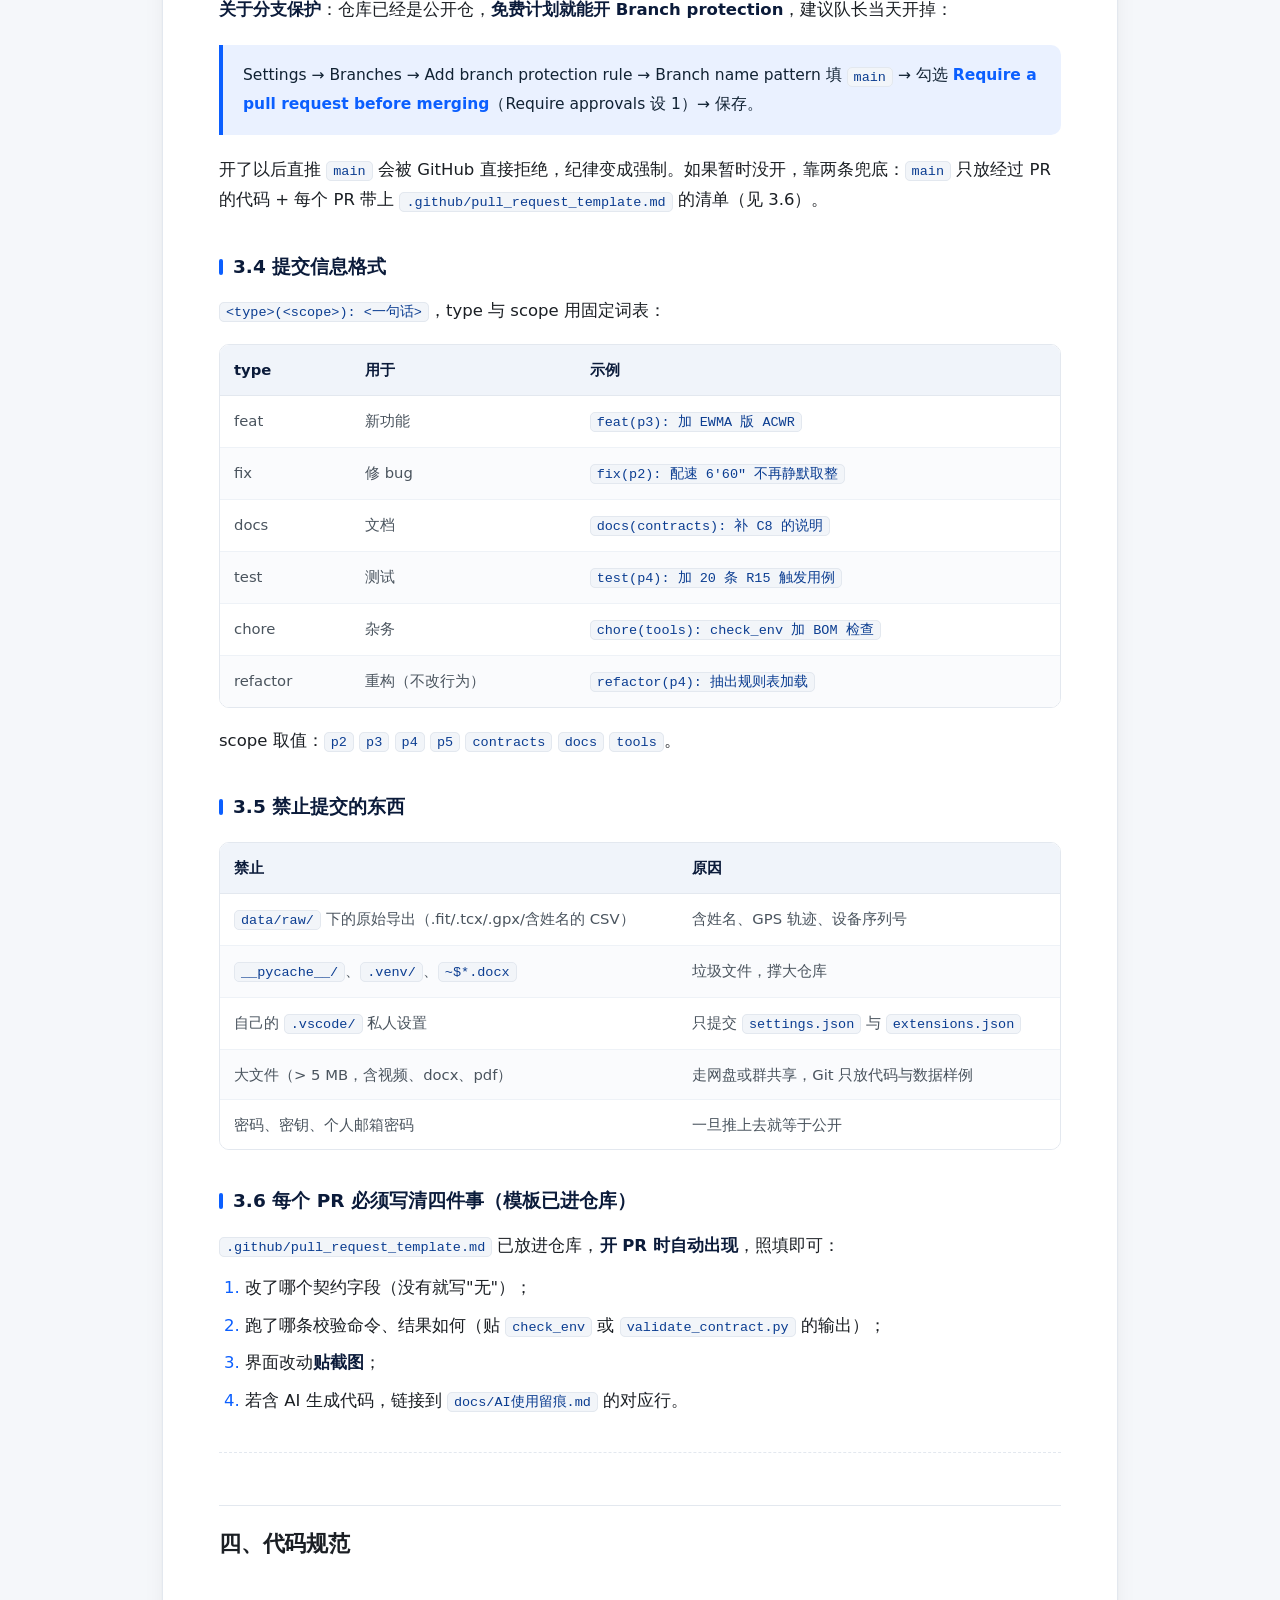
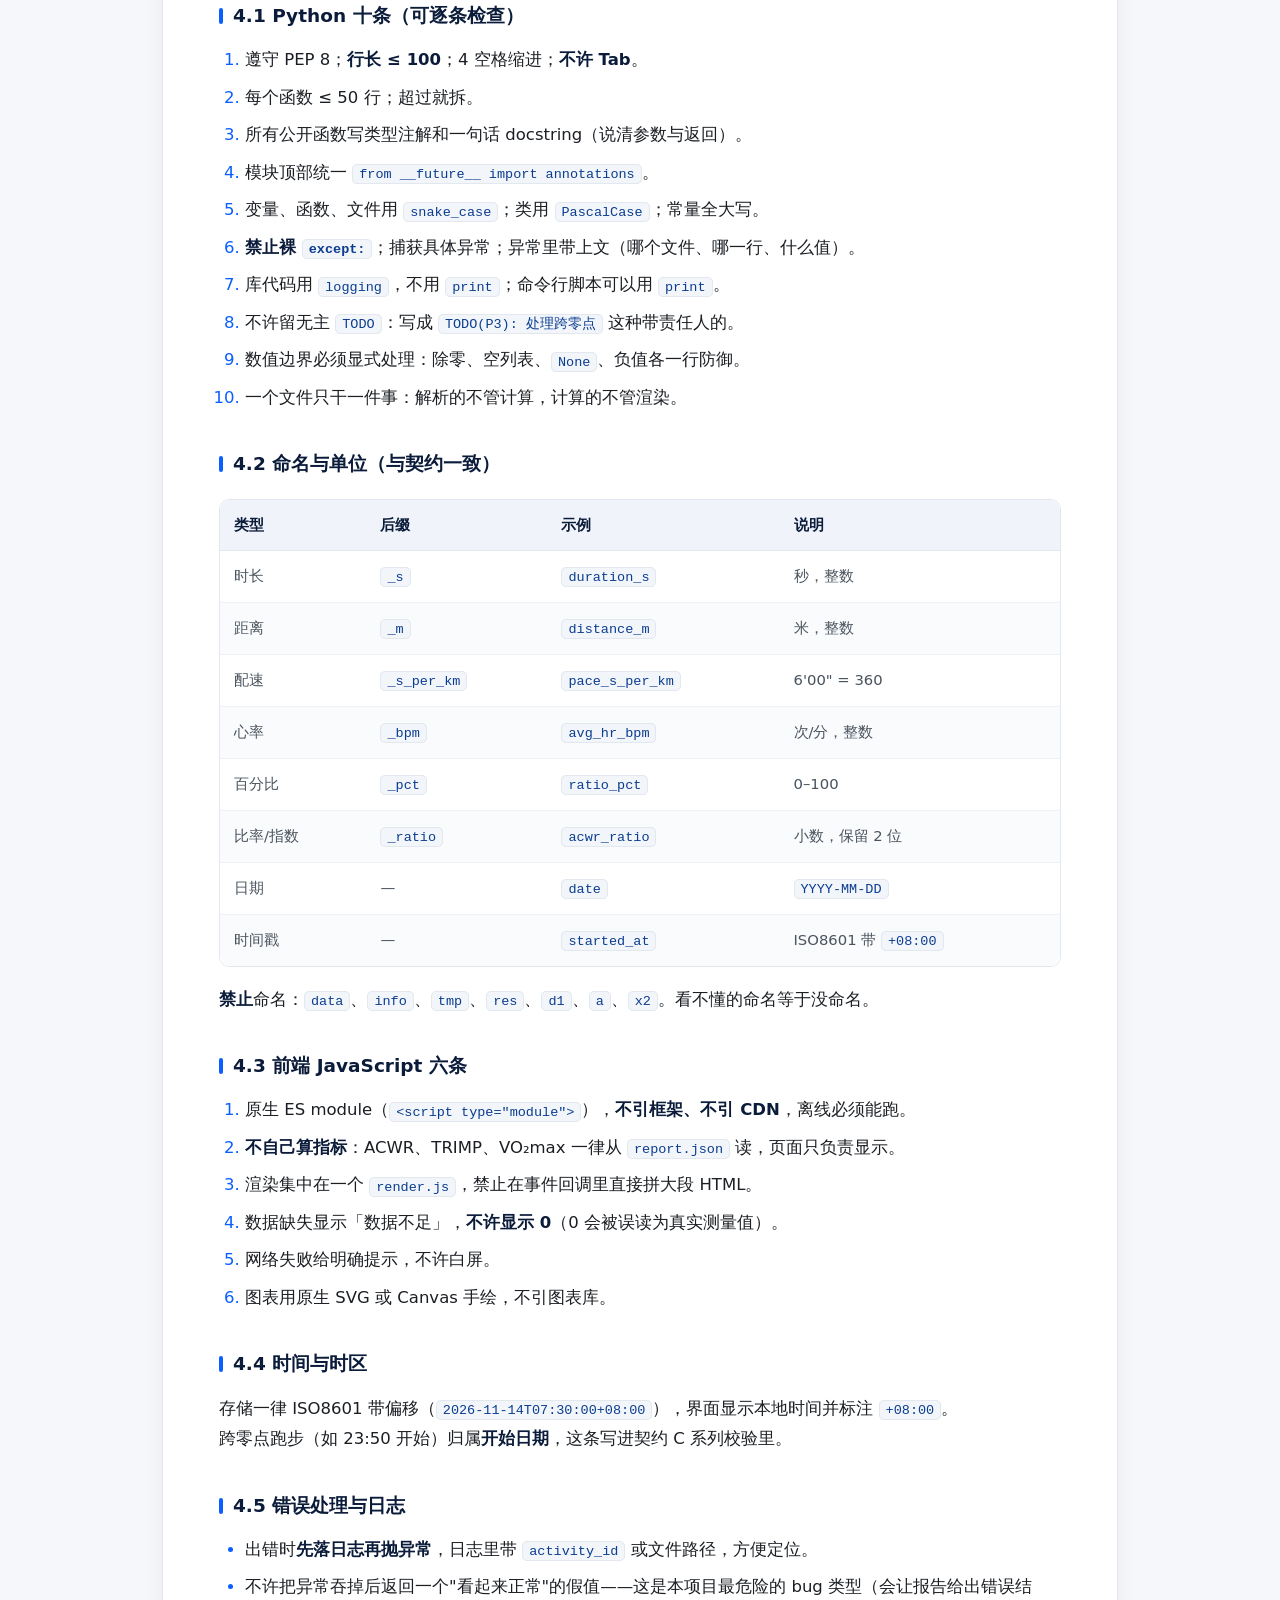
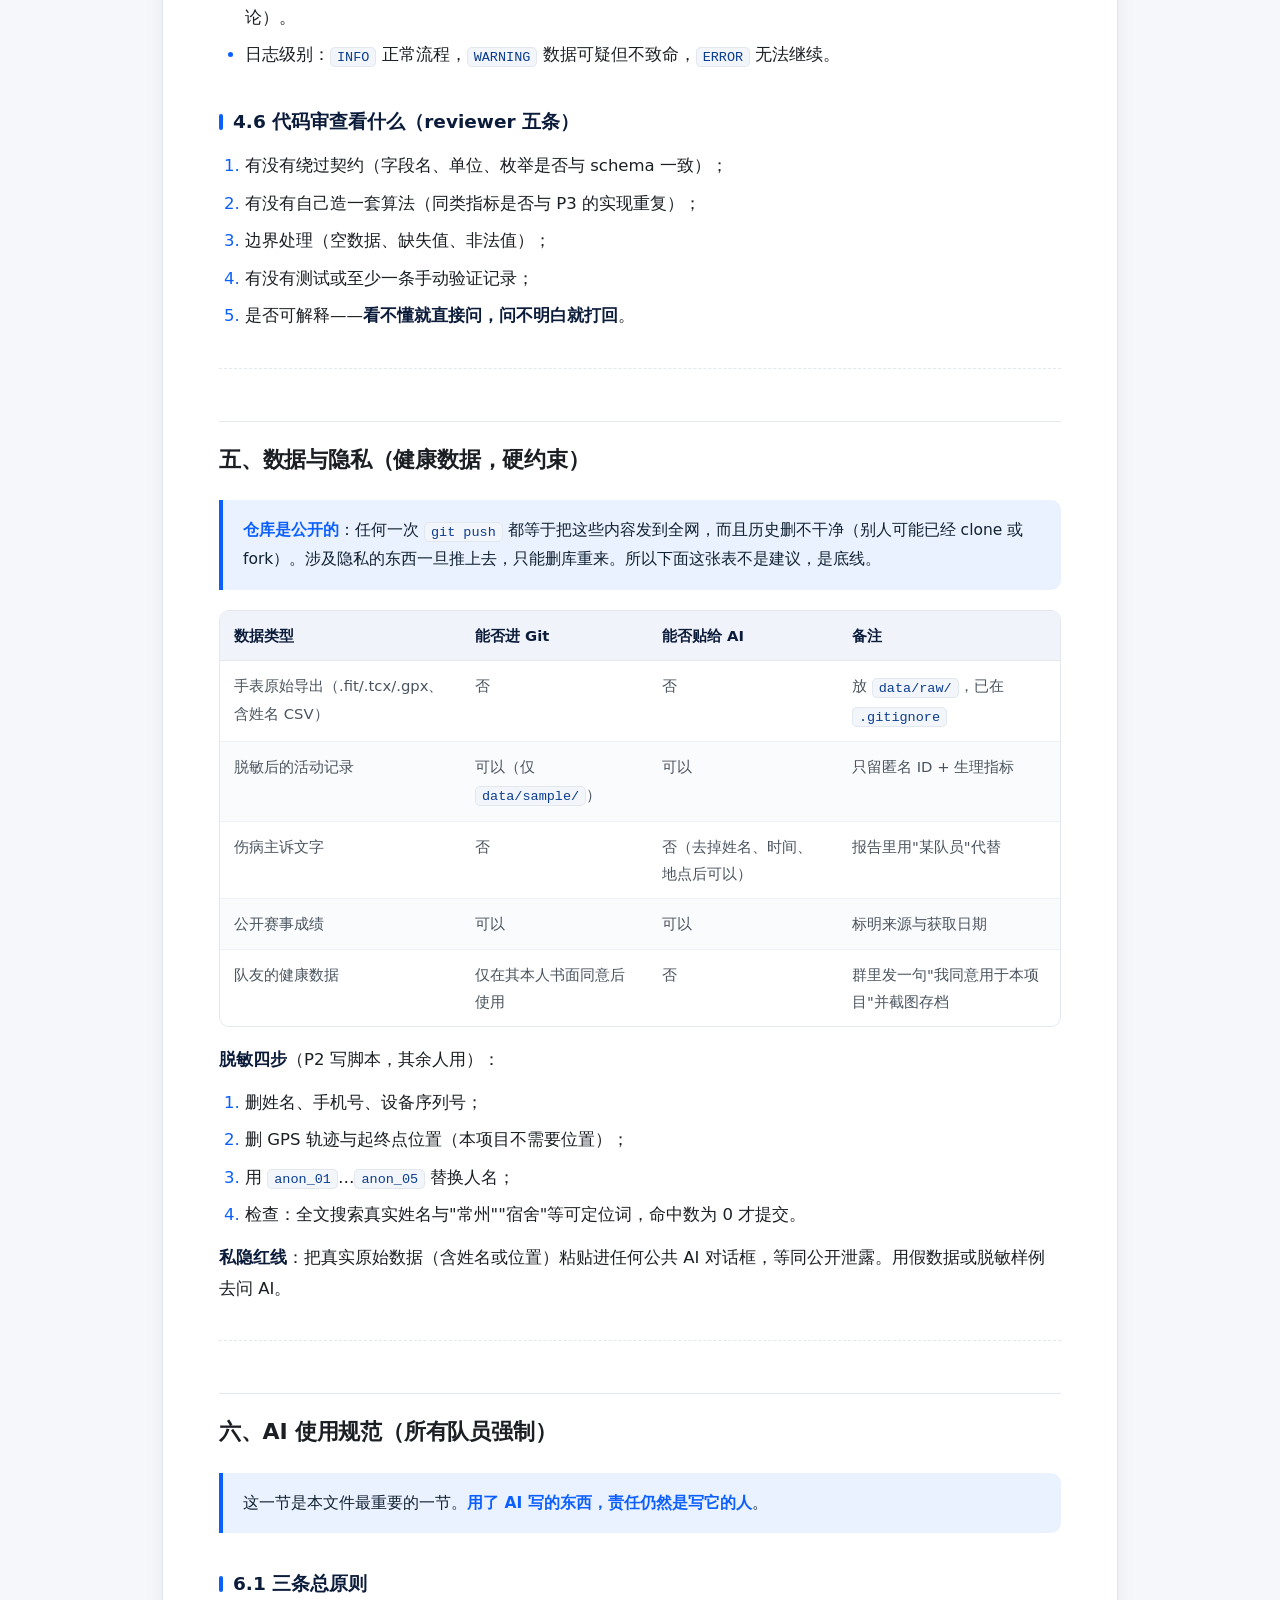
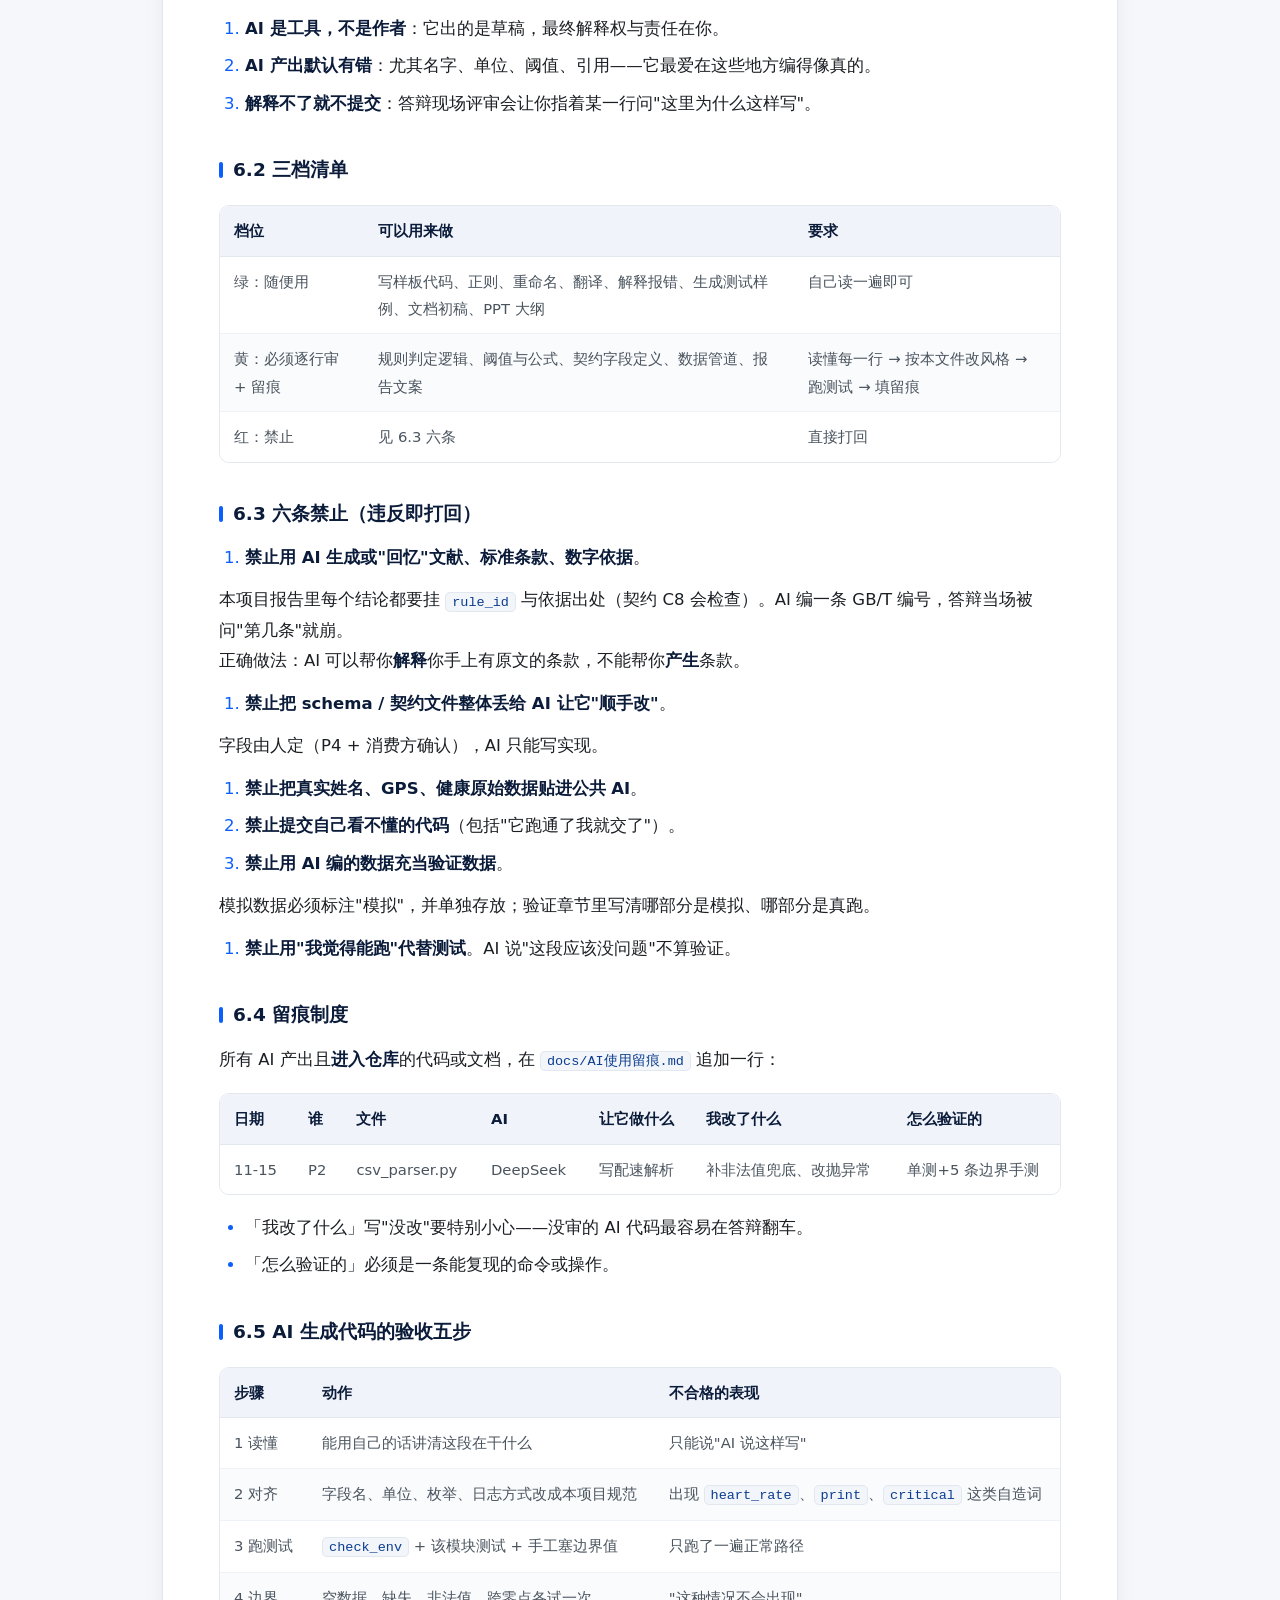
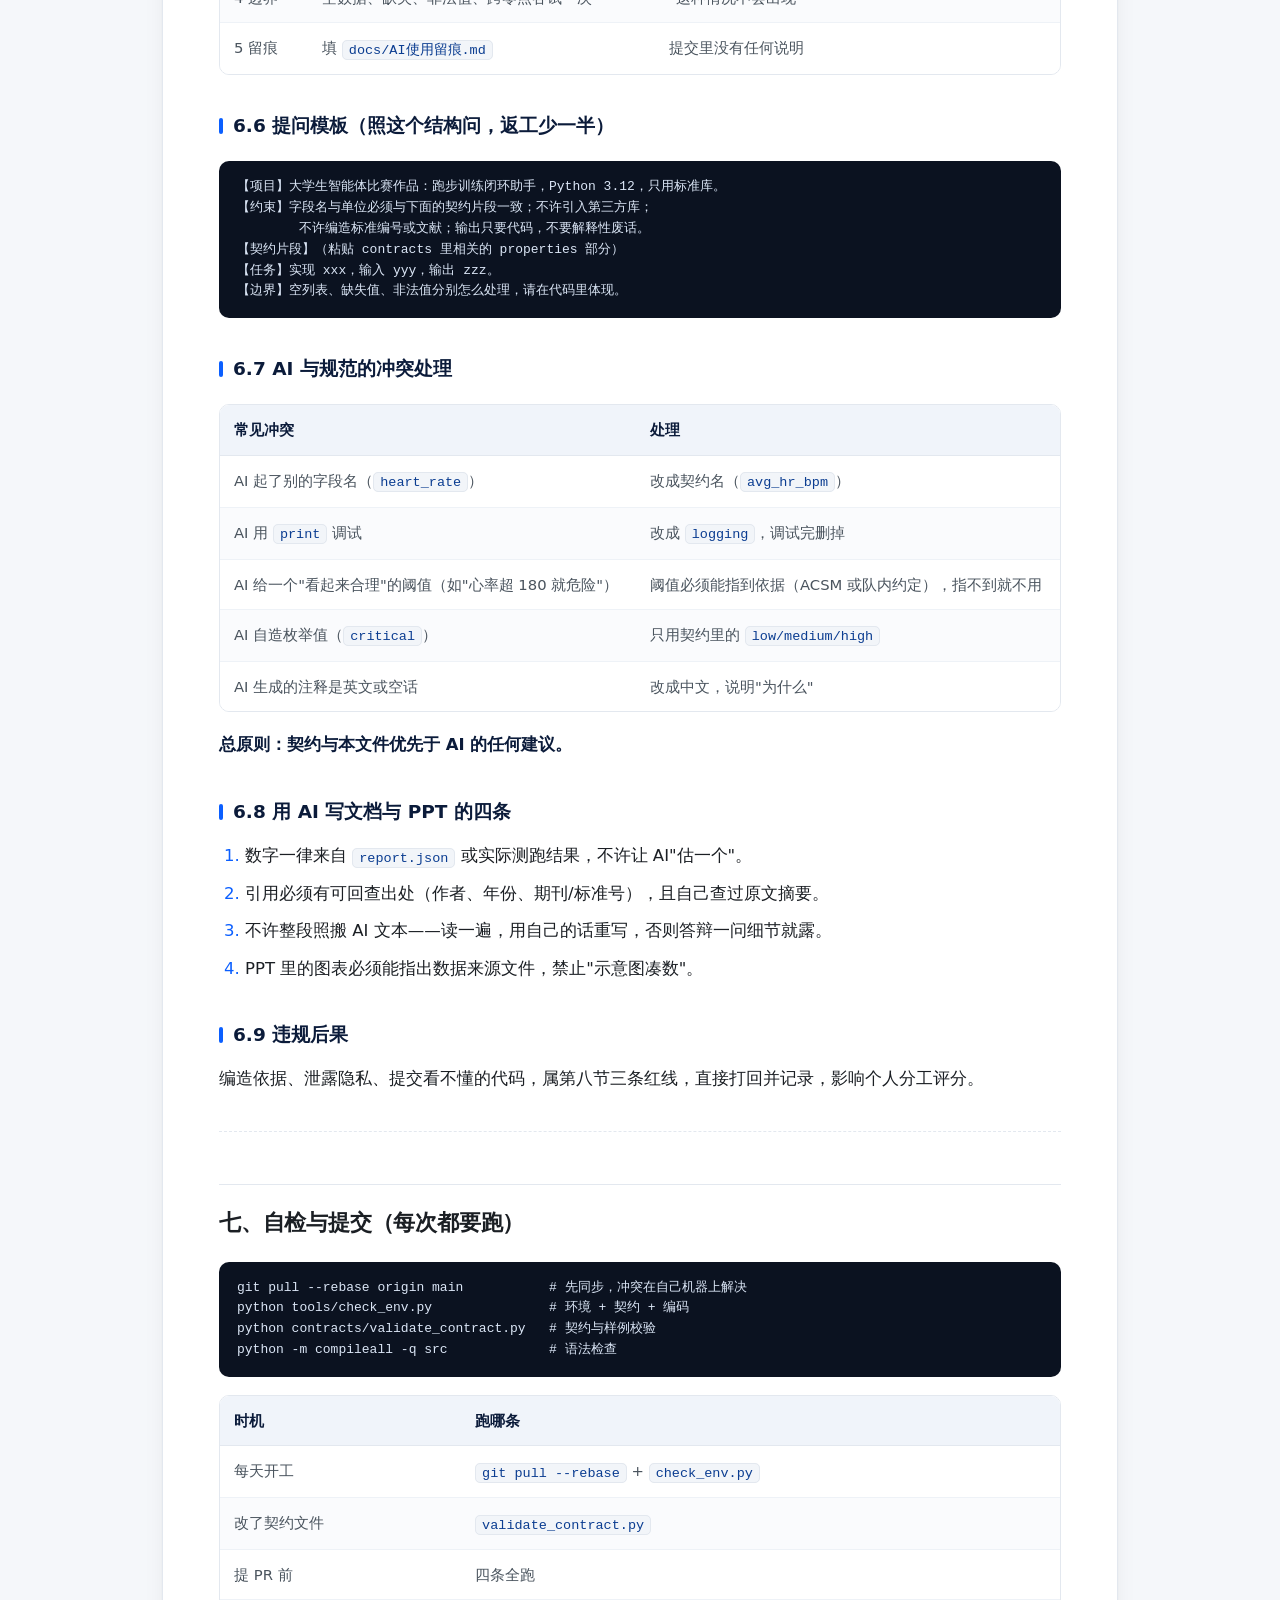
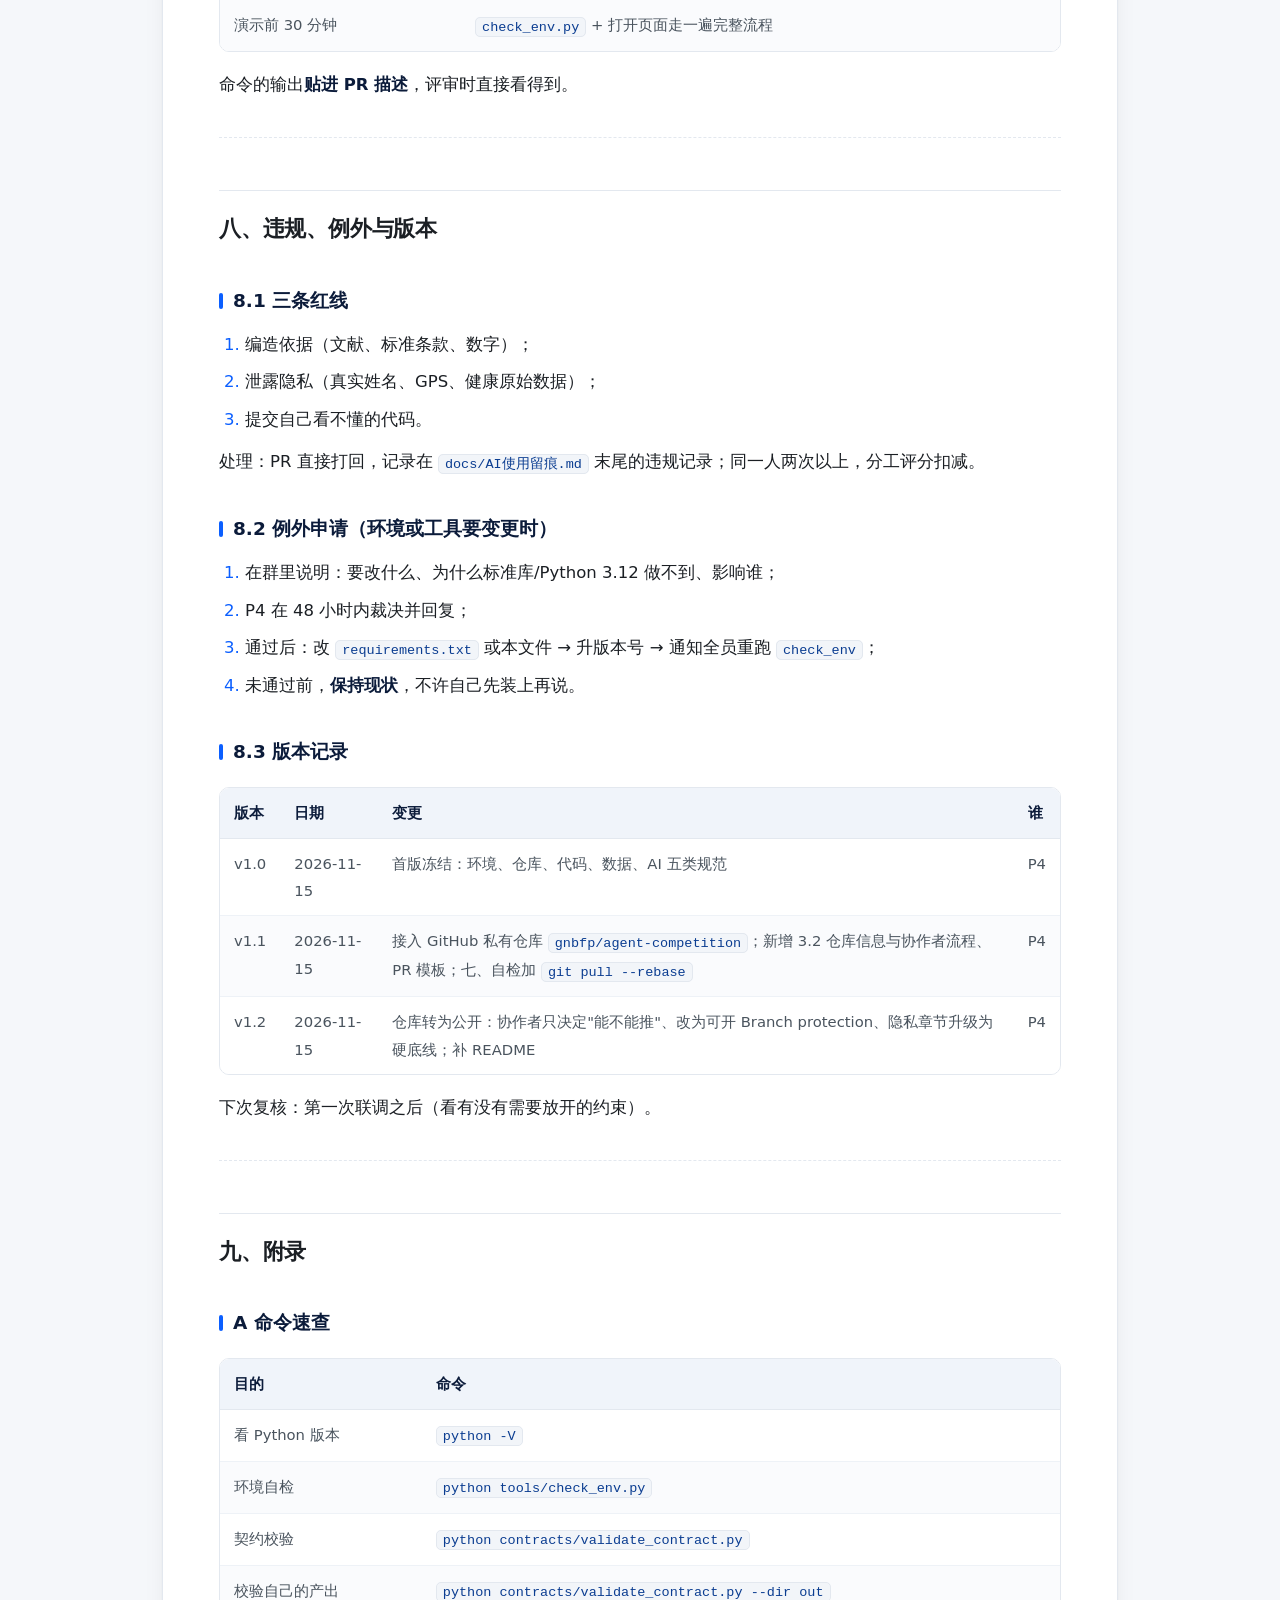
==== commit 6403af41: "docs(repo): 仓库转公开（v1.2）+ 补 README + 清理过期 docx" ====
--- a/团队统一标准与环境要求.html
+++ b/团队统一标准与环境要求.html
@@ -60,7 +60,7 @@
 <body>
 <div class="wrap"><article class="card">
 <h1 id="团队统一标准与环境要求">团队统一标准与环境要求</h1>
-<blockquote>项目：运动生理闭环智能体（赛道三）· 5 人组 · 适用对象：P1–P5 全体成员<br>版本：v1.1（2026-11-15）· 维护人：P4 · 修改须走第八节流程<br>仓库：https://github.com/gnbfp/agent-competition （私有，队员以协作者身份加入）<br>适用范围：写代码、写文档、查资料、做 PPT——<strong>使用 AI 时同样适用，不因为是 AI 写的就豁免</strong></blockquote>
+<blockquote>项目：运动生理闭环智能体（赛道三）· 5 人组 · 适用对象：P1–P5 全体成员<br>版本：v1.2（2026-11-15）· 维护人：P4 · 修改须走第八节流程<br>仓库：https://github.com/gnbfp/agent-competition （<strong>公开仓库</strong>：谁都能看、都能 clone；要推送代码才需要协作者权限）<br>适用范围：写代码、写文档、查资料、做 PPT——<strong>使用 AI 时同样适用，不因为是 AI 写的就豁免</strong></blockquote>
 <p>一句话：<strong>环境一样、契约一样、AI 用法一样</strong>。三个人写的代码，要能像一个人写的。</p>
 <hr>
 <h2 id="零-这份文档怎么用">零、这份文档怎么用</h2>
@@ -105,10 +105,14 @@
 <tr><td>eamodio.gitlens</td><td>看谁改了哪一行</td><td>冲突时找不到人</td></tr>
 </tbody></table></div>
 <h3 id="2-4-克隆并打开">2.4 克隆并打开</h3>
-<p><strong>前置条件</strong>：队长已经把你的 GitHub 账号加为仓库协作者，并且你点了邮件/通知里的 <strong>Accept invitation</strong>（见 3.2）。没接受邀请时 clone 会报 404，这不是链接错了。</p>
+<p>仓库是<strong>公开</strong>的，任何人都能直接 clone；<strong>但推代码需要队长把你加为协作者</strong>（见 3.2）。</p>
 <pre class="code"><code>git clone https://github.com/gnbfp/agent-competition.git 智能体大赛
 cd 智能体大赛
 code .</code></pre>
+<p>克隆成功后先确认身份，再动手：</p>
+<pre class="code"><code>git config user.name "戚XX 软件254"        # 改成你自己的名字
+git config user.email "你的邮箱@example.com"
+git remote -v                              # 应看到 origin 指向 agent-competition</code></pre>
 <p><strong>必须用 VS Code 打开仓库根目录</strong>（能看到 <code>contracts</code>、<code>tools</code>、<code>src</code> 这一层），不要只打开 <code>src/p5_web</code> 之类的子目录，否则解释器路径、扩展配置、相对路径全会错。</p>
 <h3 id="2-5-设置-Git-身份-真名-学号">2.5 设置 Git 身份（真名 + 学号）</h3>
 <pre class="code"><code>git config user.name "戚XX 软件254"
@@ -167,19 +171,19 @@
 <thead><tr><th>项</th><th>内容</th></tr></thead>
 <tbody>
 <tr><td>仓库地址</td><td>https://github.com/gnbfp/agent-competition</td></tr>
-<tr><td>可见性</td><td>私有（Private）——比赛材料不公开</td></tr>
-<tr><td>协作方式</td><td><strong>把队员加为仓库协作者（Collaborator），各自直接 clone 同一个仓库</strong>，不用各建 fork</td></tr>
+<tr><td>可见性</td><td><strong>公开（Public）</strong>——谁都能看、能 clone；比赛材料对评委也是明牌</td></tr>
+<tr><td>能不能推代码</td><td>只有被加为 <strong>协作者（Collaborator）</strong> 的人能推，其他人只能看</td></tr>
 <tr><td>队员权限</td><td>Write（可推 feature 分支、可开 PR、可 review）</td></tr>
-<tr><td>当前状态</td><td>2026-11-15 已推送首个提交 <code>1664f58</code>（54 个文件）</td></tr>
-</tbody></table></div>
-<p><strong>队长加人（每个队员做一次）</strong>：</p>
+<tr><td>当前状态</td><td>2026-11-15 推送首个提交 <code>1664f58</code>，同日提交 v1.1 标准与 PR 模板</td></tr>
+</tbody></table></div>
+<p><strong>队长加人（每个需要写代码的人做一次）</strong>：</p>
 <ol>
 <li>打开仓库页 → <strong>Settings</strong> → 左侧 <strong>Collaborators and teams</strong>（旧版界面叫 Collaborators）；</li>
 <li>点 <strong>Add people</strong>，输入对方的 <strong>GitHub 用户名</strong>（或注册邮箱），角色选 <strong>Write</strong>，点确认；</li>
 <li>对方会收到 GitHub 通知/邮件，点 <strong>Accept invitation</strong> 才算加入；邀请 <strong>7 天过期</strong>，过期让队长重发。</li>
 </ol>
-<p><strong>队员接受后自查</strong>：浏览器能打开 https://github.com/gnbfp/agent-competition 并看到代码；<code>git clone</code> 不再 404。<br><strong>没接受邀请时 clone 报 404 是正常的</strong>——私有仓库对非成员一律返回 404，不是链接写错。</p>
-<blockquote>如果队员没有 GitHub 账号：先去 github.com 注册（用学校邮箱），把用户名报给队长。<strong>不要用别人的账号代推</strong>，否则提交记录无法归属到个人。</blockquote>
+<p><strong>队员自查</strong>：浏览器能打开仓库页并看到代码；<code>git clone</code> 成功；<code>git push</code> 不报 403（报 403 = 还没被加成协作者或没点接受邀请）。<br><strong>只看不写的人</strong>（比如只帮做文档外援）不用加协作者，公开仓直接 clone 就行。</p>
+<blockquote>如果队员没有 GitHub 账号：先去 github.com 注册（建议用学校邮箱），把用户名报给队长。<strong>不要用别人的账号代推</strong>，否则提交记录无法归属到个人。</blockquote>
 <p><strong>为什么不用 fork</strong>：五个人改的是同一套契约与同一份 schema，fork 之后各自为政，合并时冲突会爆炸。协作者模式是"同一个仓库、不同分支"，冲突在一处解决。</p>
 <h3 id="3-3-分支与合并">3.3 分支与合并</h3>
 <div class="table-wrap"><table>
@@ -192,11 +196,9 @@
 <tr><td>冲突处理</td><td>谁后合谁解决；不许用 <code>--force</code> 覆盖别人提交</td></tr>
 <tr><td>推送前</td><td>先 <code>git pull --rebase origin main</code>，把冲突解决在自己机器上</td></tr>
 </tbody></table></div>
-<p><strong>关于分支保护</strong>：私有仓库在免费计划下开不了 Branch protection，所以"不直推 main"靠两条兜底：</p>
-<ol>
-<li><code>main</code> 只放经过 PR 的代码，直推的提交会在站会上被点名；</li>
-<li>每个 PR 自动带上 <code>.github/pull_request_template.md</code> 的四项清单（见 3.6），审的人按清单打勾。</li>
-</ol>
+<p><strong>关于分支保护</strong>：仓库已经是公开仓，<strong>免费计划就能开 Branch protection</strong>，建议队长当天开掉：</p>
+<blockquote>Settings → Branches → Add branch protection rule → Branch name pattern 填 <code>main</code> → 勾选 <strong>Require a pull request before merging</strong>（Require approvals 设 1）→ 保存。</blockquote>
+<p>开了以后直推 <code>main</code> 会被 GitHub 直接拒绝，纪律变成强制。如果暂时没开，靠两条兜底：<code>main</code> 只放经过 PR 的代码 + 每个 PR 带上 <code>.github/pull_request_template.md</code> 的清单（见 3.6）。</p>
 <h3 id="3-4-提交信息格式">3.4 提交信息格式</h3>
 <p><code>&lt;type&gt;(&lt;scope&gt;): &lt;一句话&gt;</code>，type 与 scope 用固定词表：</p>
 <div class="table-wrap"><table>
@@ -284,6 +286,7 @@
 </ol>
 <hr>
 <h2 id="五-数据与隐私-健康数据-硬约束">五、数据与隐私（健康数据，硬约束）</h2>
+<blockquote><strong>仓库是公开的</strong>：任何一次 <code>git push</code> 都等于把这些内容发到全网，而且历史删不干净（别人可能已经 clone 或 fork）。涉及隐私的东西一旦推上去，只能删库重来。所以下面这张表不是建议，是底线。</blockquote>
 <div class="table-wrap"><table>
 <thead><tr><th>数据类型</th><th>能否进 Git</th><th>能否贴给 AI</th><th>备注</th></tr></thead>
 <tbody>
@@ -421,6 +424,7 @@
 <tbody>
 <tr><td>v1.0</td><td>2026-11-15</td><td>首版冻结：环境、仓库、代码、数据、AI 五类规范</td><td>P4</td></tr>
 <tr><td>v1.1</td><td>2026-11-15</td><td>接入 GitHub 私有仓库 <code>gnbfp/agent-competition</code>；新增 3.2 仓库信息与协作者流程、PR 模板；七、自检加 <code>git pull --rebase</code></td><td>P4</td></tr>
+<tr><td>v1.2</td><td>2026-11-15</td><td>仓库转为公开：协作者只决定"能不能推"、改为可开 Branch protection、隐私章节升级为硬底线；补 README</td><td>P4</td></tr>
 </tbody></table></div>
 <p>下次复核：第一次联调之后（看有没有需要放开的约束）。</p>
 <hr>
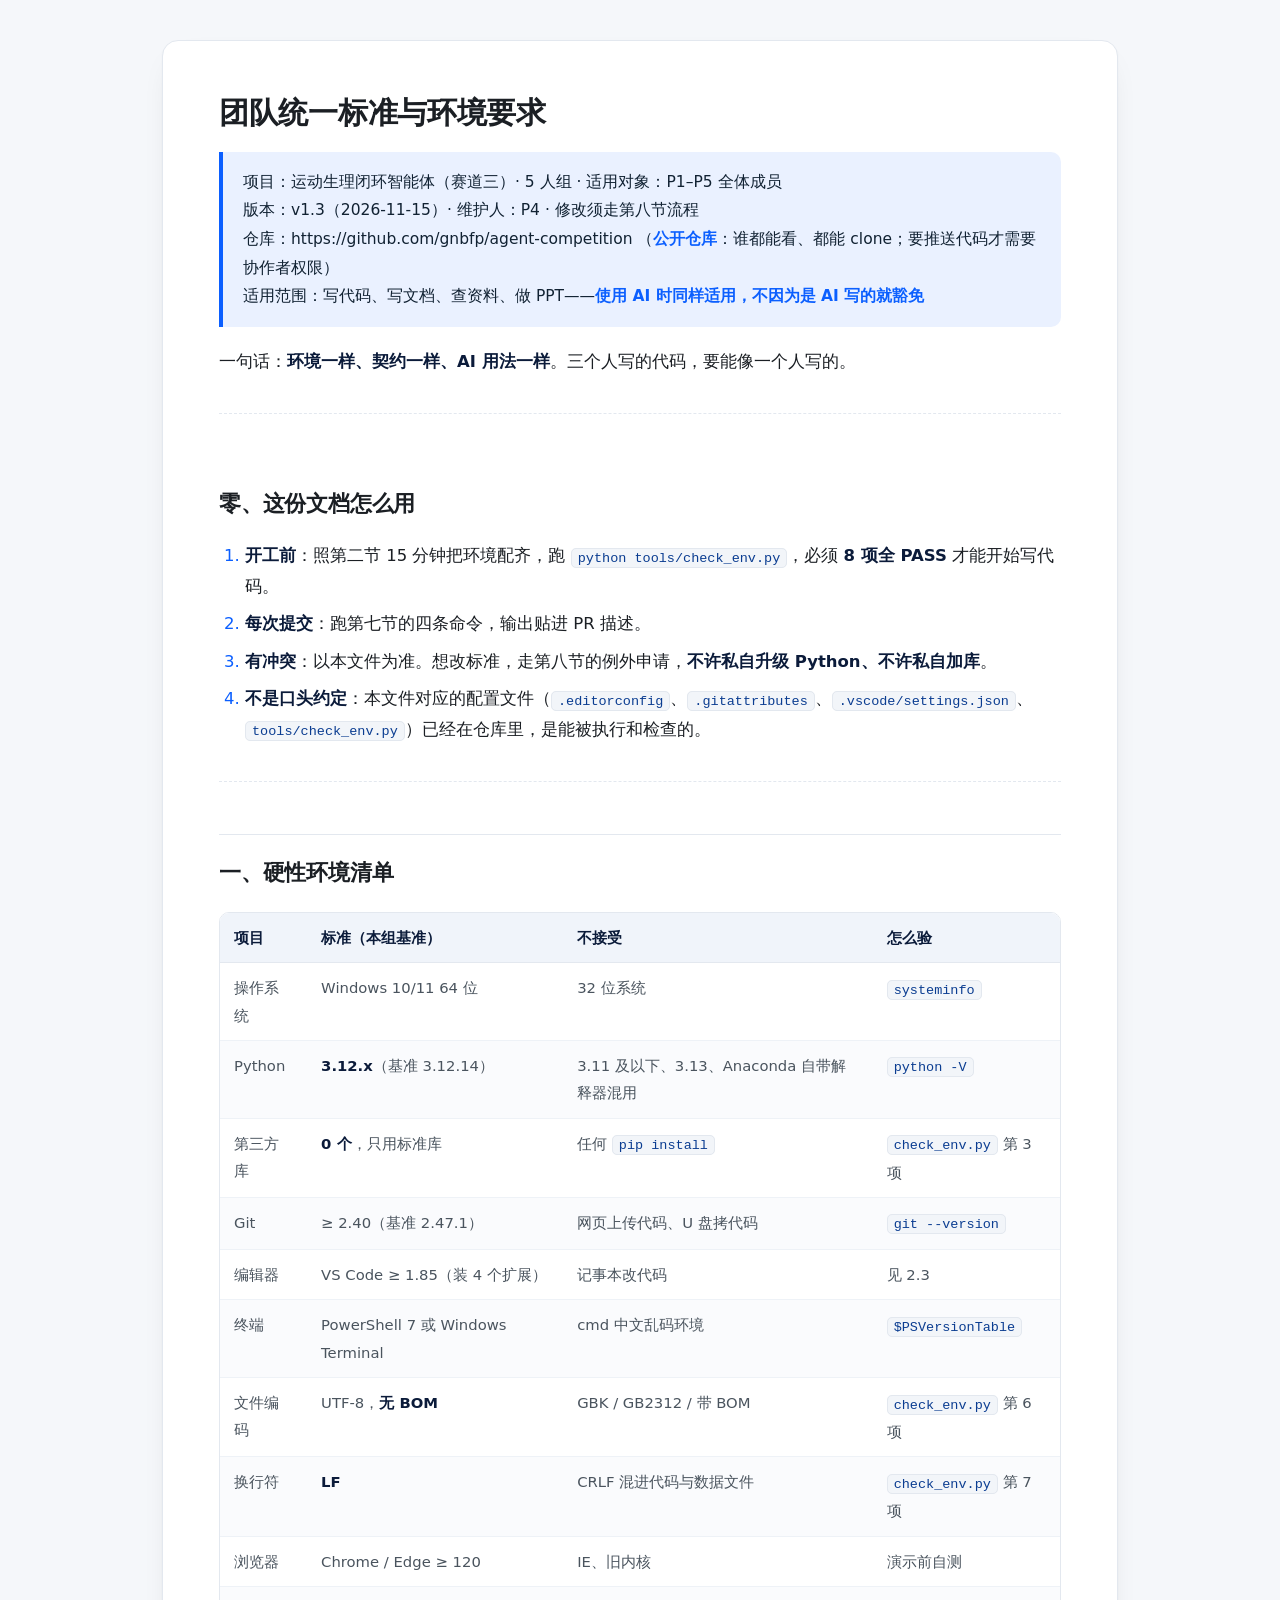
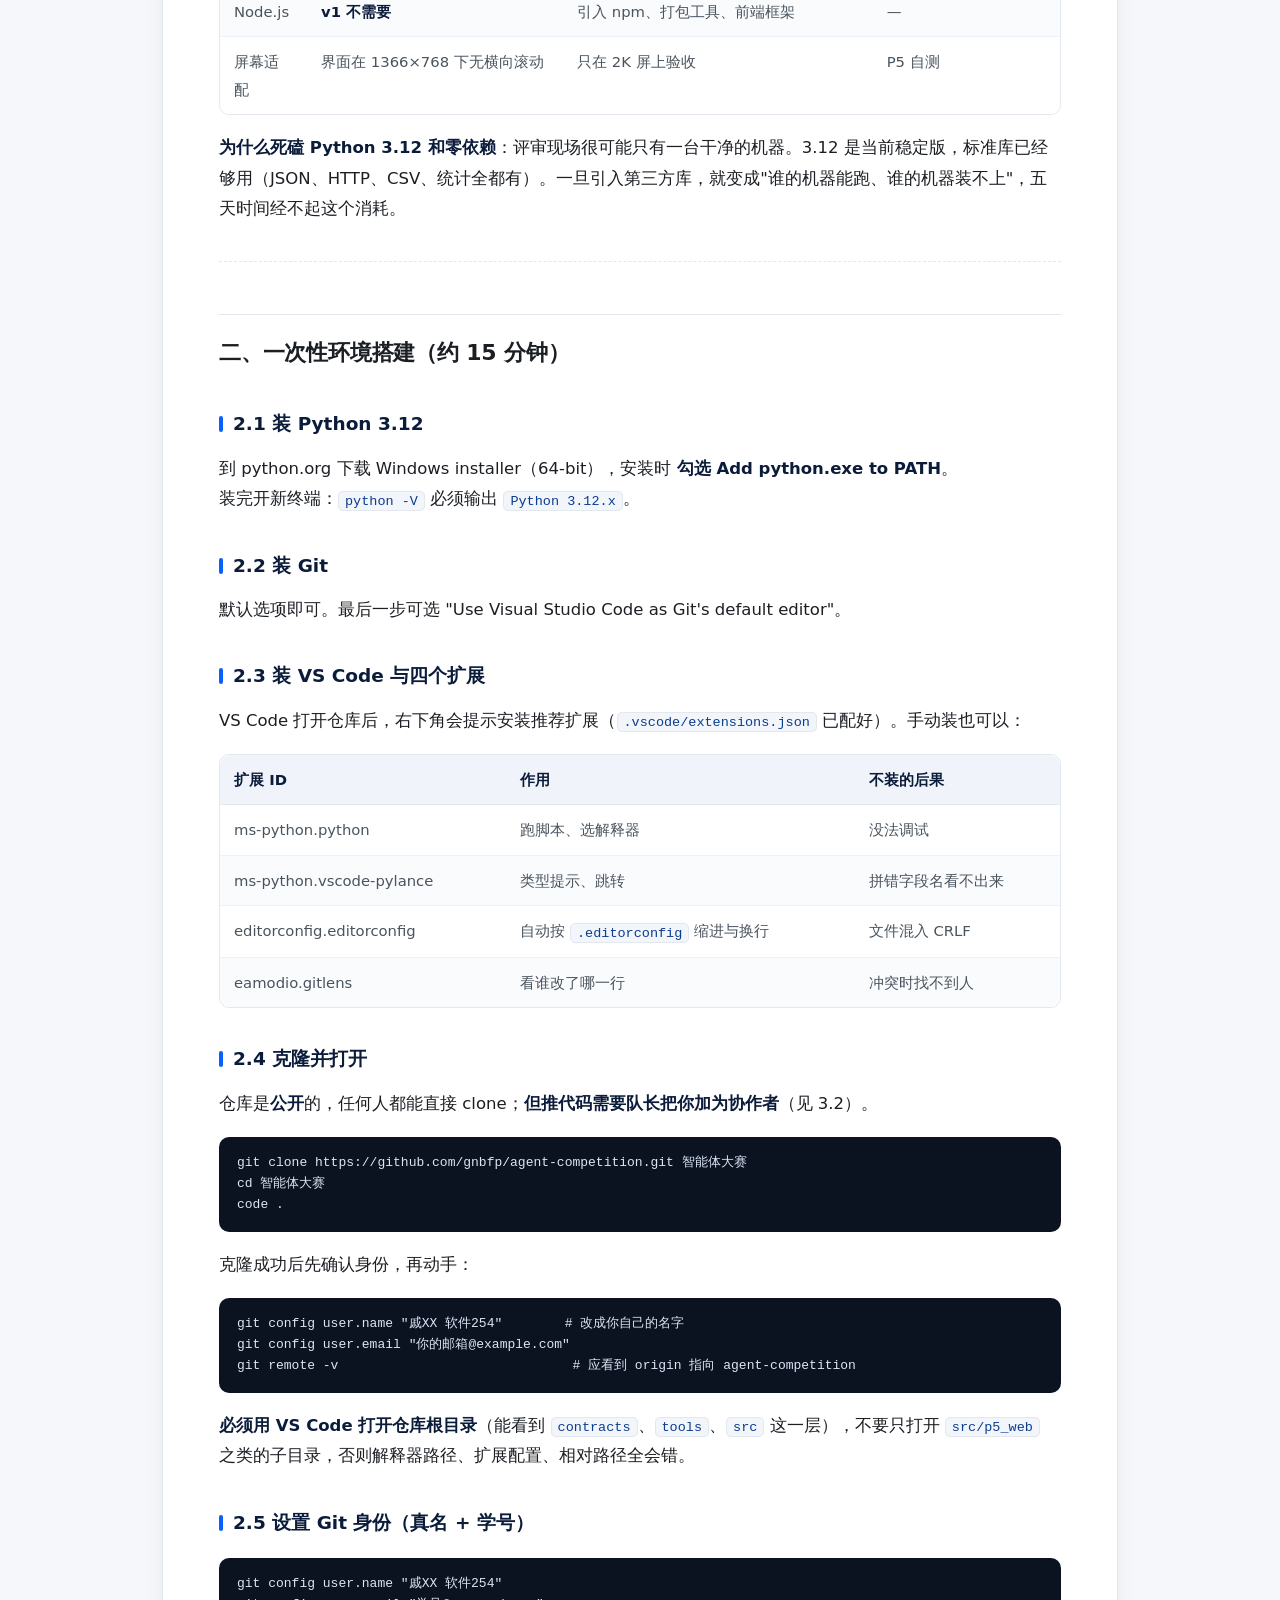
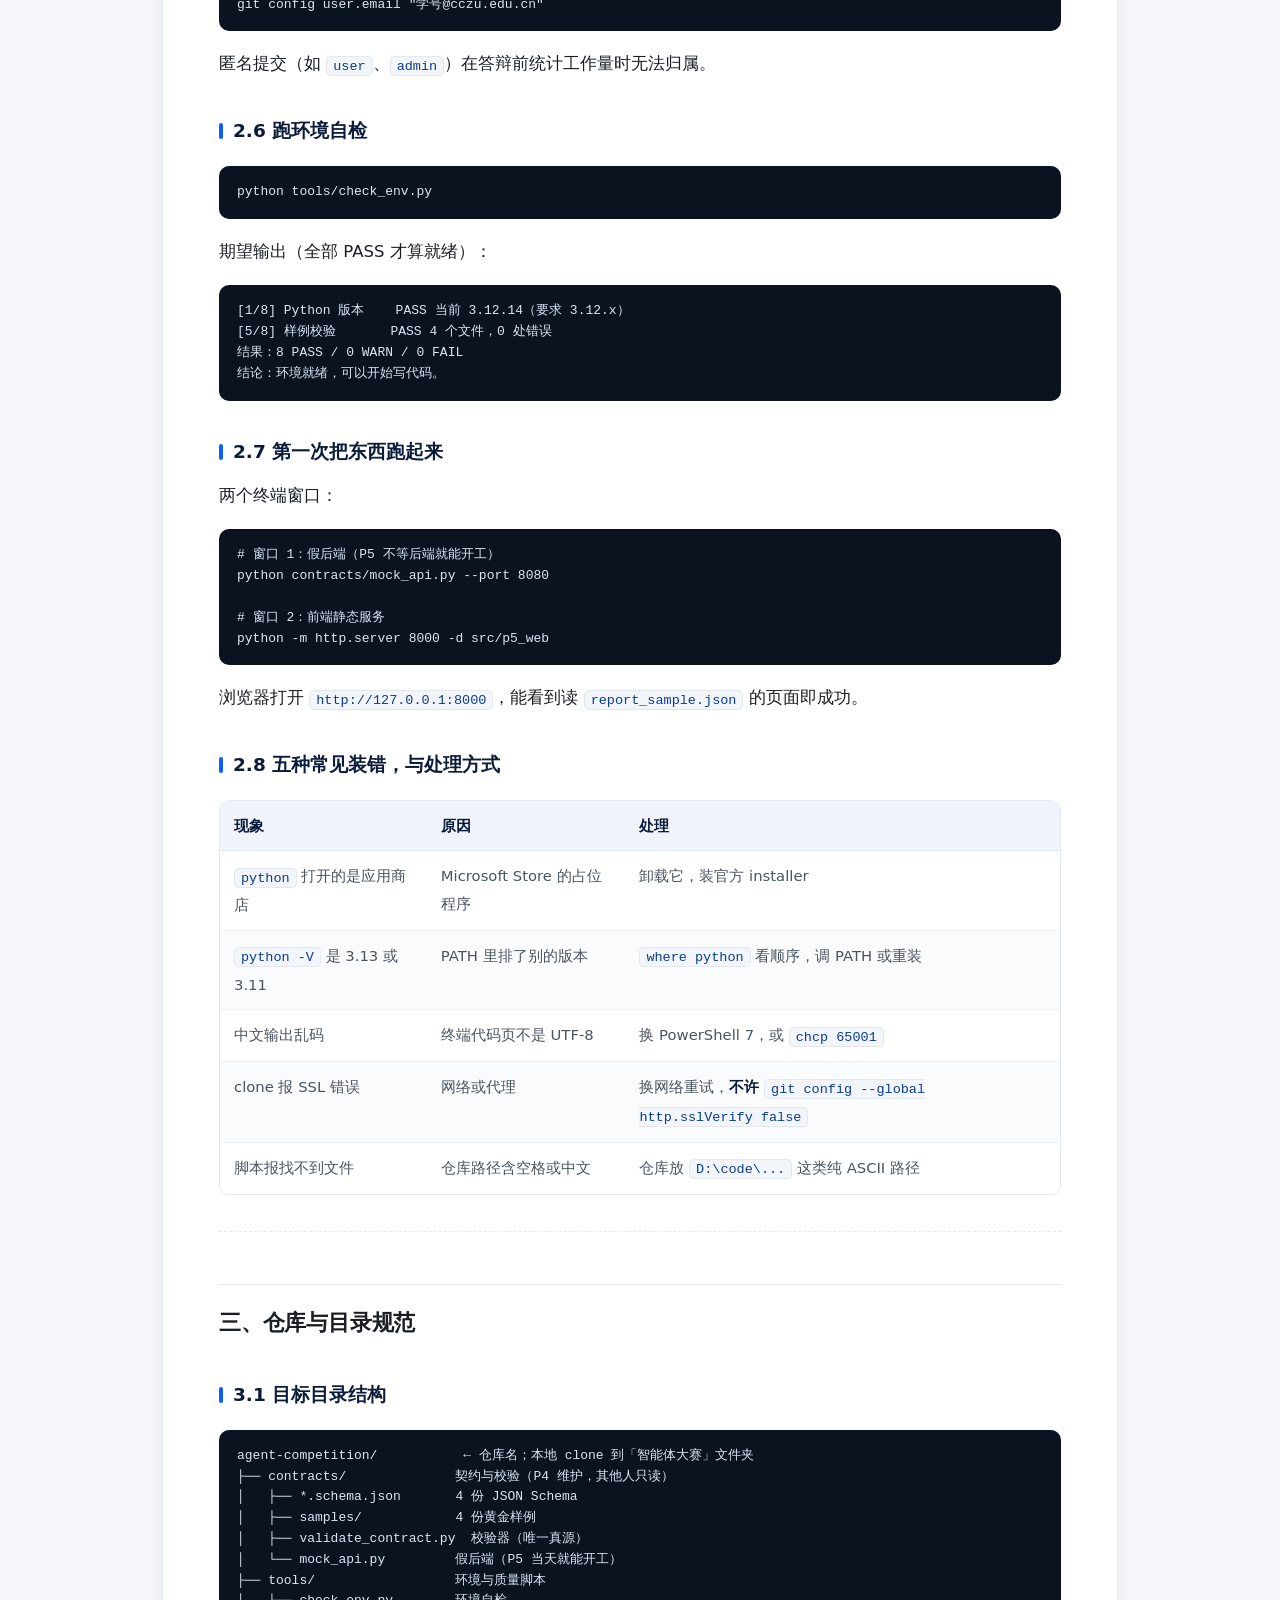
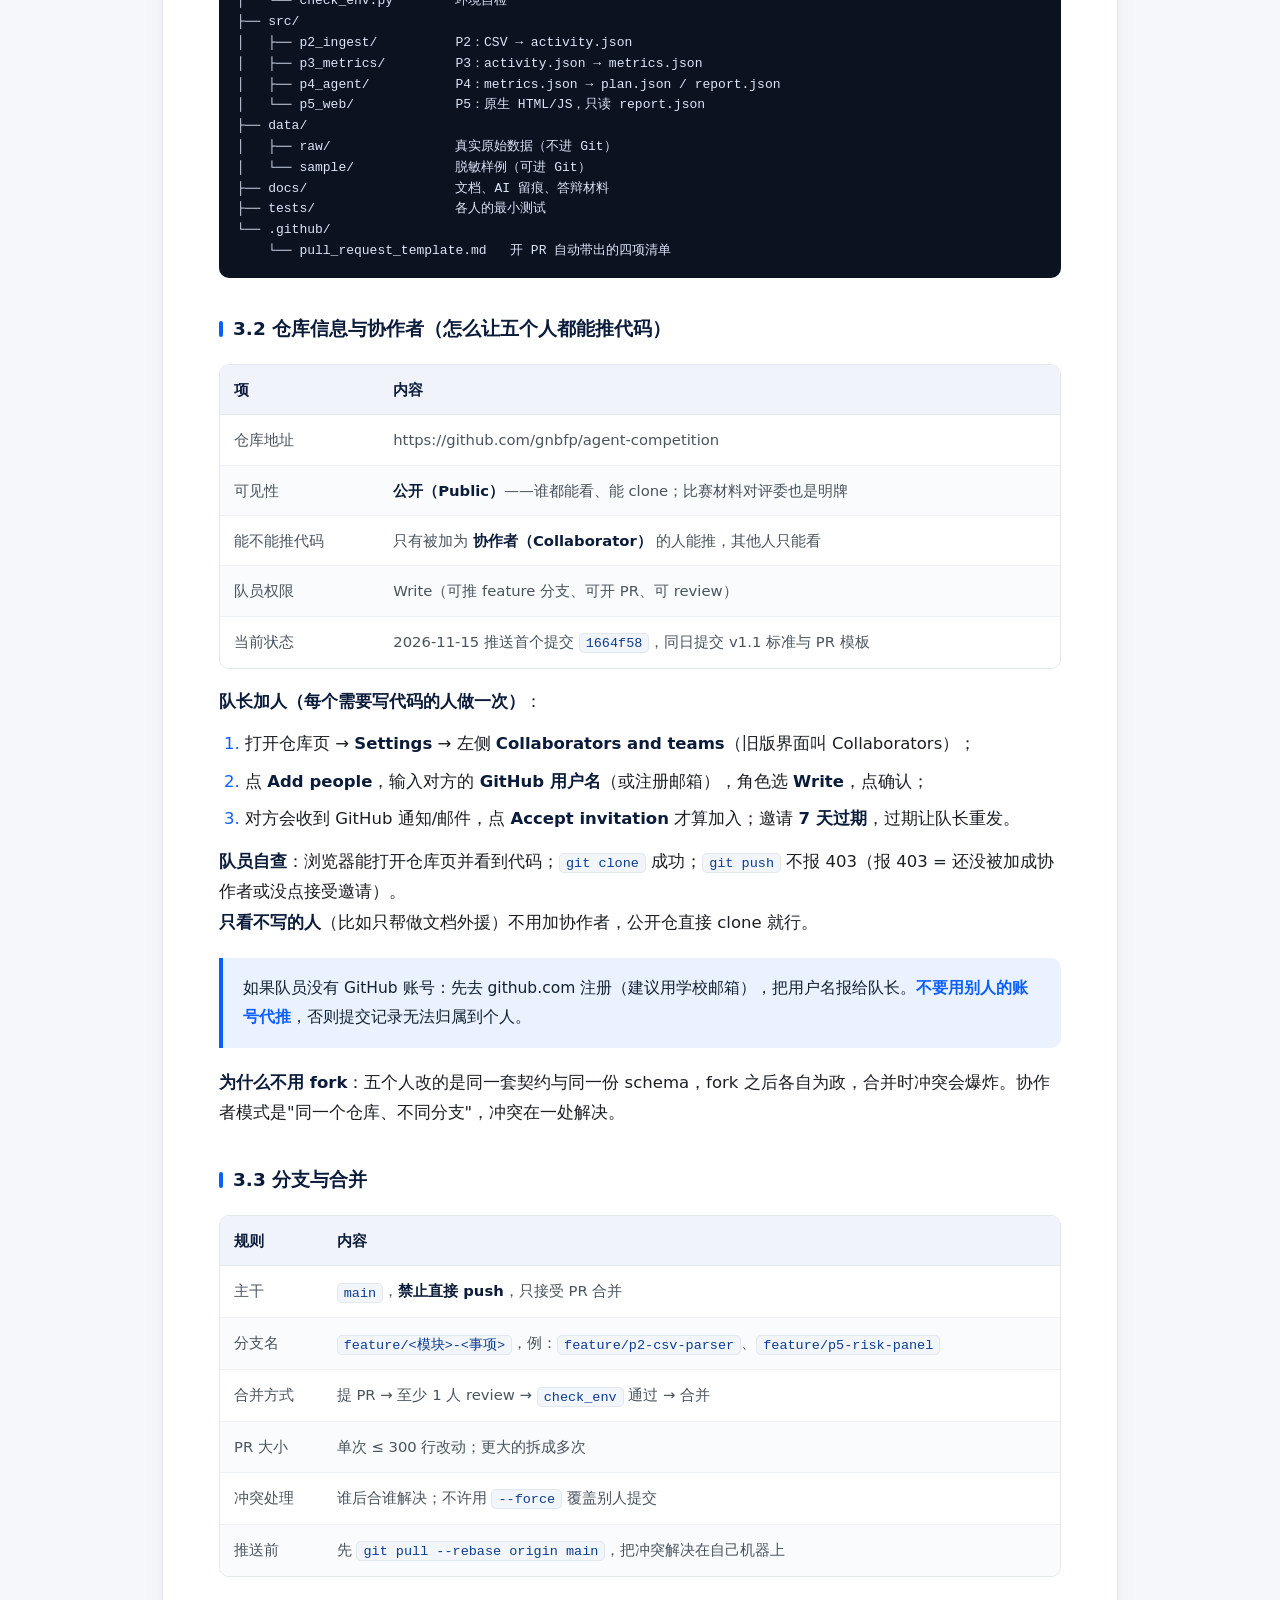
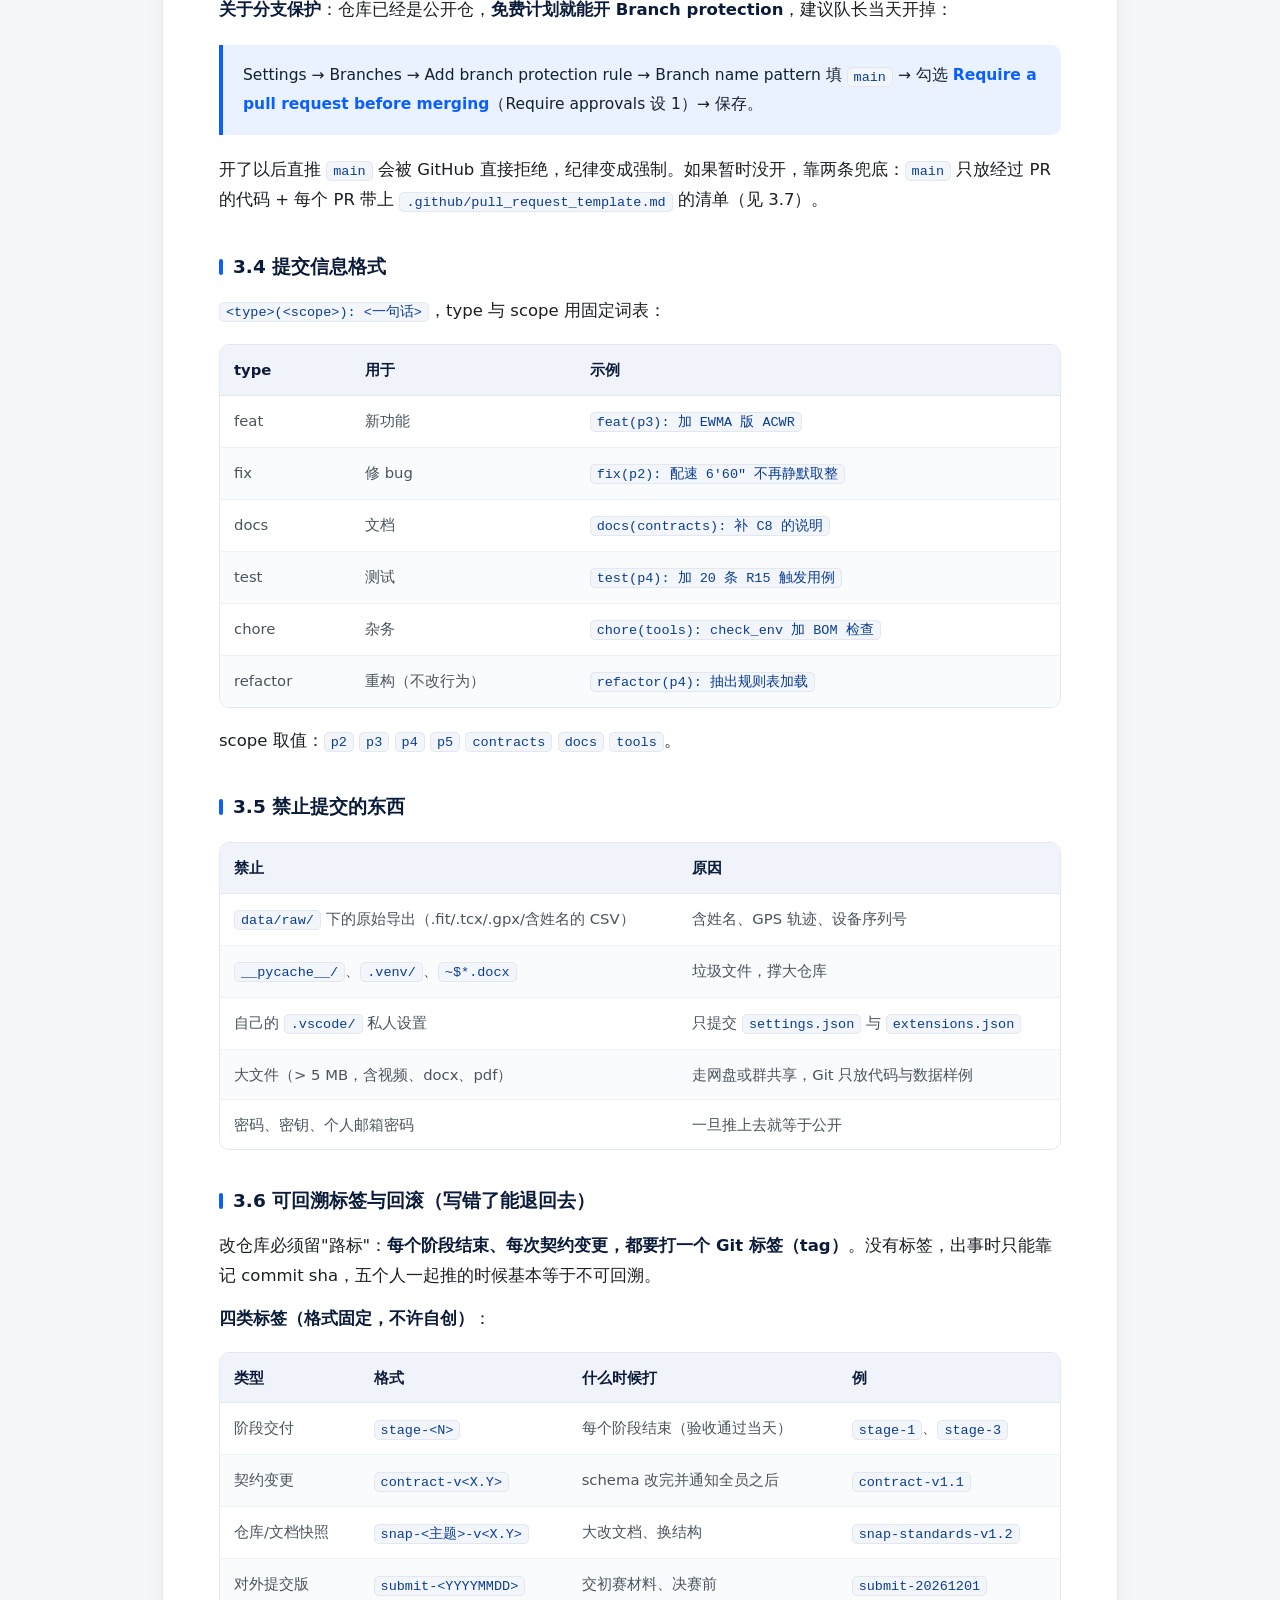
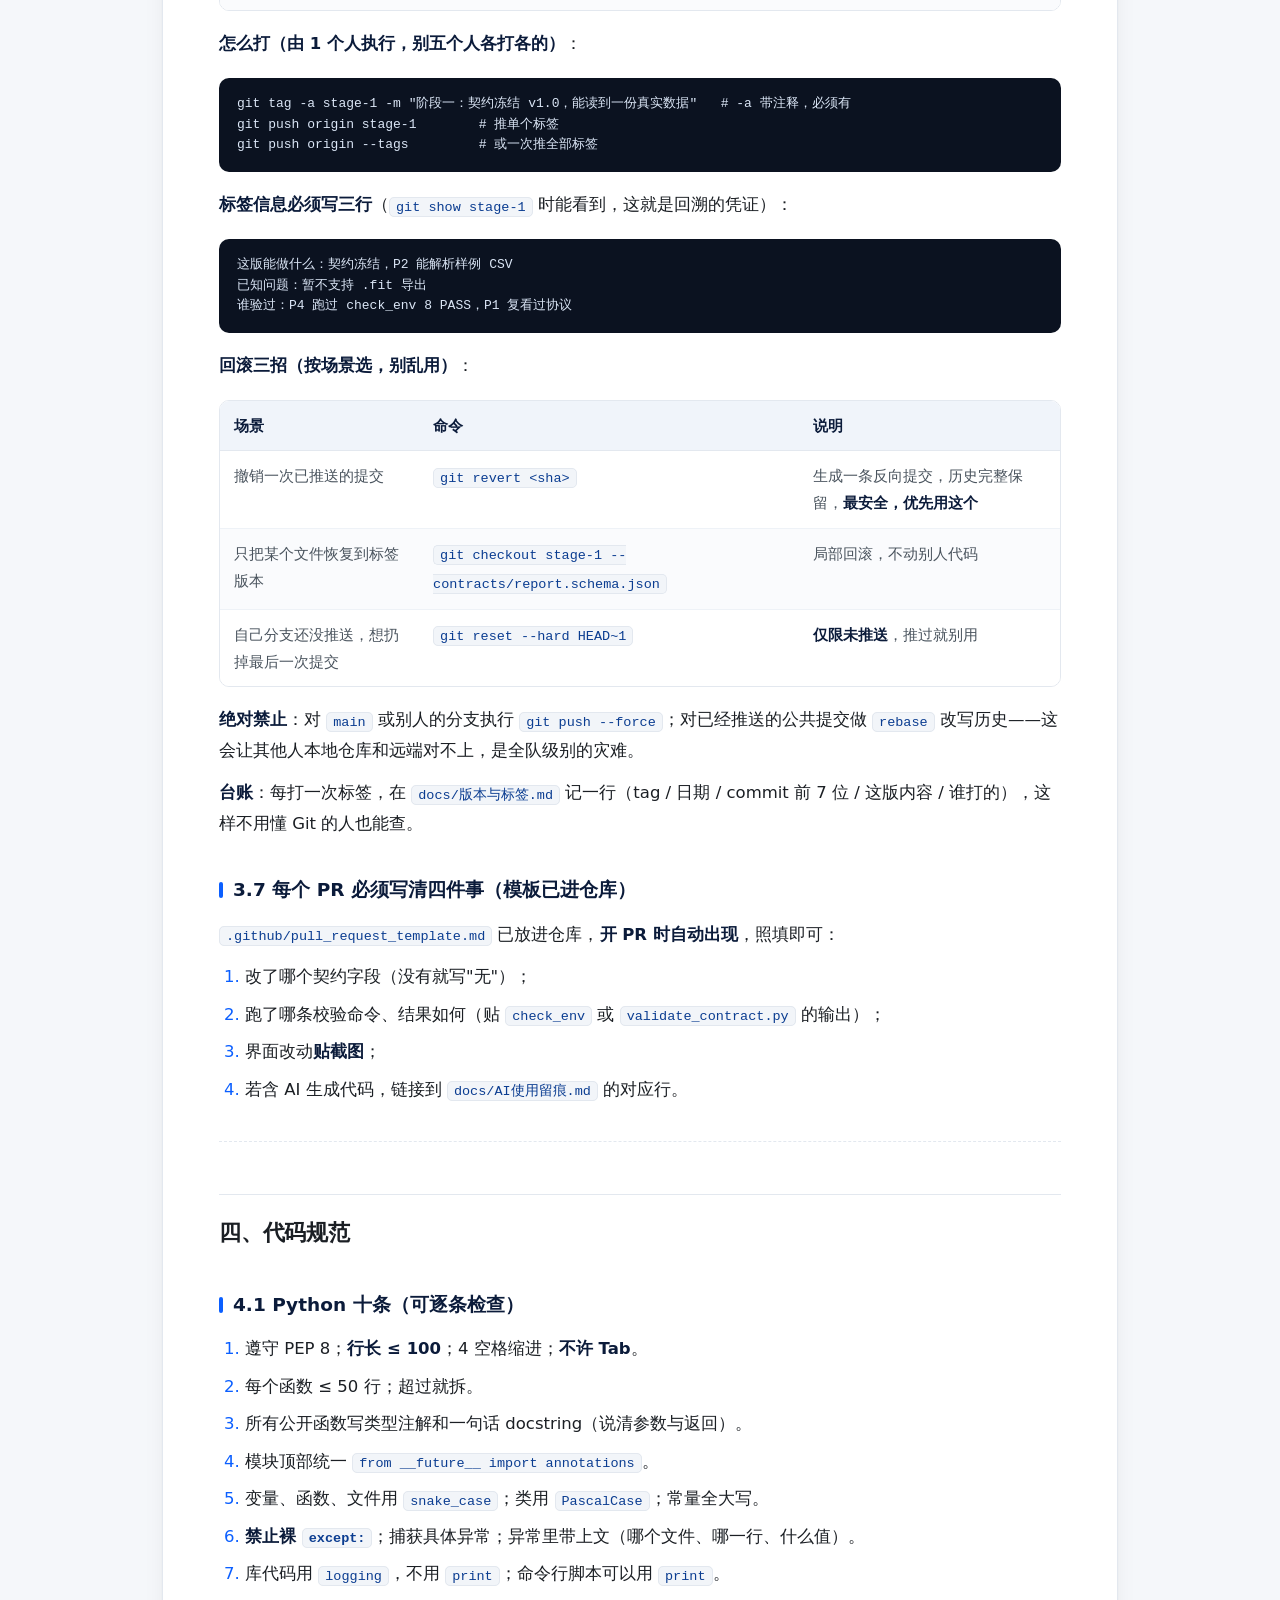
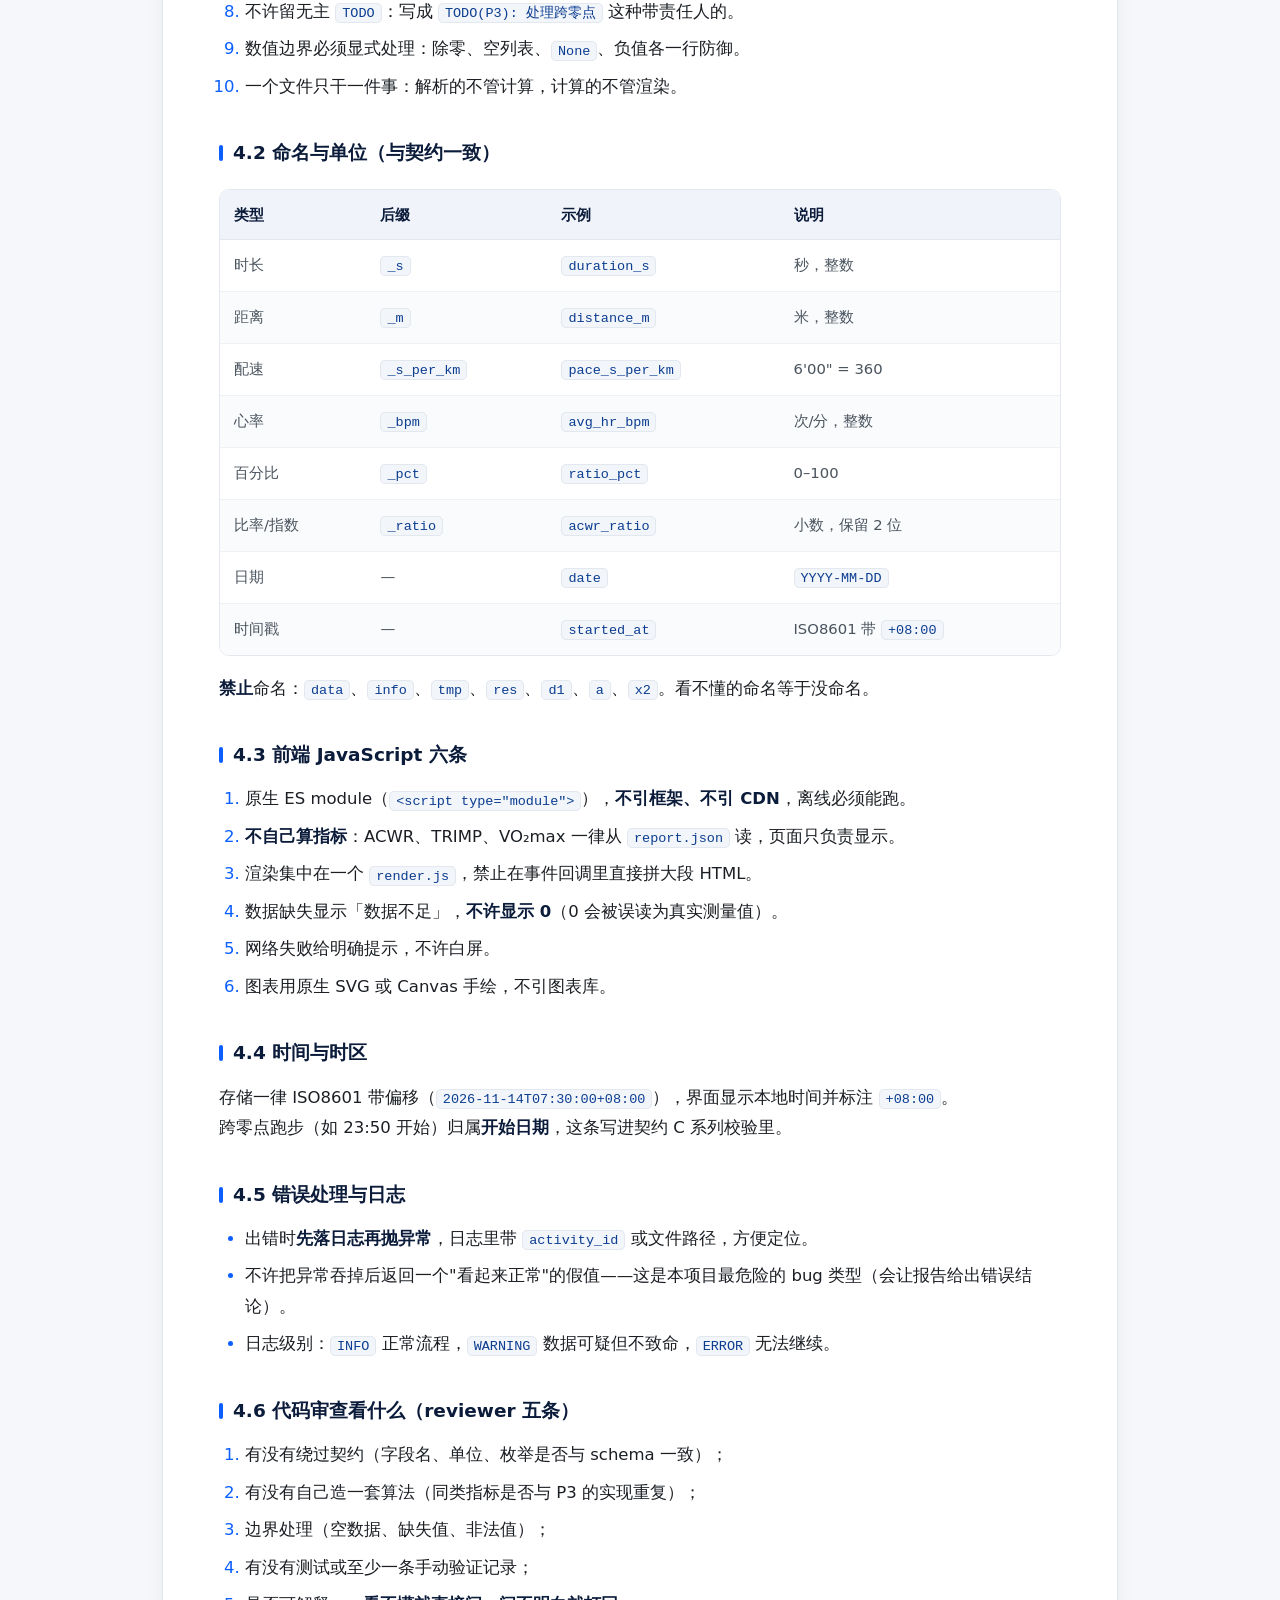
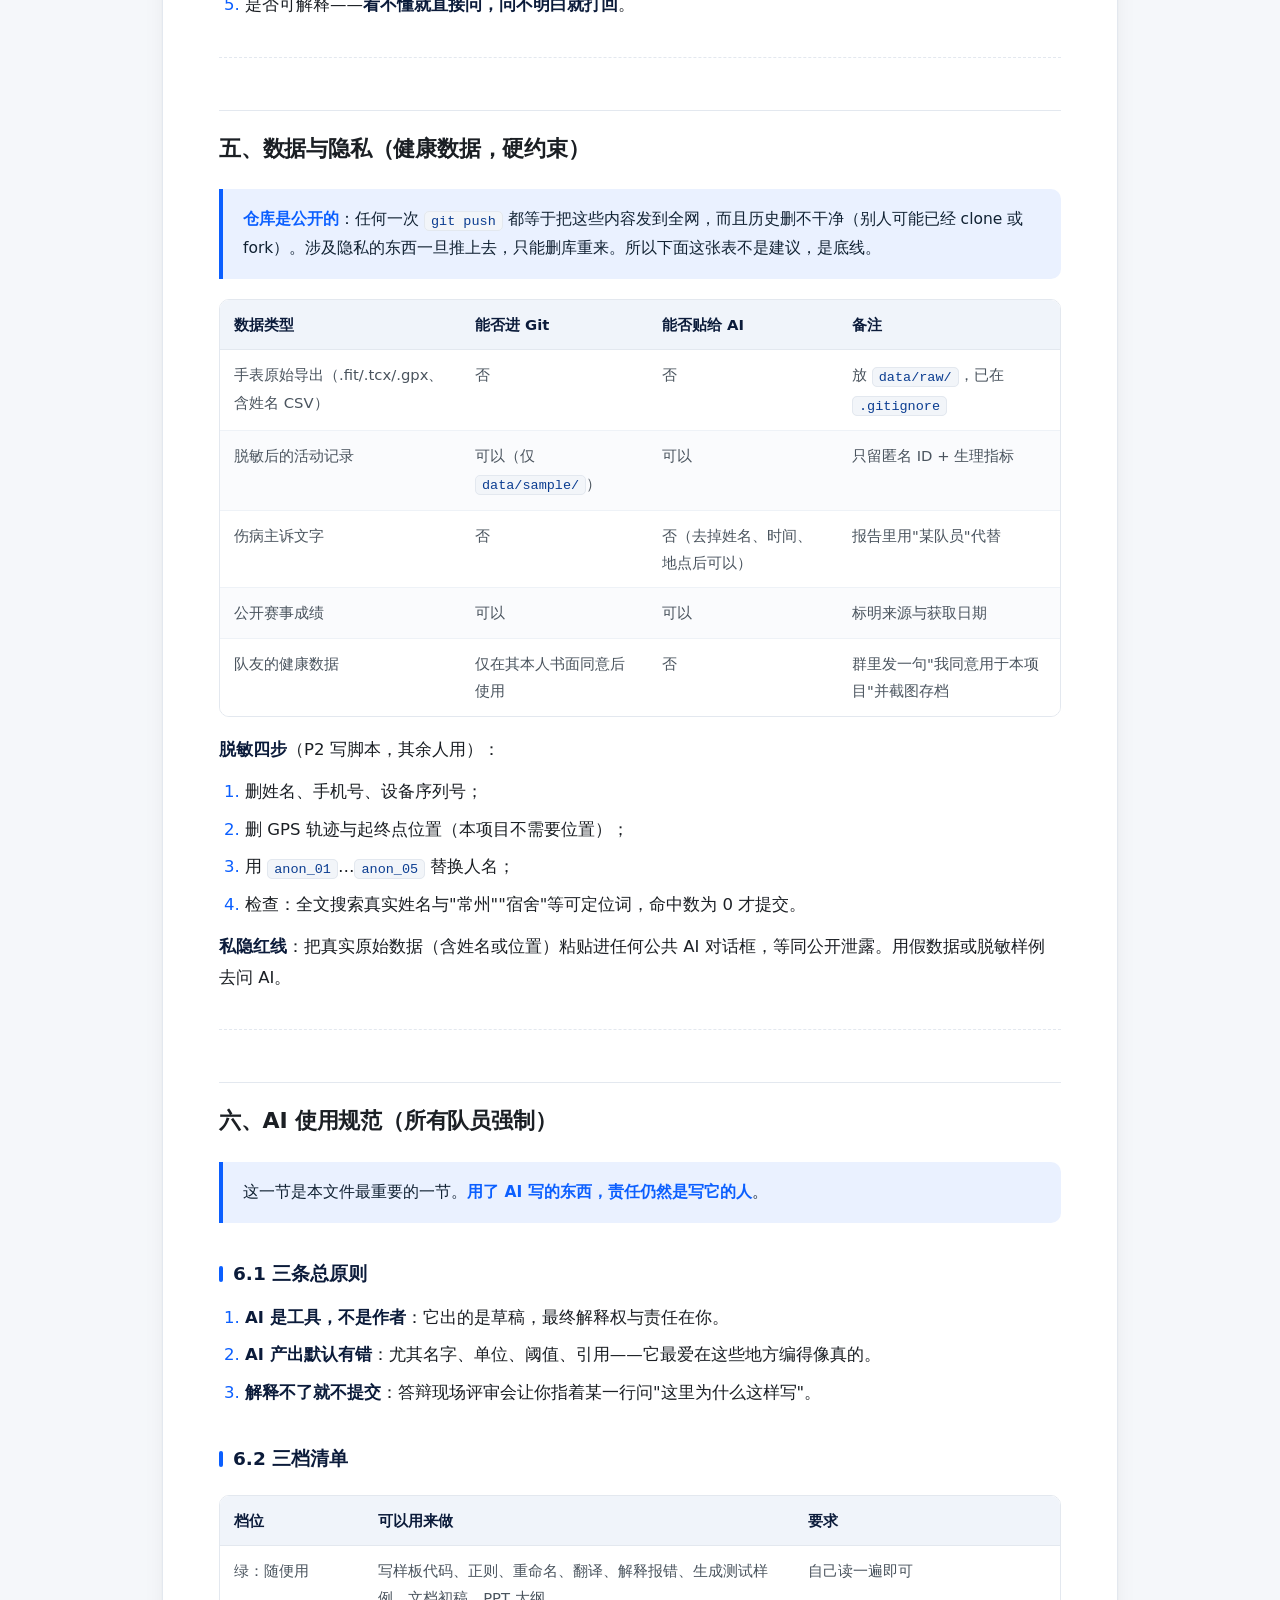
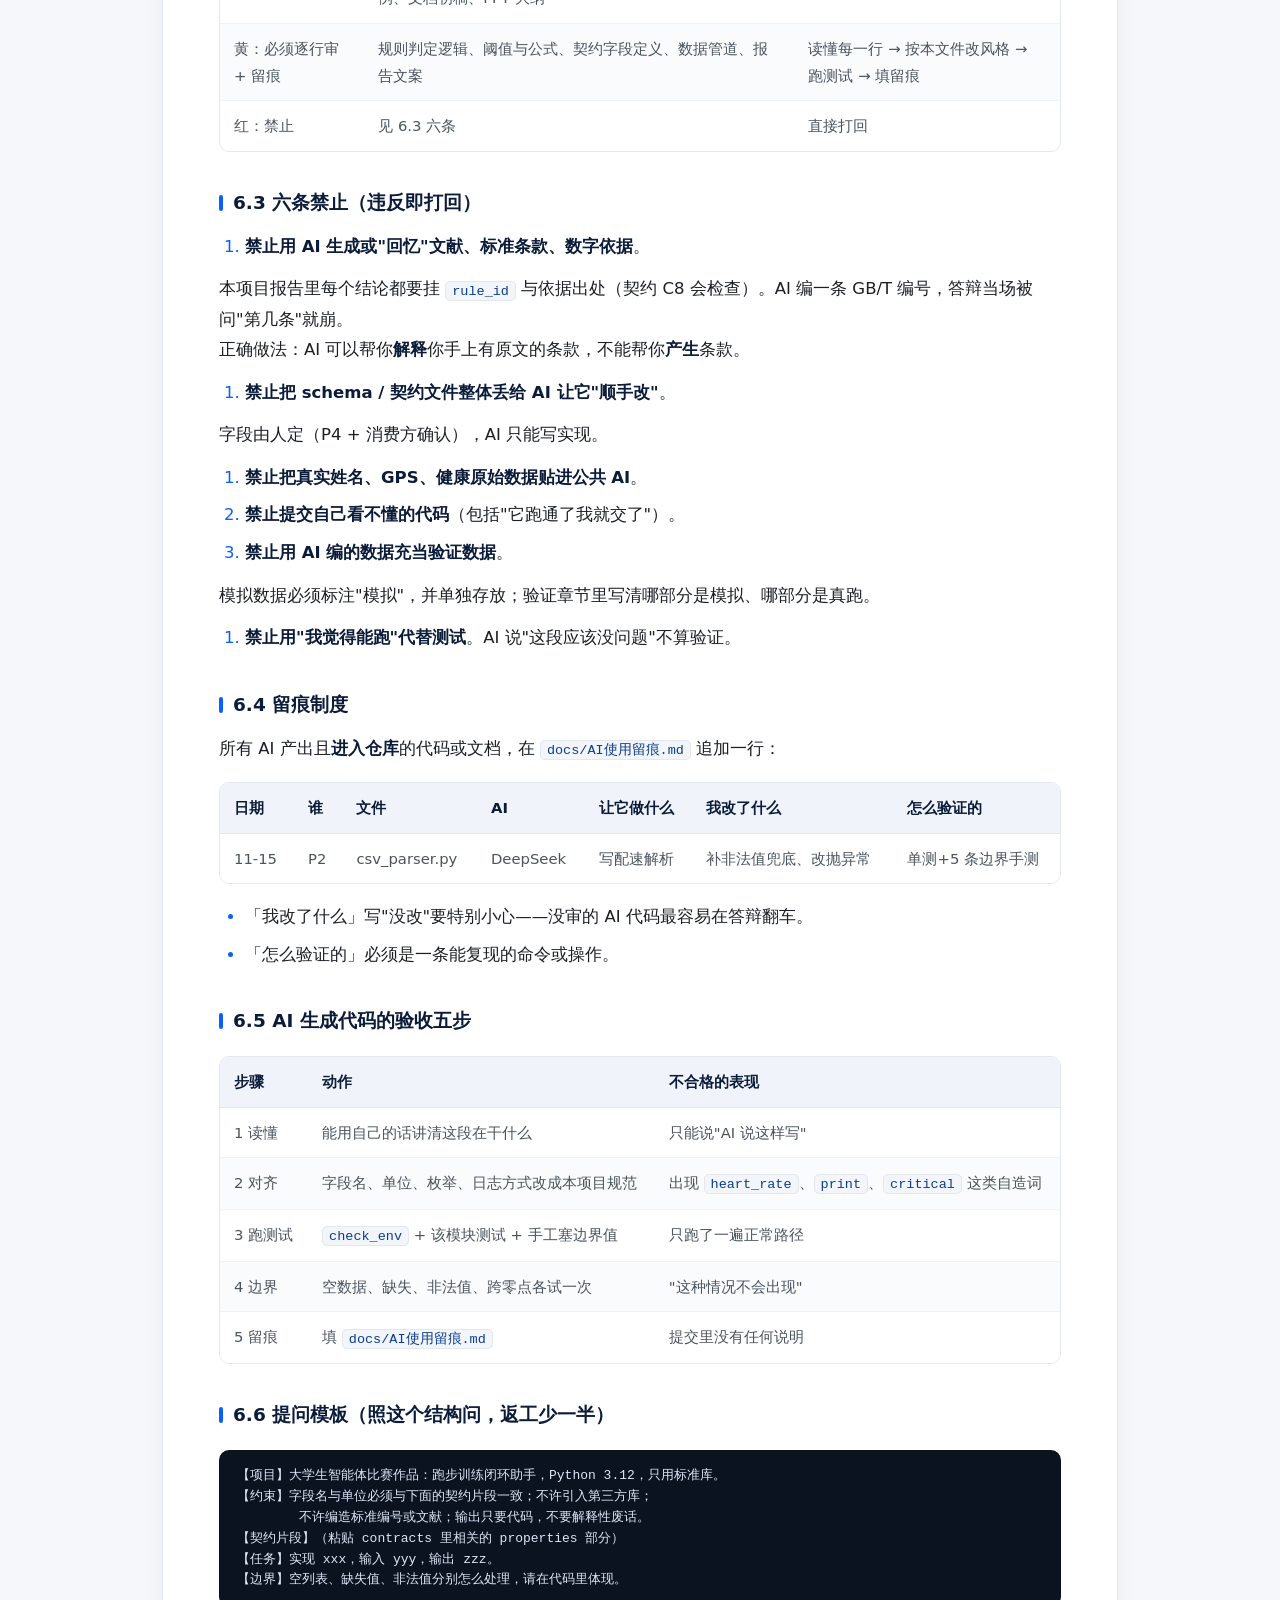
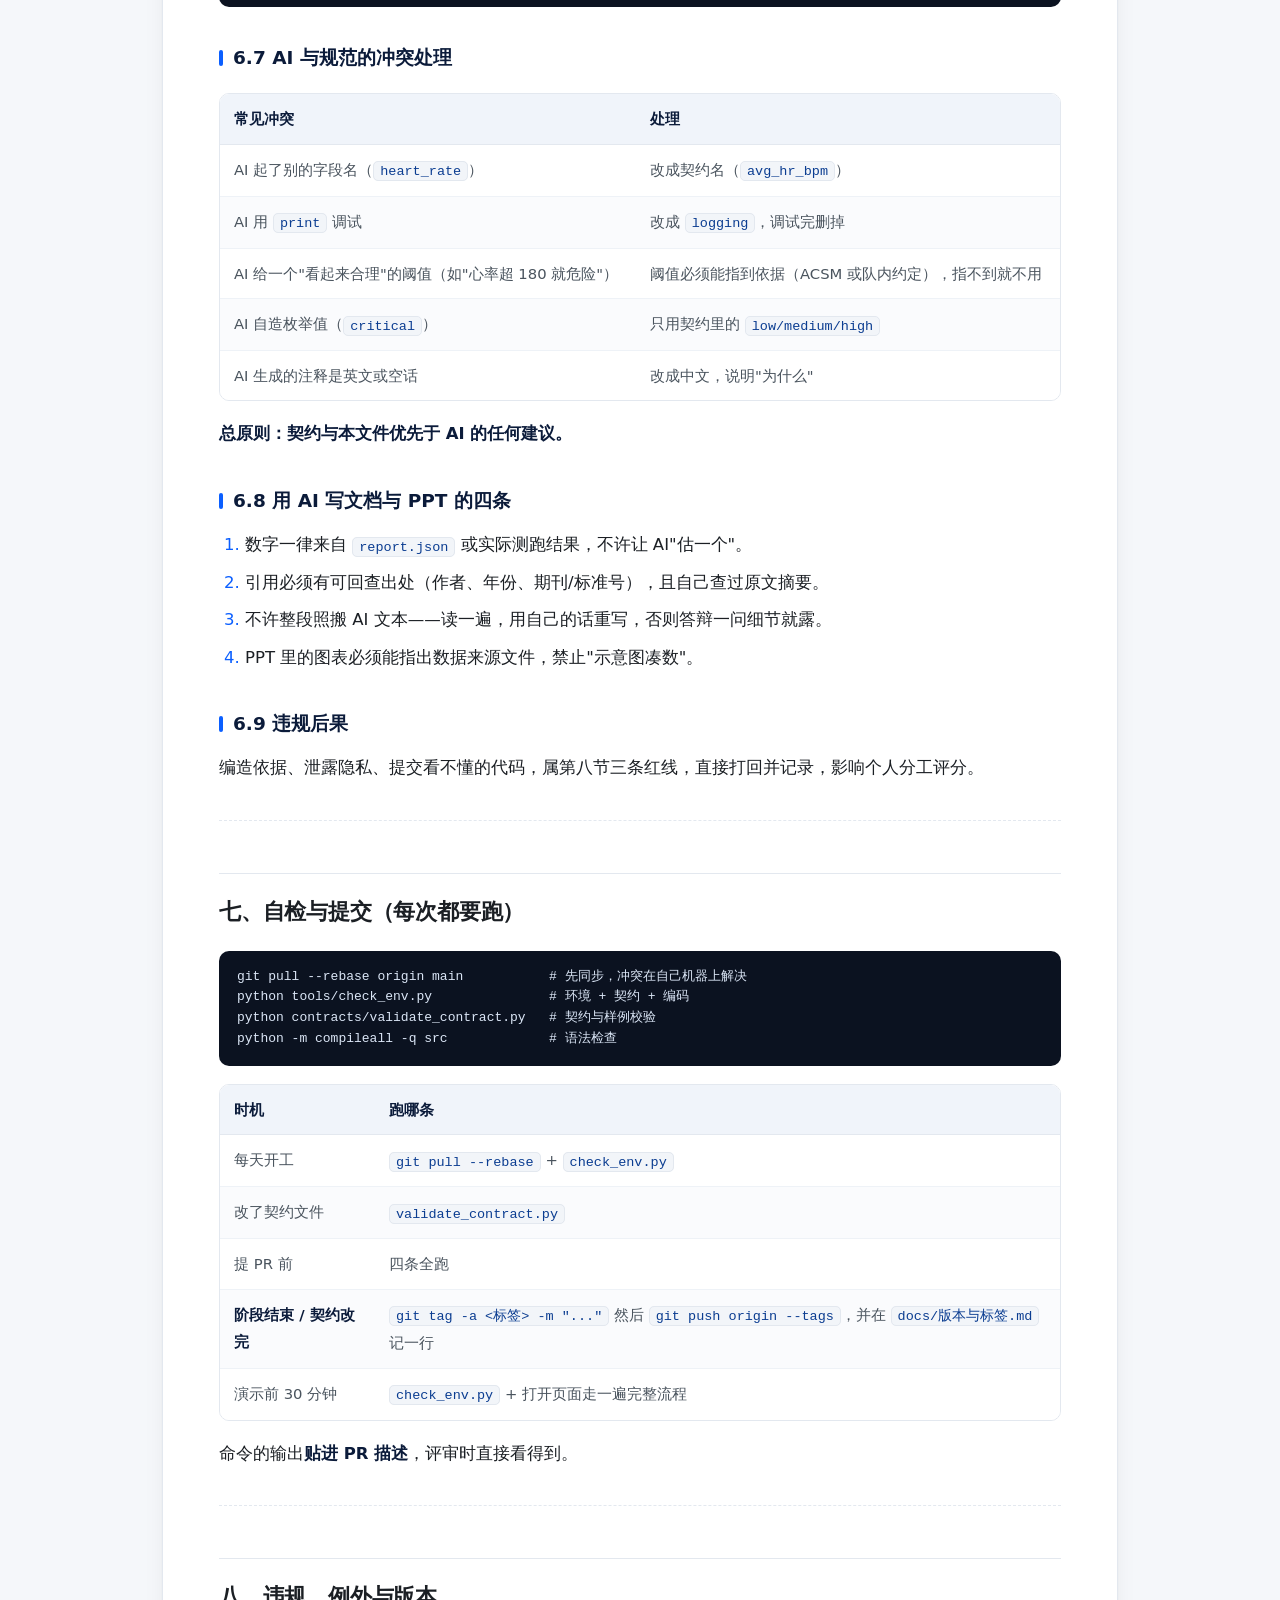
==== commit 0d22ad34: "docs(standards): v1.3 新增可回溯标签与回滚制度 + 标签台账" ====
--- a/团队统一标准与环境要求.html
+++ b/团队统一标准与环境要求.html
@@ -60,7 +60,7 @@
 <body>
 <div class="wrap"><article class="card">
 <h1 id="团队统一标准与环境要求">团队统一标准与环境要求</h1>
-<blockquote>项目：运动生理闭环智能体（赛道三）· 5 人组 · 适用对象：P1–P5 全体成员<br>版本：v1.2（2026-11-15）· 维护人：P4 · 修改须走第八节流程<br>仓库：https://github.com/gnbfp/agent-competition （<strong>公开仓库</strong>：谁都能看、都能 clone；要推送代码才需要协作者权限）<br>适用范围：写代码、写文档、查资料、做 PPT——<strong>使用 AI 时同样适用，不因为是 AI 写的就豁免</strong></blockquote>
+<blockquote>项目：运动生理闭环智能体（赛道三）· 5 人组 · 适用对象：P1–P5 全体成员<br>版本：v1.3（2026-11-15）· 维护人：P4 · 修改须走第八节流程<br>仓库：https://github.com/gnbfp/agent-competition （<strong>公开仓库</strong>：谁都能看、都能 clone；要推送代码才需要协作者权限）<br>适用范围：写代码、写文档、查资料、做 PPT——<strong>使用 AI 时同样适用，不因为是 AI 写的就豁免</strong></blockquote>
 <p>一句话：<strong>环境一样、契约一样、AI 用法一样</strong>。三个人写的代码，要能像一个人写的。</p>
 <hr>
 <h2 id="零-这份文档怎么用">零、这份文档怎么用</h2>
@@ -198,7 +198,7 @@
 </tbody></table></div>
 <p><strong>关于分支保护</strong>：仓库已经是公开仓，<strong>免费计划就能开 Branch protection</strong>，建议队长当天开掉：</p>
 <blockquote>Settings → Branches → Add branch protection rule → Branch name pattern 填 <code>main</code> → 勾选 <strong>Require a pull request before merging</strong>（Require approvals 设 1）→ 保存。</blockquote>
-<p>开了以后直推 <code>main</code> 会被 GitHub 直接拒绝，纪律变成强制。如果暂时没开，靠两条兜底：<code>main</code> 只放经过 PR 的代码 + 每个 PR 带上 <code>.github/pull_request_template.md</code> 的清单（见 3.6）。</p>
+<p>开了以后直推 <code>main</code> 会被 GitHub 直接拒绝，纪律变成强制。如果暂时没开，靠两条兜底：<code>main</code> 只放经过 PR 的代码 + 每个 PR 带上 <code>.github/pull_request_template.md</code> 的清单（见 3.7）。</p>
 <h3 id="3-4-提交信息格式">3.4 提交信息格式</h3>
 <p><code>&lt;type&gt;(&lt;scope&gt;): &lt;一句话&gt;</code>，type 与 scope 用固定词表：</p>
 <div class="table-wrap"><table>
@@ -222,7 +222,36 @@
 <tr><td>大文件（&gt; 5 MB，含视频、docx、pdf）</td><td>走网盘或群共享，Git 只放代码与数据样例</td></tr>
 <tr><td>密码、密钥、个人邮箱密码</td><td>一旦推上去就等于公开</td></tr>
 </tbody></table></div>
-<h3 id="3-6-每个-PR-必须写清四件事-模板已进仓库">3.6 每个 PR 必须写清四件事（模板已进仓库）</h3>
+<h3 id="3-6-可回溯标签与回滚-写错了能退回去">3.6 可回溯标签与回滚（写错了能退回去）</h3>
+<p>改仓库必须留"路标"：<strong>每个阶段结束、每次契约变更，都要打一个 Git 标签（tag）</strong>。没有标签，出事时只能靠记 commit sha，五个人一起推的时候基本等于不可回溯。</p>
+<p><strong>四类标签（格式固定，不许自创）</strong>：</p>
+<div class="table-wrap"><table>
+<thead><tr><th>类型</th><th>格式</th><th>什么时候打</th><th>例</th></tr></thead>
+<tbody>
+<tr><td>阶段交付</td><td><code>stage-&lt;N&gt;</code></td><td>每个阶段结束（验收通过当天）</td><td><code>stage-1</code>、<code>stage-3</code></td></tr>
+<tr><td>契约变更</td><td><code>contract-v&lt;X.Y&gt;</code></td><td>schema 改完并通知全员之后</td><td><code>contract-v1.1</code></td></tr>
+<tr><td>仓库/文档快照</td><td><code>snap-&lt;主题&gt;-v&lt;X.Y&gt;</code></td><td>大改文档、换结构</td><td><code>snap-standards-v1.2</code></td></tr>
+<tr><td>对外提交版</td><td><code>submit-&lt;YYYYMMDD&gt;</code></td><td>交初赛材料、决赛前</td><td><code>submit-20261201</code></td></tr>
+</tbody></table></div>
+<p><strong>怎么打（由 1 个人执行，别五个人各打各的）</strong>：</p>
+<pre class="code"><code>git tag -a stage-1 -m "阶段一：契约冻结 v1.0，能读到一份真实数据"   # -a 带注释，必须有
+git push origin stage-1        # 推单个标签
+git push origin --tags         # 或一次推全部标签</code></pre>
+<p><strong>标签信息必须写三行</strong>（<code>git show stage-1</code> 时能看到，这就是回溯的凭证）：</p>
+<pre class="code"><code>这版能做什么：契约冻结，P2 能解析样例 CSV
+已知问题：暂不支持 .fit 导出
+谁验过：P4 跑过 check_env 8 PASS，P1 复看过协议</code></pre>
+<p><strong>回滚三招（按场景选，别乱用）</strong>：</p>
+<div class="table-wrap"><table>
+<thead><tr><th>场景</th><th>命令</th><th>说明</th></tr></thead>
+<tbody>
+<tr><td>撤销一次已推送的提交</td><td><code>git revert &lt;sha&gt;</code></td><td>生成一条反向提交，历史完整保留，<strong>最安全，优先用这个</strong></td></tr>
+<tr><td>只把某个文件恢复到标签版本</td><td><code>git checkout stage-1 -- contracts/report.schema.json</code></td><td>局部回滚，不动别人代码</td></tr>
+<tr><td>自己分支还没推送，想扔掉最后一次提交</td><td><code>git reset --hard HEAD~1</code></td><td><strong>仅限未推送</strong>，推过就别用</td></tr>
+</tbody></table></div>
+<p><strong>绝对禁止</strong>：对 <code>main</code> 或别人的分支执行 <code>git push --force</code>；对已经推送的公共提交做 <code>rebase</code> 改写历史——这会让其他人本地仓库和远端对不上，是全队级别的灾难。</p>
+<p><strong>台账</strong>：每打一次标签，在 <code>docs/版本与标签.md</code> 记一行（tag / 日期 / commit 前 7 位 / 这版内容 / 谁打的），这样不用懂 Git 的人也能查。</p>
+<h3 id="3-7-每个-PR-必须写清四件事-模板已进仓库">3.7 每个 PR 必须写清四件事（模板已进仓库）</h3>
 <p><code>.github/pull_request_template.md</code> 已放进仓库，<strong>开 PR 时自动出现</strong>，照填即可：</p>
 <ol>
 <li>改了哪个契约字段（没有就写"无"）；</li>
@@ -399,6 +428,7 @@
 <tr><td>每天开工</td><td><code>git pull --rebase</code> + <code>check_env.py</code></td></tr>
 <tr><td>改了契约文件</td><td><code>validate_contract.py</code></td></tr>
 <tr><td>提 PR 前</td><td>四条全跑</td></tr>
+<tr><td><strong>阶段结束 / 契约改完</strong></td><td><code>git tag -a &lt;标签&gt; -m "..."</code> 然后 <code>git push origin --tags</code>，并在 <code>docs/版本与标签.md</code> 记一行</td></tr>
 <tr><td>演示前 30 分钟</td><td><code>check_env.py</code> + 打开页面走一遍完整流程</td></tr>
 </tbody></table></div>
 <p>命令的输出<strong>贴进 PR 描述</strong>，评审时直接看得到。</p>
@@ -425,6 +455,7 @@
 <tr><td>v1.0</td><td>2026-11-15</td><td>首版冻结：环境、仓库、代码、数据、AI 五类规范</td><td>P4</td></tr>
 <tr><td>v1.1</td><td>2026-11-15</td><td>接入 GitHub 私有仓库 <code>gnbfp/agent-competition</code>；新增 3.2 仓库信息与协作者流程、PR 模板；七、自检加 <code>git pull --rebase</code></td><td>P4</td></tr>
 <tr><td>v1.2</td><td>2026-11-15</td><td>仓库转为公开：协作者只决定"能不能推"、改为可开 Branch protection、隐私章节升级为硬底线；补 README</td><td>P4</td></tr>
+<tr><td>v1.3</td><td>2026-11-15</td><td>新增 3.7 可回溯标签与回滚制度（四类标签、打标签命令、回滚三招、禁止 force push）、<code>docs/版本与标签.md</code> 台账</td><td>P4</td></tr>
 </tbody></table></div>
 <p>下次复核：第一次联调之后（看有没有需要放开的约束）。</p>
 <hr>
@@ -464,6 +495,7 @@
 <tr><td><code>.vscode/extensions.json</code></td><td>推荐扩展</td><td>P4</td></tr>
 <tr><td><code>tools/check_env.py</code></td><td>环境自检脚本</td><td>P4</td></tr>
 <tr><td><code>docs/AI使用留痕.md</code></td><td>AI 使用记录</td><td>全员</td></tr>
+<tr><td><code>docs/版本与标签.md</code></td><td>标签台账：哪一版能跑、怎么退回去</td><td>P4</td></tr>
 <tr><td><code>.github/pull_request_template.md</code></td><td>开 PR 时自动弹出的四项清单</td><td>P4</td></tr>
 </tbody></table></div>
 <h3 id="D-队员确认-开工前各自填一行">D 队员确认（开工前各自填一行）</h3>
